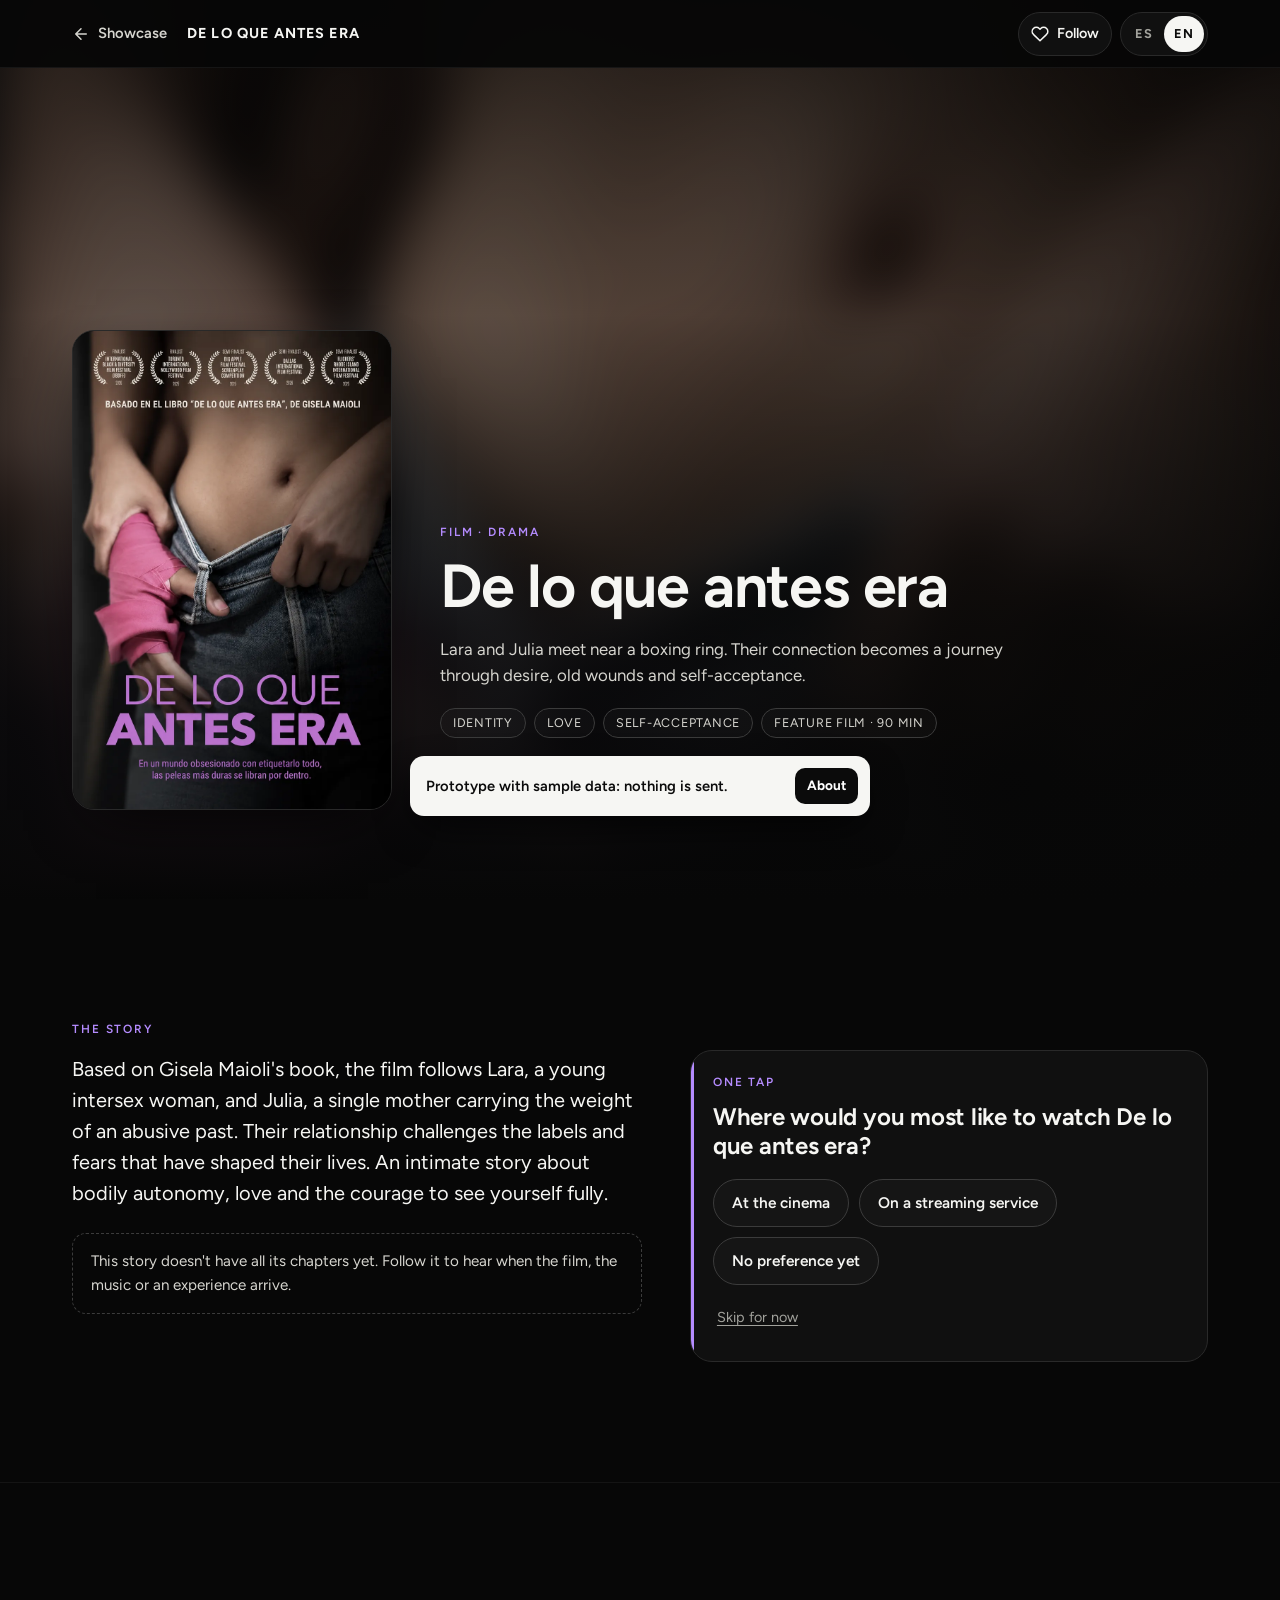
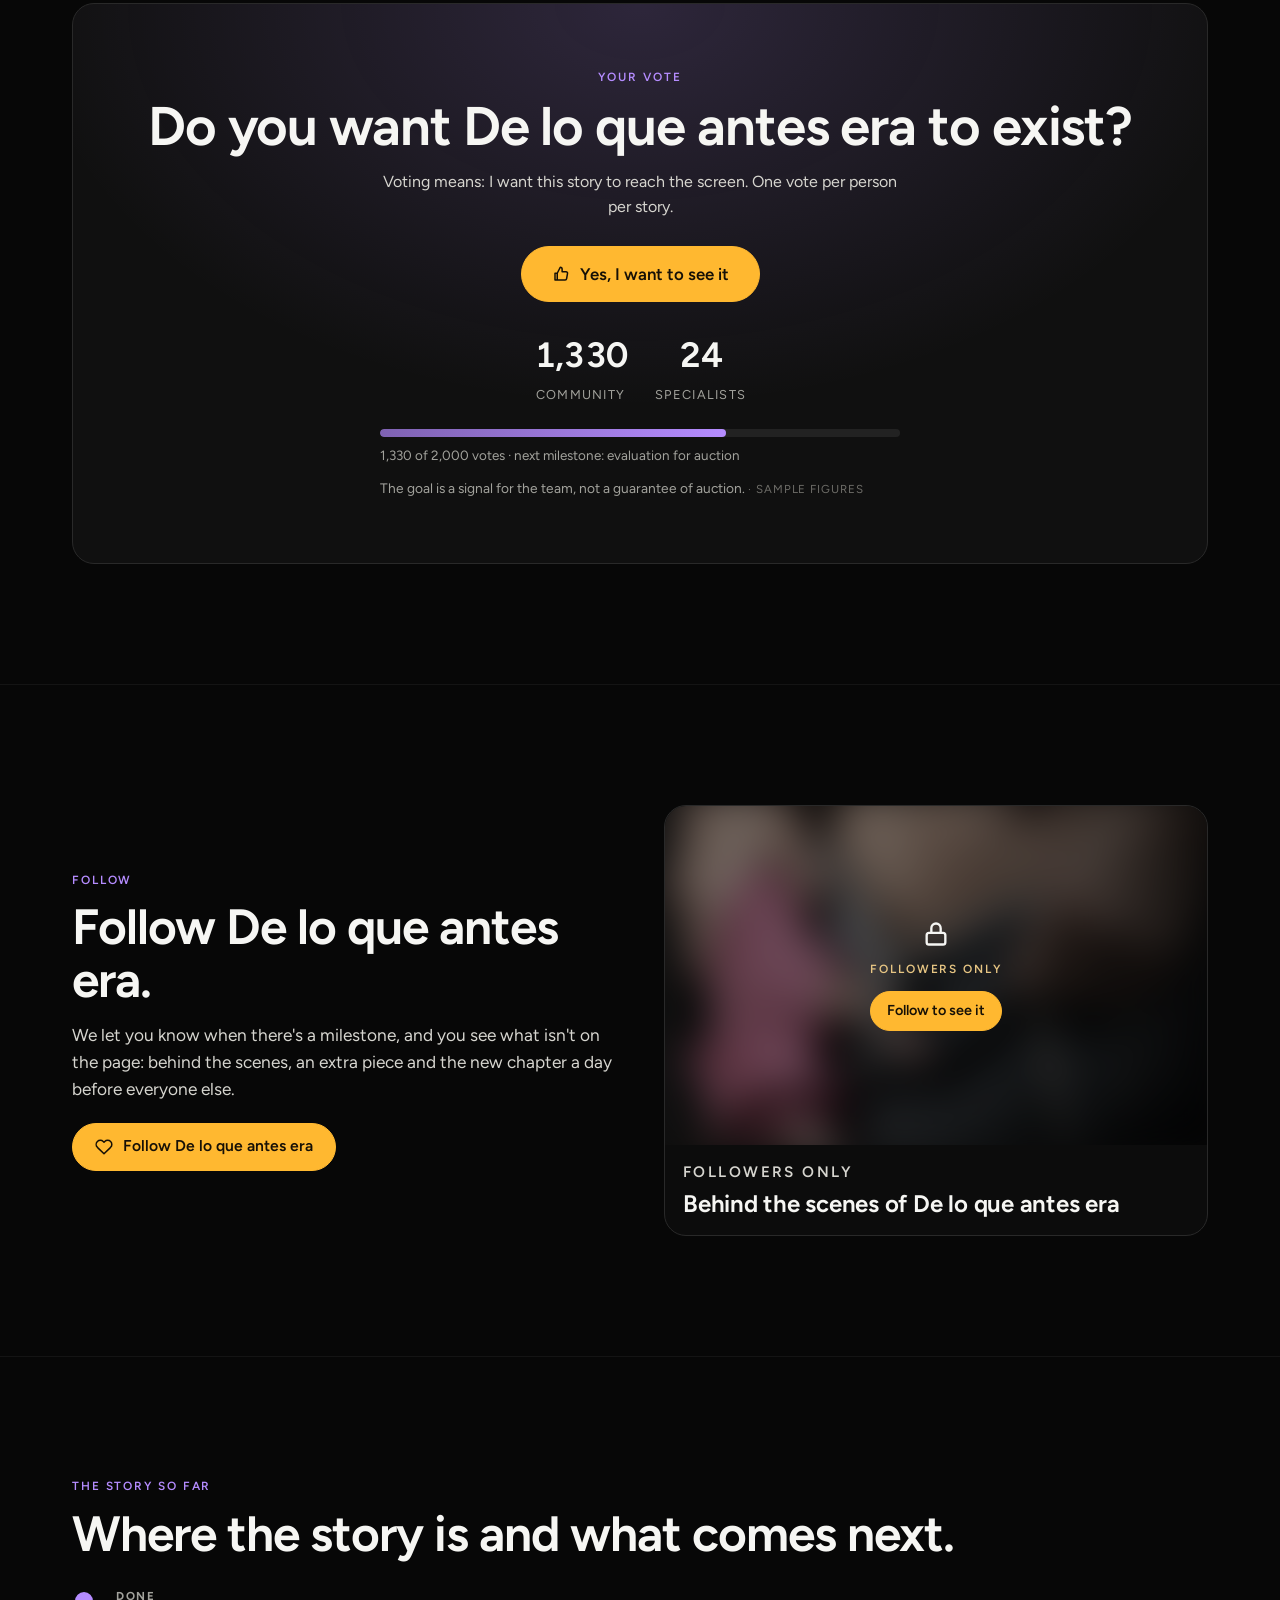
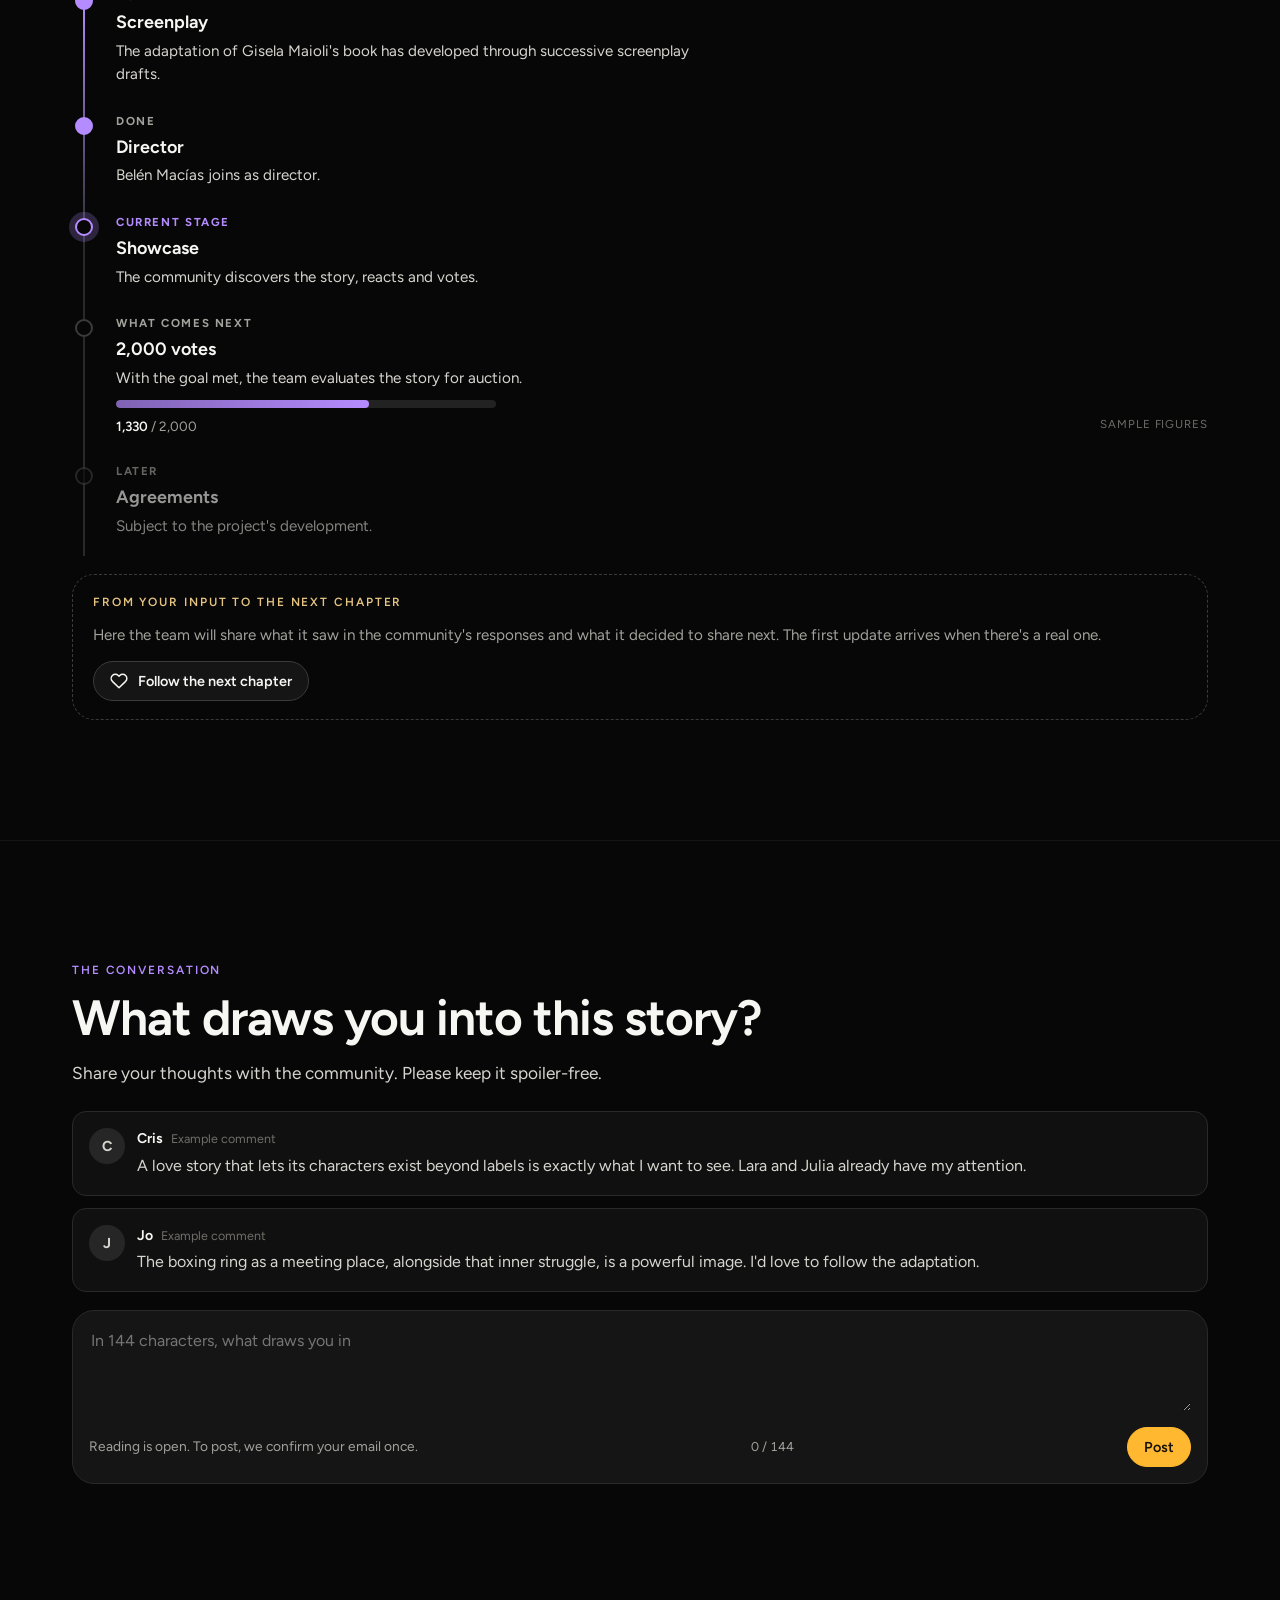
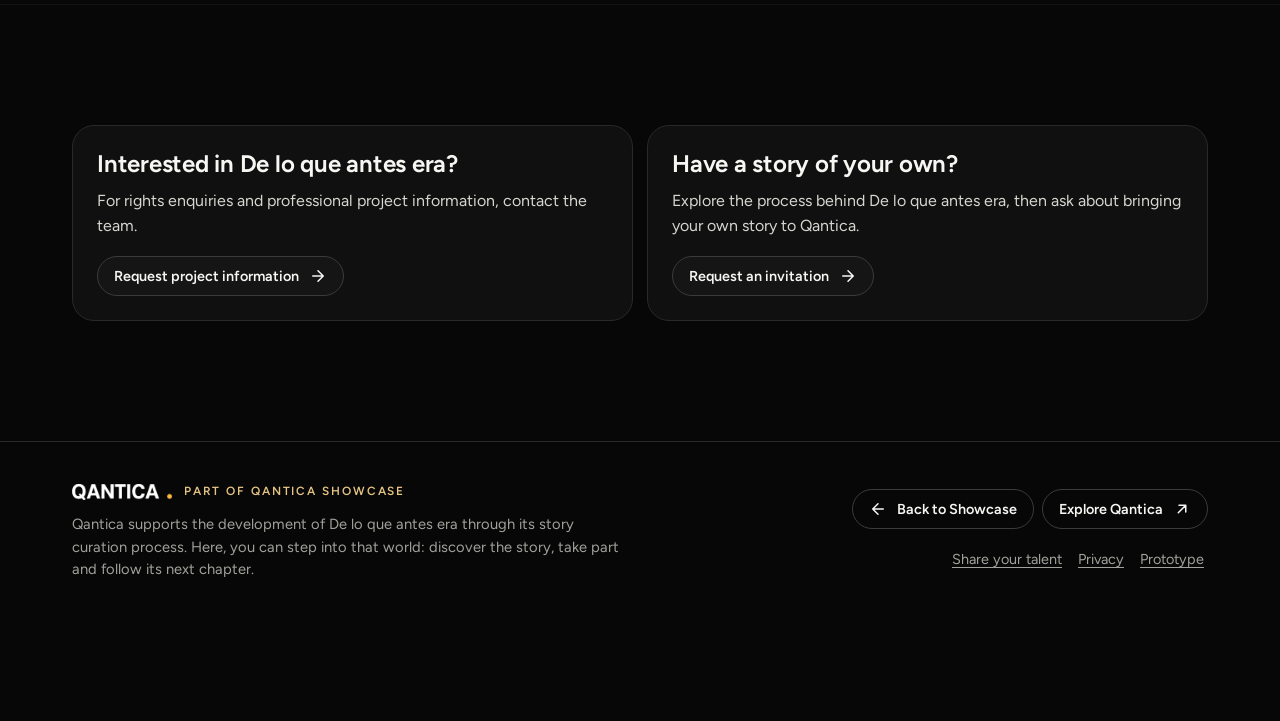
==== obra/antes/index.html @ 613dcdb9 "build 20260924-96f38d11 Co-Authored-By: Claude Opus 5.5 <noreply@anthropic.com>" ====
<!doctype html>
<html lang="es">
<head>
<meta charset="utf-8">
<meta name="viewport" content="width=device-width, initial-scale=1, viewport-fit=cover">
<meta name="robots" content="noindex, nofollow">
<meta name="theme-color" content="#070707">
<meta name="qsc-build" content="20260924-96f38d11">
<title>De lo que antes era · Qantica Showcase</title>
<meta name="description" content="Lara y Julia se conocen cerca de un ring de boxeo. Su vínculo abre un camino entre el deseo, las heridas y la aceptación propia.">
<link rel="icon" href="../../assets/favicon.svg" type="image/svg+xml">
<link rel="preconnect" href="https://fonts.googleapis.com">
<link rel="preconnect" href="https://fonts.gstatic.com" crossorigin>
<link rel="stylesheet" href="https://fonts.googleapis.com/css2?family=Figtree:wght@400..800&display=swap">
<link rel="stylesheet" href="../../styles.css?v=20260924-96f38d11">
<link rel="preload" as="image" href="../../assets/poster-antes.webp">
</head>
<body class="obra" style="--work:#b58cff">
<a class="skip" id="skip" href="#main">Ir al contenido</a>
<div id="app"><noscript><p style="padding:24px">Este prototipo necesita JavaScript.</p></noscript></div>
<div class="toasts" id="toasts" aria-live="polite"></div>
<dialog id="sheet" class="sheet" aria-labelledby="sheet-title"></dialog>
<dialog id="pulse" class="pulse-dlg" aria-label="Experiencia"></dialog>
<dialog id="panel" class="panel-dlg" aria-labelledby="panel-title"></dialog>
<script>window.QSC={"page":"obra","root":"../../","endpoint":"","build":"20260924-96f38d11","build_ts":1790251509219,"site":{"meta":{"title":{"es":"Qantica Showcase","en":"Qantica Showcase"},"description":{"es":"Historias originales en desarrollo. Descubre, participa y decide cuáles tienen que existir.","en":"Original stories in development. Discover, take part and help decide which ones should exist."}},"proto":{"chip":{"es":"Prototipo","en":"Prototype"},"title":{"es":"Esto es un prototipo navegable","en":"This is a clickable prototype"},"items":[{"es":"Las cifras de votos, respuestas y comentarios de base son de ejemplo. Lo que tú haces se suma encima.","en":"Baseline votes, answers and comments are sample figures. What you do is added on top."},{"es":"No se envía nada: no hay mails ni servidor. El código de verificación aparece en pantalla.","en":"Nothing is sent: there are no emails and no server. The verification code is shown on screen."},{"es":"Todo lo que haces queda registrado en este navegador, con el mismo formato que usaría el producto.","en":"Everything you do is logged in this browser, in the same format the product would use."}],"panel":{"es":"Ver los datos de esta sesión","en":"See this session's data"},"reset":{"es":"Borrar mis datos de prueba","en":"Clear my test data"},"reset_ok":{"es":"Datos de prueba borrados.","en":"Test data cleared."}},"nav":{"historias":{"es":"Historias","en":"Stories"},"como":{"es":"Cómo funciona","en":"How it works"},"industria":{"es":"Industria","en":"Industry"},"lista":{"es":"Tu lista","en":"Your list"},"volver":{"es":"Showcase","en":"Showcase"},"skip":{"es":"Ir al contenido","en":"Skip to content"}},"hero":{"eyebrow":{"es":"QANTICA SHOWCASE","en":"QANTICA SHOWCASE"},"title":{"es":"Cada historia abre un mundo","en":"Every story opens a world"},"sub":{"es":"Obras originales en desarrollo. Descubre cada una, participa y ayuda a decidir cuáles tienen que existir.","en":"Original stories in development. Discover each one, take part and help decide which ones should exist."},"label":{"es":"LA COLECCIÓN ORIGINAL / 01","en":"THE ORIGINAL COLLECTION / 01"},"prev":{"es":"Obra anterior","en":"Previous story"},"next":{"es":"Obra siguiente","en":"Next story"}},"ficha":{"etapa":{"es":"Etapa actual","en":"Current stage"},"proximo":{"es":"Próximo hito","en":"What comes next"},"meta":{"es":"{n} de {meta} votos hacia el próximo hito","en":"{n} of {meta} votes toward the next milestone"},"ejemplo":{"es":"cifras de ejemplo","en":"sample figures"},"explorar":{"es":"Explorar la obra","en":"Explore the story"},"sigues":{"es":"La sigues","en":"Following"},"votaste":{"es":"Votaste","en":"You voted"}},"tulista":{"title":{"es":"Tu lista","en":"Your list"},"fila":{"es":"Sigues {n}","en":"Following {n}"},"anon":{"es":"Estás mirando sin cuenta. Tus reacciones cuentan como contexto; para votar o seguir una obra basta con tu email.","en":"You're browsing without an account. Your reactions count as context; to vote or follow a story, your email is enough."},"cuenta":{"es":"Una cuenta para todo el catálogo","en":"One account for the whole catalogue"},"niveles":{"anonimo":{"es":"Sin cuenta","en":"No account"},"verificado":{"es":"Email verificado","en":"Verified email"},"profesional":{"es":"Profesional validado","en":"Validated professional"},"escritor":{"es":"Escritor validado","en":"Validated writer"}},"siguiendo":{"es":"Obras que sigues","en":"Stories you follow"},"votos":{"es":"Obras que votaste","en":"Stories you voted for"},"vacio":{"es":"Todavía no sigues ninguna obra. Sigue una para enterarte cuando avance.","en":"You're not following any story yet. Follow one to hear when it moves forward."},"mails_si":{"es":"novedades por email","en":"email updates"},"mails_no":{"es":"sin emails","en":"no emails"}},"qantica":{"eyebrow":{"es":"QANTICA / QIP","en":"QANTICA / QIP"},"title":{"es":"Historias desarrolladas con cuidado. Mundos por descubrir.","en":"Stories developed with care. Worlds to discover."},"text":{"es":"Qantica trabaja con creadores para analizar, desarrollar y curar historias originales a través de QIP, su proceso de desarrollo narrativo. Qantica Showcase da vida a ese trabajo: descubre cada mundo, conoce a quien lo creó y participa en su próximo capítulo.","en":"Qantica works with creators to analyse, develop and curate original stories through QIP, its story development process. Qantica Showcase brings that work to life: discover each world, meet its creator and take part in its next chapter."},"cta":{"es":"Conocer Qantica","en":"Explore Qantica"},"cta2":{"es":"Ver todas las obras","en":"View all projects"}},"grilla":{"eyebrow":{"es":"EL CATÁLOGO","en":"THE CATALOGUE"},"title":{"es":"Todas las obras","en":"All stories"},"count":{"es":"{n} obras","en":"{n} stories"},"filtros":{"todas":{"es":"Todas","en":"All"},"cine":{"es":"Cine","en":"Film"},"serie":{"es":"Serie","en":"Series"}},"vacio":{"es":"No hay obras con este filtro.","en":"No stories match this filter."}},"como":{"eyebrow":{"es":"CÓMO FUNCIONA","en":"HOW IT WORKS"},"title":{"es":"Tú ayudas a decidir qué historias avanzan.","en":"You help decide which stories move forward."},"pasos":[{"t":{"es":"Descubre","en":"Discover"},"d":{"es":"Recorre cada obra por capítulos: la película, la música, el juego.","en":"Explore each story chapter by chapter: the film, the music, the game."}},{"t":{"es":"Reacciona","en":"React"},"d":{"es":"Un toque al final de cada capítulo. Sin registrarte.","en":"One tap at the end of each chapter. No sign-up."}},{"t":{"es":"Vota","en":"Vote"},"d":{"es":"¿Quieres que exista? Un voto por persona y por obra, confirmado con tu email.","en":"Do you want it to exist? One vote per person per story, confirmed with your email."}},{"t":{"es":"Sigue","en":"Follow"},"d":{"es":"Te avisamos cuando la obra alcance un hito, y ves lo que no está en la página.","en":"We let you know when the story reaches a milestone, and you see what isn't on the page."}}],"nota":{"es":"Cuando una obra alcanza su meta de votos, el equipo de Qantica la evalúa para llevarla a subasta. La meta es una señal para el equipo, no una garantía. Los votos de profesionales acreditados se cuentan aparte.","en":"When a story reaches its vote goal, the Qantica team evaluates it for auction. The goal is a signal for the team, not a guarantee. Votes from accredited professionals are counted separately."}},"invitacion":{"eyebrow":{"es":"CADA HISTORIA NECESITA SU GENTE","en":"EVERY STORY NEEDS ITS PEOPLE"},"title":{"es":"Descubre. Participa. Sigue lo que viene.","en":"Discover. Take part. Follow what happens next."},"text":{"es":"Explora una historia, cuéntale a su creador qué te atrapó, vota las que tienen que existir y sigue su próximo capítulo. Tu participación ayuda al equipo a entender qué conecta con el público.","en":"Explore a story, tell its creator what caught your attention, vote for the ones that should exist and follow their next chapter. Your participation helps the team understand what connects with its audience."},"cta":{"es":"Encuentra una historia","en":"Find a story to explore"}},"rutas":{"eyebrow":{"es":"OTRAS FORMAS DE PARTICIPAR","en":"OTHER WAYS TO TAKE PART"},"creadores":{"t":{"es":"¿Tienes una historia?","en":"Have a story of your own?"},"d":{"es":"Conoce el proceso detrás de MANTIS y pide una invitación para tu obra.","en":"Explore the process behind MANTIS, then ask about bringing your own story to Qantica."},"cta":{"es":"Pedir invitación","en":"Request an invitation"}},"talento":{"t":{"es":"Comparte tu talento","en":"Share your talent"},"d":{"es":"Suma tu oficio a las historias que se están formando aquí.","en":"Bring your skills to the stories taking shape here."},"cta":{"es":"Presentarme","en":"Introduce myself"}},"industria":{"t":{"es":"Para la industria","en":"For the industry"},"d":{"es":"Productoras, compradores y plataformas: información profesional sobre cada obra.","en":"Producers, buyers and platforms: professional information about each story."},"cta":{"es":"Contactar al equipo","en":"Contact the team"}}},"pie":{"linea":{"es":"Historias originales. Personas detrás. Capítulos por venir.","en":"Original stories. People behind them. Chapters ahead."},"qantica":{"es":"qantica.com","en":"qantica.com"},"privacidad":{"es":"Privacidad","en":"Privacy"},"privacidad_txt":{"es":"En este prototipo nada sale de tu navegador. En el producto, tu email se usa solo para confirmar tu voto o tu seguimiento y, si lo eliges, para enviarte novedades. Las reacciones anónimas se guardan con un identificador aleatorio, sin datos personales.","en":"In this prototype nothing leaves your browser. In the product, your email is used only to confirm your vote or follow and, if you choose, to send you updates. Anonymous reactions are stored with a random identifier, without personal data."}},"obra":{"parte":{"es":"Parte de Qantica Showcase","en":"Part of Qantica Showcase"},"volver":{"es":"Volver a Showcase","en":"Back to Showcase"},"capitulo":{"es":"Capítulo","en":"Chapter"},"capitulos":{"es":"Capítulos","en":"Chapters"},"seguir":{"es":"Seguir","en":"Follow"},"siguiendo":{"es":"Siguiendo","en":"Following"},"pendiente":{"es":"Confirma tu email","en":"Confirm your email"},"votar":{"es":"Votar","en":"Vote"},"votaste":{"es":"Votaste","en":"Voted"},"saltar":{"es":"Saltar por ahora","en":"Skip for now"},"guardado":{"es":"Gracias. Tu respuesta quedó guardada.","en":"Thanks. Your response has been saved."},"resultados":{"es":"Lo que respondió la comunidad","en":"What the community answered"},"tu_respuesta":{"es":"tu respuesta","en":"your answer"},"respuestas":{"es":"{n} respuestas","en":"{n} responses"},"incompleta":{"es":"Esta obra todavía no tiene todos sus capítulos. Síguela para enterarte cuando lleguen la película, la música o una experiencia.","en":"This story doesn't have all its chapters yet. Follow it to hear when the film, the music or an experience arrive."},"historia":{"es":"LA HISTORIA","en":"THE STORY"}},"voto":{"eyebrow":{"es":"TU VOTO","en":"YOUR VOTE"},"title":{"es":"¿Quieres que {obra} exista?","en":"Do you want {obra} to exist?"},"sub":{"es":"Votar es decir: quiero que esta historia llegue a la pantalla. Un voto por persona y por obra.","en":"Voting means: I want this story to reach the screen. One vote per person per story."},"cta":{"es":"Sí, quiero verla","en":"Yes, I want to see it"},"comunidad":{"es":"Comunidad","en":"Community"},"especialistas":{"es":"Especialistas","en":"Specialists"},"meta":{"es":"{n} de {meta} votos · próximo hito: {hito}","en":"{n} of {meta} votes · next milestone: {hito}"},"nota":{"es":"La meta es una señal para el equipo, no una garantía de subasta.","en":"The goal is a signal for the team, not a guarantee of auction."},"hecho":{"es":"Tu voto cuenta. Gracias.","en":"Your vote counts. Thank you."},"hecho_esp":{"es":"Tu voto cuenta como especialista.","en":"Your vote counts as a specialist vote."},"retirar":{"es":"Retirar mi voto","en":"Withdraw my vote"},"retirado":{"es":"Retiraste tu voto.","en":"You withdrew your vote."},"compartir":{"es":"Compartir {obra}","en":"Share {obra}"},"compartir_txt":{"es":"Cuéntale a alguien que tendría que verla.","en":"Tell someone who should see it."},"sheet_title":{"es":"Tu voto por {obra}","en":"Your vote for {obra}"},"comentario":{"es":"¿Por qué? (opcional)","en":"Why? (optional)"},"comentario_ph":{"es":"En pocas palabras, sin spoilers","en":"In a few words, spoiler-free"},"confirmar":{"es":"Confirmar mi voto","en":"Confirm my vote"},"seguir_tambien":{"es":"¿Te avisamos cuando {obra} llegue al hito?","en":"Shall we let you know when {obra} reaches the milestone?"}},"seguir":{"eyebrow":{"es":"SEGUIR","en":"FOLLOW"},"title":{"es":"Sigue {obra}.","en":"Follow {obra}."},"text":{"es":"Te avisamos cuando haya un hito y ves lo que no está en la página: detrás de escena, una pieza extra y el capítulo nuevo un día antes que el resto.","en":"We let you know when there's a milestone, and you see what isn't on the page: behind the scenes, an extra piece and the new chapter a day before everyone else."},"cta":{"es":"Seguir {obra}","en":"Follow {obra}"},"hecho":{"es":"{obra} está en tu lista.","en":"{obra} is on your list."},"dejar":{"es":"Dejar de seguir","en":"Unfollow"},"dejaste":{"es":"Dejaste de seguir {obra}.","en":"You unfollowed {obra}."},"mails":{"es":"Quiero recibir novedades de {obra} por email","en":"Email me {obra} updates"},"mails_on":{"es":"Te escribiremos cuando haya novedades.","en":"We'll write when there's news."},"mails_off":{"es":"Sin emails. Verás las novedades aquí.","en":"No emails. You'll see updates here."},"sheet_title":{"es":"Seguir {obra}","en":"Follow {obra}"},"bloqueado":{"es":"SOLO PARA SEGUIDORES","en":"FOLLOWERS ONLY"},"bloqueado_cta":{"es":"Seguir para verlo","en":"Follow to see it"},"desbloqueado":{"es":"PARA SEGUIDORES","en":"FOR FOLLOWERS"}},"hasta":{"eyebrow":{"es":"HASTA AHORA","en":"THE STORY SO FAR"},"title":{"es":"Dónde está la obra y qué viene.","en":"Where the story is and what comes next."},"hecho":{"es":"Completado","en":"Done"},"ahora":{"es":"Etapa actual","en":"Current stage"},"proximo":{"es":"Próximo hito","en":"What comes next"},"despues":{"es":"Después","en":"Later"},"devolucion":{"es":"DE TU PARTICIPACIÓN AL PRÓXIMO CAPÍTULO","en":"FROM YOUR INPUT TO THE NEXT CHAPTER"},"devolucion_txt":{"es":"Aquí el equipo publicará qué observó en las respuestas de la comunidad y qué decidió compartir después. La primera devolución llega cuando haya una real.","en":"Here the team will share what it saw in the community's responses and what it decided to share next. The first update arrives when there's a real one."},"seguir_cta":{"es":"Sigue el próximo capítulo","en":"Follow the next chapter"}},"conversacion":{"eyebrow":{"es":"LA CONVERSACIÓN","en":"THE CONVERSATION"},"title":{"es":"¿Qué te atrae de esta historia?","en":"What draws you into this story?"},"text":{"es":"Comparte lo que piensas con la comunidad. Sin spoilers, por favor.","en":"Share your thoughts with the community. Please keep it spoiler-free."},"ejemplo":{"es":"Comentario de ejemplo","en":"Example comment"},"tu":{"es":"Tú","en":"You"},"revision":{"es":"en revisión","en":"in review"},"voto":{"es":"votó","en":"voted"},"ph":{"es":"Escribe en 144 caracteres qué te atrae","en":"In 144 characters, what draws you in"},"publicar":{"es":"Publicar","en":"Post"},"nota":{"es":"Leer es libre. Para publicar confirmamos tu email una vez.","en":"Reading is open. To post, we confirm your email once."},"hecho":{"es":"Publicado. Lo verán todos cuando pase la moderación.","en":"Posted. Everyone will see it once it's moderated."}},"creditos":{"eyebrow":{"es":"EQUIPO Y CRÉDITOS","en":"TEAM AND CREDITS"}},"industria_card":{"title":{"es":"¿Te interesa {obra}?","en":"Interested in {obra}?"},"text":{"es":"Para consultas de derechos e información profesional del proyecto, contacta al equipo.","en":"For rights enquiries and professional project information, contact the team."},"cta":{"es":"Pedir información del proyecto","en":"Request project information"}},"creadores_card":{"title":{"es":"¿Tienes una historia propia?","en":"Have a story of your own?"},"text":{"es":"Conoce el proceso detrás de {obra} y pregunta cómo llevar tu obra a Qantica.","en":"Explore the process behind {obra}, then ask about bringing your own story to Qantica."},"cta":{"es":"Pedir invitación","en":"Request an invitation"},"cta2":{"es":"Conocer el proceso","en":"Ask about the process"}},"verif":{"email":{"es":"Tu email","en":"Your email"},"email_ph":{"es":"nombre@ejemplo.com","en":"name@example.com"},"email_ayuda":{"es":"Lo usamos solo para confirmar que eres una persona. Una cuenta sirve para todo el catálogo.","en":"We only use it to confirm you're a person. One account works across the whole catalogue."},"consent":{"es":"Acepto el aviso de privacidad.","en":"I accept the privacy notice."},"enviar":{"es":"Enviarme el código","en":"Send me the code"},"code_title":{"es":"Revisa tu email","en":"Check your email"},"code_txt":{"es":"Te mandamos un código de 6 dígitos a {email}.","en":"We sent a 6-digit code to {email}."},"code_label":{"es":"Código","en":"Code"},"code_proto":{"es":"Prototipo: no hay envío de mails. Tu código es","en":"Prototype: no emails are sent. Your code is"},"code_ok":{"es":"Confirmar","en":"Confirm"},"code_otro":{"es":"Usar otro email","en":"Use another email"},"code_reenviar":{"es":"Mandar otro código","en":"Send another code"},"err_email":{"es":"Revisa el email: parece incompleto.","en":"Check the email: it looks incomplete."},"err_desechable":{"es":"Usa un email propio: los temporales no pueden votar.","en":"Use your own email: temporary addresses can't vote."},"err_consent":{"es":"Necesitamos que aceptes el aviso de privacidad.","en":"Please accept the privacy notice."},"err_code":{"es":"El código no coincide. Prueba de nuevo.","en":"That code doesn't match. Try again."},"ligadas":{"es":"Tus {n} reacciones anteriores quedaron asociadas a tu cuenta.","en":"Your {n} earlier reactions are now linked to your account."}},"forms":{"nombre":{"es":"Nombre","en":"Name"},"email":{"es":"Email","en":"Email"},"opcional":{"es":"opcional","en":"optional"},"enviar":{"es":"Enviar solicitud","en":"Send request"},"requerido":{"es":"Completa este campo.","en":"Please fill in this field."},"recibido_title":{"es":"Recibimos tu solicitud","en":"We received your request"},"recibido_txt":{"es":"Esto confirma la recepción: no implica admisión, acceso a materiales ni un acuerdo. Te escribirá una persona del equipo.","en":"This confirms receipt only: it doesn't imply admission, access to materials or an agreement. Someone from the team will write to you."},"cerrar":{"es":"Cerrar","en":"Close"},"industria":{"title":{"es":"Información profesional","en":"Professional information"},"intro":{"es":"Cuéntanos quién eres y qué buscas. Cada campo nos ayuda a derivar tu consulta a la persona correcta.","en":"Tell us who you are and what you're looking for. Each field helps us route your enquiry to the right person."},"rol":{"es":"Rol","en":"Role"},"roles":[{"v":"productor","es":"Productor o productora","en":"Producer"},{"v":"comprador","es":"Comprador o compradora de derechos","en":"Rights buyer"},{"v":"plataforma","es":"Plataforma o canal","en":"Platform or channel"},{"v":"agente","es":"Agente o representante","en":"Agent or representative"},{"v":"inversor","es":"Inversor o inversora","en":"Investor"},{"v":"otro","es":"Otro","en":"Other"}],"empresa":{"es":"Empresa","en":"Company"},"territorio":{"es":"Territorio","en":"Territory"},"territorios":[{"v":"es","es":"España","en":"Spain"},{"v":"eu","es":"Resto de Europa","en":"Rest of Europe"},{"v":"us","es":"Estados Unidos y Canadá","en":"United States and Canada"},{"v":"latam","es":"Latinoamérica","en":"Latin America"},{"v":"asia","es":"Asia y Pacífico","en":"Asia Pacific"},{"v":"global","es":"Global","en":"Global"}],"interes":{"es":"Qué te interesa","en":"What you're interested in"},"intereses":[{"v":"derechos","es":"Derechos","en":"Rights"},{"v":"coproduccion","es":"Coproducción","en":"Co-production"},{"v":"distribucion","es":"Distribución","en":"Distribution"},{"v":"talento","es":"Talento","en":"Talent"},{"v":"general","es":"Información general","en":"General information"}],"obras":{"es":"Obras","en":"Stories"},"perfil":{"es":"Perfil profesional","en":"Professional profile"},"perfil_ph":{"es":"Enlace a IMDb, LinkedIn o web","en":"IMDb, LinkedIn or website link"},"mensaje":{"es":"Mensaje","en":"Message"},"nota_esp":{"es":"Si validamos tu perfil profesional, tus votos cuentan como especialista y puedes pedir la ficha de audiencia de cada obra.","en":"If we validate your professional profile, your votes count as a specialist's and you can request each story's audience report."}},"creadores":{"title":{"es":"Lleva tu historia a Qantica","en":"Bring your story to Qantica"},"proposito":{"es":"Qué quieres","en":"What you'd like"},"propositos":[{"v":"invitacion","es":"Pedir una invitación para mi obra","en":"Request an invitation for my story"},{"v":"proceso","es":"Conocer el proceso detrás de MANTIS","en":"Learn about the process behind MANTIS"}],"proyecto":{"es":"Título del proyecto","en":"Project title"},"proyecto_ph":{"es":"Se aceptan títulos provisorios","en":"Working titles welcome"},"logline":{"es":"De qué trata","en":"What it's about"},"perfil":{"es":"IMDb o portfolio","en":"IMDb or portfolio"},"disclaimer":{"es":"Solicitas entrar al proceso de desarrollo de Qantica. Las obras elegibles pueden considerarse más adelante para oportunidades de mercado, incluida una subasta de la IP. La admisión, la financiación y la venta no están garantizadas. El acceso a materiales del proceso requiere validación del equipo y, si corresponde, un acuerdo de confidencialidad.","en":"You're applying to bring your story into Qantica's development process. Eligible projects may later be considered for market opportunities, including an IP auction. Admission, funding and a sale are not guaranteed. Access to process materials requires team validation and, where applicable, a confidentiality agreement."}},"talento":{"title":{"es":"Suma tu talento","en":"Bring your talent to a project"},"especialidad":{"es":"Especialidad","en":"Specialty"},"especialidades":[{"v":"actuacion","es":"Actuación","en":"Acting"},{"v":"direccion","es":"Dirección","en":"Directing"},{"v":"guion","es":"Guion","en":"Screenwriting"},{"v":"fotografia","es":"Fotografía","en":"Cinematography"},{"v":"sonido","es":"Sonido y música","en":"Sound and music"},{"v":"arte","es":"Arte y VFX","en":"Art and VFX"},{"v":"produccion","es":"Producción","en":"Production"},{"v":"otro","es":"Otra","en":"Other"}],"portfolio":{"es":"Portfolio o reel","en":"Portfolio or reel"},"proyecto":{"es":"Proyecto","en":"Project"},"general":{"es":"Cualquier proyecto","en":"Any project"}}},"pulse":{"cerrar":{"es":"Cerrar","en":"Close"},"cargando":{"es":"Cargando la experiencia","en":"Loading the experience"},"idioma":{"es":"","en":"Experience in Spanish"}},"toast":{"deshacer":{"es":"Deshacer","en":"Undo"},"copiado":{"es":"Enlace copiado.","en":"Link copied."}},"panel":{"title":{"es":"Datos de esta sesión","en":"This session's data"},"sub":{"es":"Lo que el prototipo registró en este navegador. Con un servidor configurado, los mismos eventos viajan a Qantica.","en":"What the prototype logged in this browser. With a server configured, the same events travel to Qantica."},"tabs":{"audiencia":{"es":"Audiencia","en":"Audience"},"contenido":{"es":"Contenido","en":"Content"},"comunidad":{"es":"Comunidad","en":"Community"},"solicitudes":{"es":"Solicitudes","en":"Requests"},"funcionamiento":{"es":"Funcionamiento","en":"Health"}},"exportar":{"es":"Exportar JSON","en":"Export JSON"},"borrar":{"es":"Borrar datos de prueba","en":"Clear test data"},"nivel":{"es":"Simular validación del equipo","en":"Simulate team validation"},"endpoint":{"es":"Servidor","en":"Server"},"sin_endpoint":{"es":"no configurado: solo local","en":"not configured: local only"}}},"obras":[{"id":"antes","orden":5,"tipo":"cine","title":"De lo que antes era","accent":"#b58cff","poster":"poster-antes.webp","poster_pos":"50% 30%","modo":"plantilla","etapa":{"es":"En showcase","en":"In showcase"},"hito":{"es":"evaluación para subasta","en":"evaluation for auction"},"nav":[{"id":"obra","label":{"es":"La obra","en":"The story"}},{"id":"votar","label":{"es":"Votar","en":"Vote"}},{"id":"comunidad","label":{"es":"Comunidad","en":"Community"}}],"format":{"es":"Película · Drama","en":"Film · Drama"},"summary":{"es":"Lara y Julia se conocen cerca de un ring de boxeo. Su vínculo abre un camino entre el deseo, las heridas y la aceptación propia.","en":"Lara and Julia meet near a boxing ring. Their connection becomes a journey through desire, old wounds and self-acceptance."},"story":{"es":"Basada en el libro de Gisela Maioli, la película sigue a Lara, una joven intersexual, y a Julia, una madre soltera marcada por un pasado de abuso. Su relación desafía las etiquetas y los miedos que han condicionado sus vidas. Una historia íntima sobre la autonomía del cuerpo, el amor y el coraje de mirarse por completo.","en":"Based on Gisela Maioli's book, the film follows Lara, a young intersex woman, and Julia, a single mother carrying the weight of an abusive past. Their relationship challenges the labels and fears that have shaped their lives. An intimate story about bodily autonomy, love and the courage to see yourself fully."},"tags":[{"es":"Identidad","en":"Identity"},{"es":"Amor","en":"Love"},{"es":"Autoaceptación","en":"Self-acceptance"},{"es":"Largometraje · 90 min","en":"Feature film · 90 min"}],"votos":{"comunidad":930,"especialistas":24,"meta":2000},"pregunta":{"id":"donde_verias","version":1,"tipo":"pelicula","eyebrow":{"es":"UN TOQUE","en":"ONE TAP"},"title":{"es":"¿Dónde verías De lo que antes era?","en":"Where would you most like to watch De lo que antes era?"},"opciones":[{"v":"cine","es":"En el cine","en":"At the cinema"},{"v":"plataforma","es":"En una plataforma","en":"On a streaming service"},{"v":"sin_pref","es":"Sin preferencia todavía","en":"No preference yet"}],"base":{"cine":243,"plataforma":187,"sin_pref":58}},"hasta":[{"estado":"hecho","t":{"es":"Guion","en":"Screenplay"},"d":{"es":"La adaptación del libro de Gisela Maioli avanzó en sucesivas versiones de guion.","en":"The adaptation of Gisela Maioli's book has developed through successive screenplay drafts."}},{"estado":"hecho","t":{"es":"Dirección","en":"Director"},"d":{"es":"Belén Macías se incorpora como directora.","en":"Belén Macías joins as director."}},{"estado":"ahora","t":{"es":"Showcase","en":"Showcase"},"d":{"es":"La comunidad descubre la obra, reacciona y vota.","en":"The community discovers the story, reacts and votes."}},{"estado":"proximo","t":{"es":"2.000 votos","en":"2,000 votes"},"d":{"es":"Con la meta, el equipo evalúa la obra para subasta.","en":"With the goal met, the team evaluates the story for auction."}},{"estado":"despues","t":{"es":"Acuerdos","en":"Agreements"},"d":{"es":"Sujetos al desarrollo del proyecto.","en":"Subject to the project's development."}}],"comentarios":[{"nombre":"Cris","texto":{"es":"Una historia de amor que deje existir a sus personajes más allá de las etiquetas es justo lo que quiero ver. Lara y Julia ya me interesan.","en":"A love story that lets its characters exist beyond labels is exactly what I want to see. Lara and Julia already have my attention."}},{"nombre":"Jo","texto":{"es":"El ring como lugar de encuentro, junto a esa lucha interior, es una imagen muy potente. Me gustaría seguir la adaptación.","en":"The boxing ring as a meeting place, alongside that inner struggle, is a powerful image. I'd love to follow the adaptation."}}],"backstage":{"img":"poster-antes.webp","t":{"es":"Detrás de escena de De lo que antes era","en":"Behind the scenes of De lo que antes era"},"d":{"es":"Pieza de ejemplo. Aquí va el material que el equipo creativo apruebe para sus seguidores.","en":"Sample piece. This is where material approved by the creative team for its followers goes."}}},{"id":"badnight","orden":3,"tipo":"cine","title":"BadNight","accent":"#8fb2d6","poster":"poster-badnight.webp","poster_pos":"50% 30%","modo":"plantilla","etapa":{"es":"En showcase","en":"In showcase"},"hito":{"es":"evaluación para subasta","en":"evaluation for auction"},"nav":[{"id":"obra","label":{"es":"La obra","en":"The story"}},{"id":"votar","label":{"es":"Votar","en":"Vote"}},{"id":"comunidad","label":{"es":"Comunidad","en":"Community"}}],"format":{"es":"Película · Thriller psicológico","en":"Film · Psychological thriller"},"summary":{"es":"Una actriz muere en una fiesta de estreno. Sus amigos confían en una IA para salvar sus carreras. Cada instrucción los lleva más lejos.","en":"An actress dies at a premiere party. Her friends trust an AI to save their careers. Every instruction takes them further."},"story":{"es":"Una noche de celebración se convierte en una espiral de secretos, manipulación y dependencia tecnológica. Para proteger su imagen pública, un grupo de jóvenes estrellas deja que un algoritmo tome decisiones cada vez más extremas. El suspense psicológico se cruza con la sátira oscura en una historia sobre fama, salud mental y miedo a perder seguidores.","en":"A night of celebration becomes a spiral of secrets, manipulation and technological dependence. Desperate to protect their public image, a group of young stars lets an algorithm make increasingly extreme decisions. Psychological suspense meets dark satire in a story about fame, mental health and the fear of losing followers."},"tags":[{"es":"IA","en":"AI"},{"es":"Fama","en":"Fame"},{"es":"Sátira oscura","en":"Dark satire"},{"es":"Largometraje · 90 min","en":"Feature film · 90 min"}],"votos":{"comunidad":1105,"especialistas":29,"meta":2000},"pregunta":{"id":"donde_verias","version":1,"tipo":"pelicula","eyebrow":{"es":"UN TOQUE","en":"ONE TAP"},"title":{"es":"¿Dónde verías BadNight?","en":"Where would you most like to watch BadNight?"},"opciones":[{"v":"cine","es":"En el cine","en":"At the cinema"},{"v":"plataforma","es":"En una plataforma","en":"On a streaming service"},{"v":"sin_pref","es":"Sin preferencia todavía","en":"No preference yet"}],"base":{"cine":174,"plataforma":296,"sin_pref":71}},"hasta":[{"estado":"hecho","t":{"es":"Dossier","en":"Dossier"},"d":{"es":"Desarrolla la historia y su propuesta visual de plano secuencia.","en":"It establishes the story and its continuous-shot visual approach."}},{"estado":"ahora","t":{"es":"Showcase","en":"Showcase"},"d":{"es":"La comunidad descubre la obra, reacciona y vota.","en":"The community discovers the story, reacts and votes."}},{"estado":"proximo","t":{"es":"2.000 votos","en":"2,000 votes"},"d":{"es":"Con la meta, el equipo evalúa la obra para subasta.","en":"With the goal met, the team evaluates the story for auction."}},{"estado":"despues","t":{"es":"Acuerdos","en":"Agreements"},"d":{"es":"Sujetos al desarrollo del proyecto.","en":"Subject to the project's development."}}],"comentarios":[{"nombre":"Dani","texto":{"es":"Confiar en una IA para tapar una tragedia suena inquietantemente posible. Me interesa ese choque entre imagen y culpa.","en":"Trusting an AI to cover up a tragedy feels horribly plausible. That collision of image and guilt really interests me."}},{"nombre":"Sam","texto":{"es":"La propuesta de plano secuencia puede convertir esa fiesta en una trampa. Me atrae mucho la parte de sátira oscura.","en":"The continuous-shot approach could make that premiere party feel like a trap. I'm here for the dark satire."}}],"backstage":{"img":"poster-badnight.webp","t":{"es":"Detrás de escena de BadNight","en":"Behind the scenes of BadNight"},"d":{"es":"Pieza de ejemplo. Aquí va el material que el equipo creativo apruebe para sus seguidores.","en":"Sample piece. This is where material approved by the creative team for its followers goes."}}},{"id":"fumigarios","orden":1,"tipo":"serie","title":"FUMIGARIOS","accent":"#e0a92e","poster":"poster-fumigarios.webp","poster_pos":"50% 40%","modo":"plantilla","etapa":{"es":"En showcase","en":"In showcase"},"hito":{"es":"evaluación para subasta","en":"evaluation for auction"},"nav":[{"id":"obra","label":{"es":"La obra","en":"The story"}},{"id":"votar","label":{"es":"Votar","en":"Vote"}},{"id":"comunidad","label":{"es":"Comunidad","en":"Community"}}],"format":{"es":"Serie · Comedia negra","en":"Series · Dark comedy"},"summary":{"es":"Una fumigadora familiar en quiebra. Un equipo desastroso. Un nuevo negocio accidental: matar por encargo.","en":"A failing family pest-control business. A disastrous crew. An accidental new line of work: contract killing."},"story":{"es":"Yummy, un aspirante a novelista gráfico de 23 años, hereda Fumi-Flores tras la muerte de su padre. Su intento de salvar el negocio convierte a un equipo tan torpe como entrañable en sicarios inesperados. Mandatos familiares, mafias y dilemas morales se cruzan en una serie que encuentra humor y humanidad en lugares muy oscuros.","en":"Yummy, a 23-year-old aspiring graphic novelist, inherits Fumi-Flores after his father's death. His attempt to save the business turns its lovable, hapless crew into unlikely hitmen. Family expectations, organised crime and moral dilemmas collide in a series that finds warmth and absurdity in very dark places."},"tags":[{"es":"Familia","en":"Family"},{"es":"Crimen","en":"Crime"},{"es":"Humor absurdo","en":"Absurd humour"},{"es":"6 episodios × 35 min","en":"6 episodes × 35 min"}],"votos":{"comunidad":860,"especialistas":21,"meta":2000},"pregunta":{"id":"donde_verias","version":1,"tipo":"pelicula","eyebrow":{"es":"UN TOQUE","en":"ONE TAP"},"title":{"es":"¿Dónde verías FUMIGARIOS?","en":"Where would you most like to watch FUMIGARIOS?"},"opciones":[{"v":"plataforma","es":"En una plataforma","en":"On a streaming service"},{"v":"tv","es":"En televisión","en":"On TV"},{"v":"sin_pref","es":"Sin preferencia todavía","en":"No preference yet"}],"base":{"plataforma":301,"tv":88,"sin_pref":64}},"hasta":[{"estado":"hecho","t":{"es":"Biblia de la serie","en":"Series bible"},"d":{"es":"Presenta los personajes y una primera temporada de seis episodios.","en":"It introduces the characters and a six-episode first season."}},{"estado":"ahora","t":{"es":"Showcase","en":"Showcase"},"d":{"es":"La comunidad descubre la obra, reacciona y vota.","en":"The community discovers the story, reacts and votes."}},{"estado":"proximo","t":{"es":"2.000 votos","en":"2,000 votes"},"d":{"es":"Con la meta, el equipo evalúa la obra para subasta.","en":"With the goal met, the team evaluates the story for auction."}},{"estado":"despues","t":{"es":"Acuerdos","en":"Agreements"},"d":{"es":"Sujetos al desarrollo del proyecto.","en":"Subject to the project's development."}}],"comentarios":[{"nombre":"Alex","texto":{"es":"Que una fumigadora termine matando por encargo es una gran premisa de comedia negra. Quiero conocer a ese desastre de equipo.","en":"Pest control turning into contract killing is such a good setup for dark comedy. I want to meet this disaster of a crew."}},{"nombre":"Mar","texto":{"es":"Lo que me engancha es el negocio familiar debajo de todo ese caos. Seis episodios cortos le pueden sentar muy bien.","en":"The family business underneath all that chaos is what hooks me. Six short episodes sounds like a great fit."}}],"backstage":{"img":"poster-fumigarios.webp","t":{"es":"Detrás de escena de FUMIGARIOS","en":"Behind the scenes of FUMIGARIOS"},"d":{"es":"Pieza de ejemplo. Aquí va el material que el equipo creativo apruebe para sus seguidores.","en":"Sample piece. This is where material approved by the creative team for its followers goes."}}},{"id":"malambo","orden":4,"tipo":"cine","title":"MALAMBO","accent":"#c9a27a","poster":"poster-malambo.webp","poster_pos":"50% 35%","modo":"plantilla","etapa":{"es":"En showcase","en":"In showcase"},"hito":{"es":"evaluación para subasta","en":"evaluation for auction"},"nav":[{"id":"obra","label":{"es":"La obra","en":"The story"}},{"id":"votar","label":{"es":"Votar","en":"Vote"}},{"id":"comunidad","label":{"es":"Comunidad","en":"Community"}}],"format":{"es":"Película · Thriller / Comedia negra","en":"Film · Thriller / Dark comedy"},"summary":{"es":"Un bailarín de malambo en apuros entra en un torneo clandestino para salvar la casa familiar. Se juega mucho más de lo que imagina.","en":"A struggling malambo dancer enters a clandestine contest to save his family home. The stakes are far greater than he knows."},"story":{"es":"Julio se gana la vida bailando para turistas y metiéndose en problemas. Acuciado por una hipoteca, acepta que un grupo de desconocidos lo entrene para competir en una carrera clandestina de malambo. La invitación lo introduce en un mundo de rituales antiguos, leyes no escritas y secretos familiares. Un thriller gauchesco contemporáneo que mezcla suspense, personajes excéntricos y comedia negra.","en":"Julio earns a living performing for tourists and getting into trouble. Pressured by a mortgage, he accepts training from a group of strangers for a secret malambo competition. The invitation draws him into a world of old rituals, unwritten laws and family secrets. A contemporary gaucho thriller that blends suspense, eccentric characters and dark comedy."},"tags":[{"es":"Malambo","en":"Malambo"},{"es":"Secretos familiares","en":"Family secrets"},{"es":"Pampa argentina","en":"The Argentine Pampas"},{"es":"Largometraje · 120 min","en":"Feature film · 120 min"}],"votos":{"comunidad":540,"especialistas":12,"meta":2000},"pregunta":{"id":"donde_verias","version":1,"tipo":"pelicula","eyebrow":{"es":"UN TOQUE","en":"ONE TAP"},"title":{"es":"¿Dónde verías MALAMBO?","en":"Where would you most like to watch MALAMBO?"},"opciones":[{"v":"cine","es":"En el cine","en":"At the cinema"},{"v":"plataforma","es":"En una plataforma","en":"On a streaming service"},{"v":"sin_pref","es":"Sin preferencia todavía","en":"No preference yet"}],"base":{"cine":151,"plataforma":122,"sin_pref":39}},"hasta":[{"estado":"hecho","t":{"es":"Guion","en":"Screenplay"},"d":{"es":"Guion de Mariano Llinás y Martín Romanella.","en":"Screenplay by Mariano Llinás and Martín Romanella."}},{"estado":"ahora","t":{"es":"Showcase","en":"Showcase"},"d":{"es":"La comunidad descubre la obra, reacciona y vota.","en":"The community discovers the story, reacts and votes."}},{"estado":"proximo","t":{"es":"2.000 votos","en":"2,000 votes"},"d":{"es":"Con la meta, el equipo evalúa la obra para subasta.","en":"With the goal met, the team evaluates the story for auction."}},{"estado":"despues","t":{"es":"Acuerdos","en":"Agreements"},"d":{"es":"Sujetos al desarrollo del proyecto.","en":"Subject to the project's development."}}],"comentarios":[{"nombre":"Leo","texto":{"es":"Convertir una carrera de malambo en un thriller abre un mundo que quiero descubrir. Esas reglas no escritas ya se sienten amenazantes.","en":"Turning a malambo contest into a thriller is a world I'd love to discover. The unwritten rules already feel threatening."}},{"nombre":"Andrea","texto":{"es":"Me interesa la mezcla de tradición gaucha, secretos familiares y humor negro. Quiero saber cómo Julio acaba metido en todo eso.","en":"The mix of gaucho tradition, family secrets and dark humour really interests me. I want to know how Julio gets drawn in."}}],"backstage":{"img":"poster-malambo.webp","t":{"es":"Detrás de escena de MALAMBO","en":"Behind the scenes of MALAMBO"},"d":{"es":"Pieza de ejemplo. Aquí va el material que el equipo creativo apruebe para sus seguidores.","en":"Sample piece. This is where material approved by the creative team for its followers goes."}}},{"id":"mantis","orden":2,"modo":"completa","tipo":"cine","title":"MANTIS","accent":"#d23a5c","poster":"poster-mantis.webp","poster_pos":"50% 55%","poster_overlay":{"kicker":{"es":"QANTICA ORIGINAL STORIES","en":"QANTICA ORIGINAL STORIES"},"sub":{"es":"UN UNIVERSO DE XINA MORA","en":"A XINA MORA UNIVERSE"}},"logo":"logo-mantis.webp","format":{"es":"Película · Disco · Futuro videojuego","en":"Film · Album · Future video game"},"summary":{"es":"Dos jóvenes aceptan una invitación a una casa aislada. Creen controlar el juego; la noche ya está preparada para ellos.","en":"Two young men accept an invitation to an isolated house. They think they control the game; the night has already been planned for them."},"etapa":{"es":"En showcase","en":"In showcase"},"hito":{"es":"evaluación para subasta","en":"evaluation for auction"},"votos":{"comunidad":1240,"especialistas":37,"meta":2000},"hero":{"pre":{"es":"XINA MORA PRESENTA","en":"XINA MORA PRESENTS"},"lineas":[{"es":"Una película.","en":"A film."},{"es":"Un disco.","en":"An album."},{"es":"Un videojuego.","en":"A video game."}],"cierre":{"es":"Un mismo universo. MANTIS.","en":"One universe. MANTIS."}},"nav":[{"id":"obra","label":{"es":"La obra","en":"The story"}},{"id":"pelicula","label":{"es":"Película","en":"Film"}},{"id":"musica","label":{"es":"Música","en":"Music"}},{"id":"juego","label":{"es":"Juego","en":"Game"}},{"id":"votar","label":{"es":"Votar","en":"Vote"}},{"id":"comunidad","label":{"es":"Comunidad","en":"Community"}}],"creadora":{"eyebrow":{"es":"LA CREADORA","en":"THE CREATOR"},"nombre":"Xina Mora","rol":{"es":"Creadora e idea original · Dirección","en":"Creator and original idea · Director"},"title":{"es":"De la música a una misma noche.","en":"From music to a single night."},"text":{"es":"MANTIS nace de una idea original de Xina Mora. Su universo artístico une cine, música y una futura expansión al videojuego.","en":"MANTIS begins with an original idea by Xina Mora. Her artistic universe brings together film, music and a future expansion into games."},"img":"mantis-xina.webp","links":[{"label":{"es":"Web oficial","en":"Official website"},"url":"https://www.xinamora.com/","id":"web"},{"label":{"es":"Instagram","en":"Instagram"},"url":"https://www.instagram.com/laxinamora/","id":"instagram"},{"label":{"es":"IMDb","en":"IMDb"},"url":"https://www.imdb.com/name/nm11104760/","id":"imdb"}]},"capitulos":[{"id":"pelicula","num":"01","eyebrow":{"es":"01 / PELÍCULA","en":"01 / FILM"},"lineas":[{"es":"Dos jóvenes.","en":"Two young men."},{"es":"Una invitación.","en":"An invitation."},{"es":"Una casa aislada.","en":"An isolated house."}],"text":{"es":"Creen controlar el juego. No saben que la noche ha sido preparada para ellos.","en":"They think they control the game. They do not know the night has been prepared for them."},"img":"mantis-film.webp","img_alt":{"es":"Imagen del universo MANTIS","en":"An image from the MANTIS universe"},"chips":[{"es":"90 MIN","en":"90 MIN"},{"es":"THRILLER PSICOLÓGICO","en":"PSYCHOLOGICAL THRILLER"},{"es":"TENERIFE","en":"TENERIFE"}],"pregunta":{"id":"donde_verias","version":1,"tipo":"pelicula","eyebrow":{"es":"UN TOQUE","en":"ONE TAP"},"title":{"es":"¿Dónde verías MANTIS?","en":"Where would you most like to watch MANTIS?"},"opciones":[{"v":"cine","es":"En el cine","en":"At the cinema"},{"v":"plataforma","es":"En una plataforma","en":"On a streaming service"},{"v":"sin_pref","es":"Sin preferencia todavía","en":"No preference yet"}],"base":{"cine":212,"plataforma":388,"sin_pref":97}}},{"id":"musica","num":"02","eyebrow":{"es":"02 / MÚSICA","en":"02 / MUSIC"},"lineas":[{"es":"La música de MANTIS.","en":"The music of MANTIS."}],"text":{"es":"El nuevo trabajo de Xina Mora nace dentro del universo MANTIS. Cada tema abre una parte distinta de la noche.","en":"Xina Mora's new work is born within the MANTIS universe. Each track opens a different part of the night."},"img":"mantis-vinilo.webp","img_alt":{"es":"MANTIS · vinilo conceptual","en":"MANTIS · concept vinyl"},"img_caption":{"es":"Objeto del universo MANTIS · concepto visual","en":"An object from the MANTIS universe · visual concept"},"chips":[{"es":"HARD TECHNO","en":"HARD TECHNO"},{"es":"DARK ELECTRONIC","en":"DARK ELECTRONIC"}],"spotify":{"embed":"https://open.spotify.com/embed/artist/4dRPdWRUFyJp0yhjGBLClx?utm_source=generator&theme=0","url":"https://open.spotify.com/artist/4dRPdWRUFyJp0yhjGBLClx","cargar":{"es":"Cargar el reproductor de Spotify","en":"Load the Spotify player"},"abrir":{"es":"Abrir en Spotify","en":"Open in Spotify"},"nota":{"es":"Al cargar el reproductor te conectas con Spotify.","en":"Loading the player connects you to Spotify."}},"pregunta":{"id":"que_te_quedo","version":1,"tipo":"referencia","eyebrow":{"es":"UNA PREGUNTA DEL EQUIPO DE MANTIS","en":"A QUESTION FROM THE MANTIS TEAM"},"title":{"es":"¿Qué es lo que más te quedó?","en":"What stayed with you most?"},"sub":{"es":"Ayuda a dar forma al próximo capítulo.","en":"Help shape the next chapter."},"opciones":[{"v":"historia","es":"La historia","en":"The story"},{"v":"musica","es":"La música","en":"The music"},{"v":"atmosfera","es":"La atmósfera","en":"The atmosphere"},{"v":"personajes","es":"Los personajes","en":"The characters"}],"base":{"historia":143,"musica":201,"atmosfera":266,"personajes":118}}}],"juego":{"id":"juego","eyebrow":{"es":"03 / VIDEOJUEGO · EN DESARROLLO","en":"03 / GAME · IN DEVELOPMENT"},"title":{"es":"Ella te está hablando.","en":"She is talking to you."},"img":"mantis-juego.webp","label":{"es":"DEL GUION AL JUEGO · QIP GAMES","en":"FROM STORY TO PLAY · QIP GAMES"},"text":{"es":"El juego nace del QDD de MANTIS, el documento de diseño desarrollado con QIP Games. Lleva al juego la atmósfera, las tensiones y las reglas del guion, y conserva la identidad de la historia cuando entras en su mundo.","en":"The game grows out of the MANTIS QDD, the design document developed through QIP Games. It carries the screenplay's atmosphere, tensions and rules into play, preserving the story's identity as you step inside its world."},"qdd":[{"k":{"es":"Tipo de juego","en":"Game type"},"v":{"es":"Aventura de terror narrativa por capítulos, para computadora y móvil.","en":"A chapter-based narrative horror adventure for PC and mobile."}},{"k":{"es":"Mecánica principal","en":"Core mechanic"},"v":{"es":"Conversar para sobrevivir: qué decir, a quién seducir, a quién creerle. Al final, esconderse y escapar.","en":"Talk to survive: what to say, whom to charm, whom to believe. In the end, hide and escape."}}],"estado":{"es":"EN DESARROLLO","en":"IN DEVELOPMENT"}},"experiencia":{"id":"experiencia","eyebrow":{"es":"LA EXPERIENCIA · QIP GAMES","en":"THE EXPERIENCE · QIP GAMES"},"title":{"es":"Esta noche entras tú.","en":"Tonight, you're going in."},"text":{"es":"Una fiesta a la que solo se entra invitado y reglas que no puedes romper. Unos minutos, pensada para el móvil, con sonido.","en":"A party you can only enter by invitation, and rules you can't break. A few minutes, made for mobile, with sound."},"img":"pulse-portada.webp","cta":{"es":"Entrar a la noche","en":"Enter the night"},"url":"https://sebastianbarredo-sys.github.io/mantis-qipgames/","origin":"https://sebastianbarredo-sys.github.io","antes":{"es":"Juega y después cuéntanos.","en":"Play, then tell us."},"pregunta":{"id":"jugarias","version":1,"tipo":"ludica","eyebrow":{"es":"DESPUÉS DE JUGAR","en":"AFTER PLAYING"},"title":{"es":"¿Explorarías más de este mundo jugando?","en":"Would you explore more of this world through an interactive experience?"},"opciones":[{"v":"si","es":"Sí","en":"Yes"},{"v":"quizas","es":"Quizás","en":"Maybe"},{"v":"no","es":"No es para mí","en":"Not for me"}],"base":{"si":301,"quizas":122,"no":44}}},"backstage":{"img":"mantis-backstage.webp","t":{"es":"Detrás de escena: el primer vistazo al mundo visual de MANTIS","en":"Behind the scenes: a first look at the visual world of MANTIS"},"d":{"es":"Pieza de ejemplo. Aquí va el material que la creadora apruebe para sus seguidores.","en":"Sample piece. This is where material approved by the creator for her followers goes."}},"hasta":[{"estado":"hecho","t":{"es":"Preevaluación del guion","en":"Screenplay pre-evaluation"},"d":{"es":"Aprobada. El universo de cine, música e interacción de Xina Mora toma forma.","en":"Approved. Xina Mora's film, music and interactive universe is taking shape."}},{"estado":"ahora","t":{"es":"Showcase","en":"Showcase"},"d":{"es":"La comunidad descubre la obra, reacciona y vota.","en":"The community discovers the story, reacts and votes."}},{"estado":"proximo","t":{"es":"2.000 votos","en":"2,000 votes"},"d":{"es":"Con la meta, el equipo evalúa la obra para subasta.","en":"With the goal met, the team evaluates the story for auction."}},{"estado":"despues","t":{"es":"Acuerdos","en":"Agreements"},"d":{"es":"Sujetos al desarrollo del proyecto.","en":"Subject to the project's development."}}],"comentarios":[{"nombre":"Val","texto":{"es":"Me encanta la idea de descubrir una historia a través de una película y un disco. Yo empezaría por la música.","en":"I love the idea of discovering one story through both a film and an album. I'd start with the music."}},{"nombre":"Nico","texto":{"es":"Ese universo visual me da curiosidad por la experiencia interactiva. Quiero recibir la próxima señal.","en":"That visual world makes me curious about the interactive experience. I want to receive the next signal."}}],"creditos":[{"nombre":"Xina Mora","rol":{"es":"Creadora e idea original · Dirección","en":"Creator and original idea · Director"},"imdb":"https://www.imdb.com/name/nm11104760/"},{"nombre":"Leandro Filozof","rol":{"es":"Guion y desarrollo","en":"Screenwriting and development"},"imdb":"https://www.imdb.com/name/nm12896249/"},{"nombre":"Dani Ballesteros","rol":{"es":"Guion · Desarrollo creativo","en":"Screenwriting · Creative development"}},{"nombre":"Pedro de Diego","rol":{"es":"FX prácticos · Maquillaje protésico","en":"Practical FX · Prosthetic makeup"},"imdb":"https://www.imdb.com/name/nm1039793/"},{"nombre":"Pablo Romero de Armas","rol":{"es":"Dirección de fotografía","en":"Cinematography"},"imdb":"https://www.imdb.com/name/nm7211674/"},{"nombre":"Héctor Martín Oyola","rol":{"es":"Sonido y diseño de sonido","en":"Sound and sound design"}},{"nombre":"Sergio Llorca","rol":{"es":"Montaje","en":"Editing"}}]}],"obra_id":"antes"};</script>
<script src="../../app.js?v=20260924-96f38d11"></script>
</body>
</html>
---- styles.css ----
/* Qantica Showcase · prototipo navegable
   Tokens replicados del sitio vivo (qantica-showcases.lciaglia.chatgpt.site): Figtree, fondo #070707, dorado #ffb830.
   Para pasar al dorado de marca (#C8962E, Comercial/First_Slate) basta cambiar --primary y --ring. */

@view-transition { navigation: auto; }

:root{
  --bg:#070707; --fg:#f6f6f3; --fg-2:#d6d5cf; --muted:#a2a29c; --faint:#6f6e69;
  --card:#101010; --card-2:#151515; --card-3:#1b1b1b; --line:#292929; --line-2:#3b3b3b;
  --primary:#ffb830; --primary-fg:#161006; --ring:#ffc652; --gold-soft:#e6c583;
  --ok:#7fd8a1; --danger:#f58787;
  --work:#ffb830;
  --r-sm:10px; --r:14px; --r-lg:22px; --r-pill:999px;
  --font:"Figtree",system-ui,-apple-system,"Segoe UI",Roboto,sans-serif;
  --ease:cubic-bezier(.2,.8,.2,1); --t:.22s;
  --hdr:60px; --gutter:16px; --maxw:1200px;
  --shadow:0 24px 60px -24px rgba(0,0,0,.85);
  color-scheme:dark;
}
@media (min-width:768px){ :root{ --gutter:32px; --hdr:68px; } }

*,*::before,*::after{ box-sizing:border-box; }
html{ -webkit-text-size-adjust:100%; scroll-behavior:smooth; scroll-padding-top:calc(var(--hdr) + 12px); }
body{ margin:0; background:var(--bg); color:var(--fg); font-family:var(--font); font-size:16px; line-height:1.55;
  -webkit-font-smoothing:antialiased; overflow-x:hidden; }
img{ max-width:100%; height:auto; display:block; }
a{ color:inherit; }
button,input,select,textarea{ font:inherit; color:inherit; }
button{ cursor:pointer; background:none; border:0; padding:0; }
::selection{ background:var(--primary); color:var(--primary-fg); }
:focus-visible{ outline:2px solid var(--ring); outline-offset:3px; border-radius:6px; }
.ico{ width:18px; height:18px; flex:none; }
.saved .ico{ width:20px; height:20px; }
.sr{ position:absolute!important; width:1px; height:1px; overflow:hidden; clip:rect(0 0 0 0); white-space:nowrap; }
.skip{ position:fixed; left:12px; top:-60px; z-index:100; background:var(--primary); color:var(--primary-fg); padding:10px 14px; border-radius:var(--r-sm); font-weight:600; }
.skip:focus{ top:12px; }
.wrap{ width:100%; max-width:var(--maxw); margin:0 auto; padding-inline:var(--gutter); }

/* ---------- tipografía ---------- */
.eyebrow{ font-size:.74rem; letter-spacing:.16em; text-transform:uppercase; color:var(--gold-soft); font-weight:600; margin:0 0 12px; }
.eyebrow.work{ color:var(--work); }
h1,h2,h3{ margin:0; font-weight:650; letter-spacing:-.02em; line-height:1.06; }
h1{ font-size:clamp(2.3rem,7vw,4.4rem); }
h2{ font-size:clamp(1.8rem,5vw,3.1rem); }
h3{ font-size:clamp(1.2rem,3vw,1.5rem); letter-spacing:-.01em; line-height:1.2; }
.lead{ font-size:clamp(1.05rem,2.4vw,1.25rem); color:var(--fg-2); max-width:62ch; }
.muted{ color:var(--muted); }
.small{ font-size:.86rem; }
.dot{ color:var(--primary); }
p{ margin:0; }
p + p{ margin-top:.8em; }

/* ---------- botones ---------- */
.btn{ display:inline-flex; align-items:center; justify-content:center; gap:10px; min-height:48px; padding:0 22px;
  border-radius:var(--r-pill); font-weight:600; font-size:.98rem; text-decoration:none; white-space:nowrap;
  border:1px solid var(--line-2); background:var(--card-2); color:var(--fg);
  transition:transform var(--t) var(--ease), background var(--t), border-color var(--t), color var(--t); }
.btn:hover{ border-color:#555; background:var(--card-3); }
.btn:active{ transform:scale(.97); }
.btn.primary{ background:var(--primary); border-color:var(--primary); color:var(--primary-fg); }
.btn.primary:hover{ background:#ffc652; }
.btn.light{ background:var(--fg); border-color:var(--fg); color:#0b0b0b; }
.btn.ghost{ background:transparent; }
.btn.sm{ min-height:40px; padding:0 16px; font-size:.9rem; }
.btn.block{ width:100%; }
.btn[disabled]{ opacity:.45; pointer-events:none; }
.btn .ico{ width:18px; height:18px; flex:none; }
.link{ color:var(--gold-soft); text-decoration:underline; text-underline-offset:3px; font-weight:600; }
.textbtn{ color:var(--muted); font-size:.9rem; text-decoration:underline; text-underline-offset:3px; min-height:44px; padding:0 4px; }
.textbtn:hover{ color:var(--fg); }

/* ---------- chips informativos ---------- */
.tags{ display:flex; flex-wrap:wrap; gap:8px; }
.tag{ display:inline-flex; align-items:center; gap:6px; min-height:30px; padding:0 12px; border-radius:var(--r-pill);
  border:1px solid var(--line-2); font-size:.78rem; letter-spacing:.06em; text-transform:uppercase; color:var(--fg-2); background:rgba(255,255,255,.02); }
.tag.gold{ border-color:rgba(255,184,48,.45); color:var(--gold-soft); }
.tag.ok{ border-color:rgba(127,216,161,.45); color:var(--ok); }
.tag.work{ border-color:color-mix(in srgb,var(--work) 60%,transparent); color:var(--work); }

/* ---------- barra de meta ---------- */
.meter{ height:8px; border-radius:99px; background:#222; overflow:hidden; position:relative; }
.meter > i{ position:absolute; inset:0 auto 0 0; width:0; border-radius:99px;
  background:linear-gradient(90deg,#c98a17,var(--primary)); transition:width .8s var(--ease); }
.meter.work > i{ background:linear-gradient(90deg,color-mix(in srgb,var(--work) 70%,#000),var(--work)); }
.meter-txt{ display:flex; justify-content:space-between; gap:12px; font-size:.84rem; color:var(--muted); margin-top:8px; }
.meter-txt b{ color:var(--fg); font-weight:600; }
.sample{ font-size:.72rem; letter-spacing:.08em; text-transform:uppercase; color:var(--faint); }

/* ---------- header ---------- */
.hdr{ position:fixed; inset:0 0 auto 0; z-index:40; height:var(--hdr); background:rgba(7,7,7,.94);
  border-bottom:1px solid rgba(255,255,255,.06); transition:transform .3s var(--ease); }
.hdr.is-hidden{ transform:translateY(-102%); }
.hdr .wrap{ height:100%; display:flex; align-items:center; gap:12px; }
.brand{ display:flex; align-items:center; gap:10px; text-decoration:none; min-height:44px; }
.brand img{ height:18px; width:auto; }
@media (min-width:768px){ .brand img{ height:20px; } }
.proto{ font-size:.66rem; letter-spacing:.12em; text-transform:uppercase; color:var(--gold-soft);
  border:1px dashed rgba(230,197,131,.5); border-radius:var(--r-pill); padding:4px 9px; min-height:26px; }
.nav{ display:none; gap:4px; margin-left:18px; }
.nav a,.nav button{ color:var(--fg-2); text-decoration:none; font-size:.95rem; padding:10px 12px; border-radius:var(--r-sm); min-height:44px; display:inline-flex; align-items:center; }
.nav a:hover,.nav button:hover{ color:var(--fg); background:rgba(255,255,255,.04); }
@media (min-width:900px){ .nav{ display:flex; } }
.hdr-actions{ margin-left:auto; display:flex; align-items:center; gap:8px; }
.iconbtn{ position:relative; display:inline-flex; align-items:center; justify-content:center; gap:8px; min-width:44px; min-height:44px;
  padding:0 12px; border-radius:var(--r-pill); border:1px solid var(--line); background:var(--card); font-size:.9rem; font-weight:600; color:var(--fg); }
.iconbtn:hover{ border-color:var(--line-2); }
.iconbtn .ico{ width:18px; height:18px; }
.iconbtn[aria-pressed="true"]{ border-color:rgba(255,184,48,.55); color:var(--primary); }
.badge{ position:absolute; top:-4px; right:-4px; min-width:18px; height:18px; padding:0 5px; border-radius:99px;
  background:var(--primary); color:var(--primary-fg); font-size:.7rem; font-weight:700; display:flex; align-items:center; justify-content:center; }
.lang{ display:inline-flex; border:1px solid var(--line); border-radius:var(--r-pill); padding:3px; background:var(--card); }
.lang button{ min-width:40px; min-height:36px; border-radius:var(--r-pill); font-size:.8rem; font-weight:700; color:var(--muted); letter-spacing:.04em; }
.lang button[aria-pressed="true"]{ background:var(--fg); color:#0b0b0b; }
.hdr-title{ font-weight:700; letter-spacing:.08em; font-size:.9rem; text-transform:uppercase; }
.hdr-title img{ height:26px; width:auto; }
.back{ display:inline-flex; align-items:center; gap:8px; min-height:44px; text-decoration:none; color:var(--fg-2); font-weight:600; font-size:.92rem; padding-right:8px; }
.back:hover{ color:var(--fg); }
.mobnav{ display:flex; gap:6px; overflow-x:auto; scrollbar-width:none; padding:10px var(--gutter) 0; margin-top:var(--hdr); }
.mobnav::-webkit-scrollbar{ display:none; }
.mobnav a,.mobnav button{ flex:none; min-height:40px; padding:0 14px; border-radius:var(--r-pill); border:1px solid var(--line); color:var(--fg-2); text-decoration:none; font-size:.9rem; display:inline-flex; align-items:center; background:var(--card); }
@media (min-width:900px){ .mobnav{ display:none; } }

/* ---------- catálogo: portada ---------- */
.c-hero{ padding-top:calc(var(--hdr) + 28px); }
@media (max-width:899px){ .c-hero{ padding-top:22px; } }
@media (min-width:900px){ .c-hero{ padding-top:calc(var(--hdr) + 48px); } }
.c-hero-head{ display:flex; align-items:flex-end; justify-content:space-between; gap:24px; flex-wrap:wrap; }
.c-hero-head .lead{ margin-top:14px; }
.c-hero-label{ font-size:.72rem; letter-spacing:.16em; color:var(--faint); text-transform:uppercase; }

/* carrusel */
.car{ position:relative; margin-top:28px; }
.car-track{ --cw:min(64vw,300px); display:flex; gap:14px; overflow-x:auto; overscroll-behavior-x:contain; scroll-snap-type:x mandatory;
  padding:10px calc(50% - var(--cw) / 2) 18px; scrollbar-width:none; }
.car-track::-webkit-scrollbar{ display:none; }
@media (min-width:768px){ .car-track{ --cw:280px; gap:20px; } }
.car-slide{ flex:0 0 var(--cw); scroll-snap-align:center; transition:transform .45s var(--ease), filter .45s var(--ease); transform:scale(.88); }
.car-slide.is-active{ transform:scale(1); opacity:1; }
.poster{ position:relative; display:block; width:100%; aspect-ratio:2/3; border-radius:var(--r-lg); overflow:hidden; border:1px solid var(--line);
  background:#0d0d0d; box-shadow:var(--shadow); text-align:left; }
.poster img{ width:100%; height:100%; object-fit:cover; }
.poster .ov{ position:absolute; inset:0; display:flex; flex-direction:column; justify-content:space-between; align-items:center; padding:22px 14px 26px;
  background:linear-gradient(180deg,rgba(0,0,0,.35) 0%,rgba(0,0,0,0) 30%,rgba(0,0,0,0) 55%,rgba(0,0,0,.8) 100%); text-align:center; }
.poster .ov .k{ font-size:clamp(.5rem,3.4cqw,.66rem); letter-spacing:.2em; color:#f1efe9; }
.poster{ container-type:inline-size; }
.poster .ov .t,.poster .ov .s{ display:block; }
.poster .ov .t{ font-size:clamp(1.2rem,12cqw,2.3rem); letter-spacing:.14em; font-weight:500; }
.poster .ov .s{ font-size:clamp(.5rem,3.4cqw,.66rem); letter-spacing:.2em; color:#cfcdc6; margin-top:6px; }
.poster .flags{ position:absolute; top:10px; left:10px; right:10px; display:flex; gap:6px; flex-wrap:wrap; }
.flag{ font-size:.66rem; font-weight:700; letter-spacing:.06em; text-transform:uppercase; padding:4px 8px; border-radius:99px; background:rgba(7,7,7,.82); border:1px solid rgba(255,255,255,.14); }
.flag.gold{ color:var(--primary); border-color:rgba(255,184,48,.5); }
.car-ctrl{ display:flex; align-items:center; gap:16px; margin-top:6px; }
.car-prog{ display:flex; gap:6px; flex:1; max-width:340px; }
.car-prog i{ flex:1; height:3px; border-radius:3px; background:#2a2a2a; transition:background var(--t); }
.car-prog i.on{ background:var(--primary); }
.car-count{ font-variant-numeric:tabular-nums; color:var(--muted); font-size:.9rem; }
.car-count b{ color:var(--fg); font-weight:600; }
.car-arrows{ margin-left:auto; display:flex; gap:10px; }
.round{ width:48px; height:48px; border-radius:50%; border:1px solid var(--line-2); display:inline-flex; align-items:center; justify-content:center; background:var(--card); }
.round:hover{ border-color:#666; }
.round .ico{ width:20px; height:20px; }

/* ficha de la obra seleccionada */
.ficha{ margin-top:28px; padding:22px; border:1px solid var(--line); border-radius:var(--r-lg); background:linear-gradient(180deg,var(--card),#0b0b0b);
  display:grid; gap:22px; transition:opacity .25s var(--ease); }
.ficha.is-swapping{ opacity:.25; }
@media (min-width:900px){ .ficha{ grid-template-columns:1.2fr 1fr; padding:30px 34px; align-items:end; } }
.ficha .fmt{ font-size:.82rem; color:var(--muted); letter-spacing:.04em; }
.ficha h2{ margin-top:6px; font-size:clamp(1.9rem,5vw,2.8rem); }
.ficha .sum{ margin-top:12px; color:var(--fg-2); max-width:56ch; }
.ficha dl{ display:grid; grid-template-columns:auto 1fr; gap:8px 16px; margin:0 0 16px; font-size:.92rem; }
.ficha dt{ color:var(--muted); }
.ficha dd{ margin:0; color:var(--gold-soft); font-weight:600; }
.ficha .row{ display:flex; flex-wrap:wrap; gap:10px; align-items:center; margin-top:18px; }

/* tu lista (fila) */
.mine{ margin-top:18px; display:flex; gap:10px; align-items:center; overflow-x:auto; scrollbar-width:none; padding-bottom:4px; }
.mine::-webkit-scrollbar{ display:none; }
.mine .lbl{ flex:none; font-size:.78rem; letter-spacing:.12em; text-transform:uppercase; color:var(--muted); margin-right:4px; }
.mine a{ flex:none; display:inline-flex; align-items:center; gap:10px; padding:6px 14px 6px 6px; border-radius:var(--r-pill); border:1px solid var(--line); background:var(--card); text-decoration:none; font-size:.9rem; font-weight:600; min-height:44px; }
.mine a img{ width:32px; height:32px; border-radius:50%; object-fit:cover; }

/* secciones */
.sec{ padding-block:clamp(64px,11vw,128px); }
.sec.tight{ padding-block:clamp(40px,7vw,80px); }
.sec-head{ display:flex; justify-content:space-between; align-items:flex-end; gap:20px; flex-wrap:wrap; margin-bottom:28px; }
.divider{ border:0; border-top:1px solid var(--line); margin:0; }

/* bloque Qantica */
.q-block{ display:grid; gap:24px; }
@media (min-width:900px){ .q-block{ grid-template-columns:1fr 1fr; gap:48px; align-items:end; } }
.q-block .row{ display:flex; flex-wrap:wrap; gap:12px; margin-top:24px; }

/* grilla */
.seg{ display:inline-flex; gap:6px; padding:4px; border:1px solid var(--line); border-radius:var(--r-pill); background:var(--card); }
.seg button{ min-height:40px; padding:0 16px; border-radius:var(--r-pill); color:var(--muted); font-weight:600; font-size:.9rem; }
.seg button[aria-pressed="true"]{ background:var(--fg); color:#0b0b0b; }
.grid{ display:grid; grid-template-columns:repeat(2,minmax(0,1fr)); gap:16px; }
@media (min-width:720px){ .grid{ grid-template-columns:repeat(3,minmax(0,1fr)); gap:20px; } }
@media (min-width:1100px){ .grid{ grid-template-columns:repeat(5,minmax(0,1fr)); } }
.gcard{ display:flex; flex-direction:column; gap:10px; text-decoration:none; }
.gcard .poster{ box-shadow:none; transition:transform .35s var(--ease), border-color var(--t); }
.gcard:hover .poster{ transform:translateY(-4px); border-color:#444; }
.gcard .gt{ font-weight:650; font-size:1.02rem; letter-spacing:-.01em; }
.gcard .gf{ font-size:.8rem; color:var(--muted); margin-top:-6px; }
.gcard .meter{ height:5px; }
.gcard .gm{ font-size:.76rem; color:var(--muted); margin-top:-4px; }

/* cómo funciona */
.steps{ display:grid; gap:14px; counter-reset:paso; }
@media (min-width:720px){ .steps{ grid-template-columns:repeat(2,1fr); } }
@media (min-width:1100px){ .steps{ grid-template-columns:repeat(4,1fr); } }
.step{ padding:22px; border:1px solid var(--line); border-radius:var(--r-lg); background:var(--card); position:relative; }
.step::before{ counter-increment:paso; content:"0" counter(paso); font-size:.8rem; letter-spacing:.14em; color:var(--primary); font-weight:700; }
.step h3{ margin-top:14px; }
.step p{ margin-top:8px; color:var(--fg-2); font-size:.96rem; }
.note{ margin-top:20px; padding:16px 18px; border-left:3px solid var(--primary); background:rgba(255,184,48,.05); border-radius:0 var(--r) var(--r) 0; color:var(--fg-2); font-size:.95rem; max-width:76ch; }

/* invitación */
.invite{ padding:clamp(28px,6vw,56px); border-radius:var(--r-lg); border:1px solid var(--line);
  background:radial-gradient(120% 140% at 0% 0%,rgba(255,184,48,.12),transparent 55%),var(--card); }
.invite .lead{ margin-top:14px; }
.invite .btn{ margin-top:24px; }

/* rutas y pie */
.routes{ display:grid; gap:14px; }
@media (min-width:900px){ .routes{ grid-template-columns:repeat(3,1fr); } }
.route{ padding:22px; border:1px solid var(--line); border-radius:var(--r-lg); background:var(--card); display:flex; flex-direction:column; gap:10px; }
.route p{ color:var(--fg-2); font-size:.95rem; flex:1; }
.route .btn{ align-self:flex-start; margin-top:6px; }
.foot{ border-top:1px solid var(--line); padding-block:36px calc(48px + env(safe-area-inset-bottom)); }
.foot .wrap{ display:flex; flex-wrap:wrap; gap:18px 28px; align-items:center; justify-content:space-between; }
.foot img{ height:18px; width:auto; }
.foot nav{ display:flex; gap:6px; flex-wrap:wrap; }
.foot nav a,.foot nav button{ color:var(--muted); text-decoration:none; font-size:.9rem; min-height:44px; padding:0 8px; display:inline-flex; align-items:center; }
.foot nav a:hover,.foot nav button:hover{ color:var(--fg); }

/* ---------- página de obra ---------- */
body.obra{ --work:var(--work-color,#ffb830); }
.o-hero{ position:relative; min-height:100svh; display:flex; align-items:flex-end; overflow:hidden; isolation:isolate; }
.o-hero .bg{ position:absolute; inset:0; z-index:-2; }
.o-hero .bg img{ width:100%; height:100%; object-fit:cover; }
.o-hero::after{ content:""; position:absolute; inset:0; z-index:-1;
  background:linear-gradient(180deg,rgba(7,7,7,.55) 0%,rgba(7,7,7,.1) 35%,rgba(7,7,7,.75) 70%,var(--bg) 100%),
             radial-gradient(90% 60% at 20% 100%,color-mix(in srgb,var(--work) 22%,transparent),transparent 70%); }
.o-hero .wrap{ padding-top:calc(var(--hdr) + 40px); padding-bottom:clamp(40px,8vw,90px); }
.o-hero .logo{ width:min(78vw,520px); margin:0 0 18px -6px; filter:drop-shadow(0 10px 30px rgba(0,0,0,.6)); }
.o-hero .pre{ font-size:.78rem; letter-spacing:.2em; color:var(--fg-2); margin-bottom:10px; }
.o-hero .lines{ font-size:clamp(2rem,6.5vw,4rem); font-weight:650; letter-spacing:-.02em; line-height:1.02; }
.o-hero .lines span{ display:block; }
.o-hero .cierre{ margin-top:14px; font-size:1rem; letter-spacing:.12em; text-transform:uppercase; color:var(--work); font-weight:600; }
.o-hero .sum{ margin-top:18px; max-width:52ch; color:var(--fg-2); font-size:1.05rem; }
.o-hero .tags{ margin-top:20px; }
.o-hero.poster-mode{ align-items:stretch; }
.o-hero.poster-mode .bg img{ filter:blur(24px) brightness(.5); transform:scale(1.15); }
.o-hero.poster-mode .wrap{ display:grid; gap:28px; align-content:end; }
@media (min-width:900px){ .o-hero.poster-mode .wrap{ grid-template-columns:320px 1fr; align-items:end; gap:48px; } }
.o-hero.poster-mode .poster{ width:min(62vw,320px); }
.o-hero.poster-mode h1{ font-size:clamp(2.2rem,6vw,3.8rem); }
.scrollcue{ display:inline-flex; align-items:center; gap:10px; margin-top:28px; color:var(--muted); font-size:.85rem; letter-spacing:.1em; text-transform:uppercase; text-decoration:none; min-height:44px; }
.scrollcue i{ width:1px; height:28px; background:linear-gradient(var(--fg),transparent); animation:cue 1.8s var(--ease) infinite; }
@keyframes cue{ 0%{ transform:scaleY(0); transform-origin:top; } 50%{ transform:scaleY(1); transform-origin:top; } 51%{ transform-origin:bottom; } 100%{ transform:scaleY(0); transform-origin:bottom; } }

.o-sec{ padding-block:clamp(56px,10vw,120px); position:relative; }
.o-sec + .o-sec{ border-top:1px solid rgba(255,255,255,.05); }
.split{ display:grid; gap:28px; align-items:center; }
@media (min-width:900px){ .split{ grid-template-columns:1fr 1fr; gap:56px; } .split.rev > :first-child{ order:2; } }
.figure{ border-radius:var(--r-lg); overflow:hidden; border:1px solid var(--line); background:#0d0d0d; }
.figure img{ width:100%; height:100%; object-fit:cover; }
.figcap{ margin-top:10px; font-size:.78rem; letter-spacing:.08em; color:var(--faint); text-transform:uppercase; }
.creator .figure{ aspect-ratio:4/5; max-width:420px; }
.creator .role{ color:var(--muted); font-size:.92rem; margin-top:6px; }
.creator h3{ margin-top:22px; }
.creator .links{ display:flex; flex-wrap:wrap; gap:10px; margin-top:22px; }
.bleed{ position:relative; width:100%; aspect-ratio:16/9; max-height:78vh; overflow:hidden; border-radius:0; }
@media (min-width:900px){ .bleed{ border-radius:var(--r-lg); } }
.bleed img{ width:100%; height:100%; object-fit:cover; }
.cap-lines{ font-size:clamp(1.9rem,5.5vw,3.4rem); font-weight:650; letter-spacing:-.02em; line-height:1.04; margin-top:6px; }
.cap-lines span{ display:block; }
.cap-text{ margin-top:16px; color:var(--fg-2); font-size:1.08rem; max-width:52ch; }
.cap .tags{ margin-top:20px; }
.cap-body{ margin-top:28px; }
@media (min-width:900px){ .cap-body{ display:grid; grid-template-columns:1.1fr 1fr; gap:48px; align-items:start; } }
.spotify{ margin-top:22px; display:flex; flex-wrap:wrap; gap:10px; align-items:center; }
.spotify-frame{ margin-top:16px; border-radius:var(--r); overflow:hidden; border:1px solid var(--line); }
.spotify-frame iframe{ display:block; width:100%; height:352px; border:0; }

/* reacciones */
.react{ margin-top:30px; padding:22px; border-radius:var(--r-lg); border:1px solid var(--line); background:var(--card);
  position:relative; overflow:hidden; }
.react::before{ content:""; position:absolute; inset:0 auto 0 0; width:3px; background:var(--work); }
.react h3{ margin-top:2px; }
.react .sub{ color:var(--muted); margin-top:6px; font-size:.95rem; }
.opts{ display:flex; flex-wrap:wrap; gap:10px; margin-top:18px; }
.opt{ min-height:48px; padding:0 18px; border-radius:var(--r-pill); border:1px solid var(--line-2); background:var(--card-2); font-weight:600; font-size:.96rem;
  transition:transform var(--t) var(--ease), border-color var(--t), background var(--t); }
.opt:hover{ border-color:#666; }
.opt:active{ transform:scale(.96); }
.opt[aria-pressed="true"]{ border-color:var(--work); background:color-mix(in srgb,var(--work) 18%,var(--card-2)); }
.react .foot-row{ display:flex; align-items:center; justify-content:space-between; gap:12px; margin-top:10px; flex-wrap:wrap; }
.saved{ display:flex; align-items:center; gap:8px; color:var(--ok); font-size:.92rem; font-weight:600; margin-top:14px; }
.results{ margin-top:16px; display:grid; gap:10px; }
.res{ display:grid; grid-template-columns:1fr auto; gap:4px 12px; font-size:.9rem; }
.res .bar{ grid-column:1/-1; height:6px; border-radius:6px; background:#222; overflow:hidden; }
.res .bar i{ display:block; height:100%; width:0; background:#4a4a4a; border-radius:6px; transition:width .7s var(--ease); }
.res.mine .bar i{ background:var(--work); }
.res.mine .rl{ color:var(--fg); font-weight:600; }
.res .rl{ color:var(--fg-2); }
.res .rp{ color:var(--muted); font-variant-numeric:tabular-nums; }
.res .yo{ font-size:.72rem; letter-spacing:.06em; text-transform:uppercase; color:var(--work); margin-left:6px; }
.react.waiting{ border-style:dashed; background:transparent; }
.react.waiting::before{ background:var(--line-2); }

/* juego */
.qdd{ display:grid; gap:12px; margin-top:22px; }
.qdd div{ padding:14px 16px; border-radius:var(--r); background:var(--card); border:1px solid var(--line); }
.qdd dt{ font-size:.72rem; letter-spacing:.14em; text-transform:uppercase; color:var(--work); font-weight:700; }
.qdd dd{ margin:6px 0 0; color:var(--fg-2); }
.lbl-line{ margin-top:22px; font-size:.74rem; letter-spacing:.16em; text-transform:uppercase; color:var(--gold-soft); font-weight:600; }

/* experiencia (Pulse) */
.exp{ display:grid; gap:0; border-radius:var(--r-lg); overflow:hidden; border:1px solid var(--line); background:var(--card); margin-top:30px; }
@media (min-width:720px){ .exp{ grid-template-columns:260px 1fr; } }
.exp .shot{ position:relative; aspect-ratio:9/13; max-height:420px; overflow:hidden; background:#000; }
@media (max-width:719px){ .exp .shot{ aspect-ratio:16/10; } }
.exp .shot img{ width:100%; height:100%; object-fit:cover; opacity:.9; }
.exp .shot::after{ content:""; position:absolute; inset:0; background:linear-gradient(180deg,transparent 40%,rgba(0,0,0,.7)); }
.exp .body{ padding:24px; display:flex; flex-direction:column; justify-content:center; gap:12px; }
.exp .body .btn{ align-self:flex-start; margin-top:6px; }

/* voto */
.vote{ text-align:center; padding:clamp(32px,7vw,64px) clamp(20px,5vw,56px); border-radius:var(--r-lg); border:1px solid var(--line);
  background:radial-gradient(90% 120% at 50% 0%,color-mix(in srgb,var(--work) 18%,transparent),transparent 60%),var(--card); }
.vote h2{ font-size:clamp(2rem,6vw,3.4rem); }
.vote .sub{ margin:14px auto 0; color:var(--fg-2); max-width:52ch; }
.vote .btn{ margin-top:26px; min-height:56px; padding:0 30px; font-size:1.05rem; }
.counts{ display:flex; justify-content:center; gap:28px; margin-top:26px; flex-wrap:wrap; }
.count b{ display:block; font-size:clamp(1.6rem,4vw,2.2rem); font-weight:650; font-variant-numeric:tabular-nums; letter-spacing:-.02em; }
.count span{ font-size:.8rem; color:var(--muted); letter-spacing:.1em; text-transform:uppercase; }
.vote .meter-wrap{ max-width:520px; margin:22px auto 0; text-align:left; }
.vote .note2{ margin-top:12px; font-size:.86rem; color:var(--muted); }
.done{ display:inline-flex; align-items:center; gap:10px; margin-top:26px; padding:12px 20px; border-radius:var(--r-pill); background:rgba(127,216,161,.1); color:var(--ok); font-weight:600; border:1px solid rgba(127,216,161,.35); }
.vote .after{ display:flex; flex-wrap:wrap; gap:10px; justify-content:center; margin-top:16px; }
.mycomment{ margin:14px auto 0; max-width:48ch; font-style:italic; color:var(--fg-2); }

/* seguir y contenido bloqueado */
.follow{ display:grid; gap:24px; }
@media (min-width:900px){ .follow{ grid-template-columns:1fr 1fr; align-items:center; gap:48px; } }
.follow .row{ display:flex; flex-wrap:wrap; gap:10px; align-items:center; margin-top:20px; }
.switch{ display:flex; align-items:center; gap:12px; margin-top:16px; min-height:44px; cursor:pointer; font-size:.95rem; color:var(--fg-2); }
.switch input{ appearance:none; width:46px; height:28px; border-radius:99px; background:#2a2a2a; position:relative; flex:none; cursor:pointer; transition:background var(--t); border:1px solid var(--line-2); }
.switch input::after{ content:""; position:absolute; top:3px; left:3px; width:20px; height:20px; border-radius:50%; background:#bbb; transition:transform var(--t) var(--ease), background var(--t); }
.switch input:checked{ background:color-mix(in srgb,var(--primary) 70%,#000); }
.switch input:checked::after{ transform:translateX(18px); background:#fff; }
.locked{ position:relative; border-radius:var(--r-lg); overflow:hidden; border:1px solid var(--line); background:#0c0c0c; }
.locked .img{ aspect-ratio:16/10; overflow:hidden; }
.locked .img img{ width:100%; height:100%; object-fit:cover; transition:filter .6s var(--ease), transform .6s var(--ease); }
.locked.is-locked .img img{ filter:blur(18px) brightness(.55) saturate(.7); transform:scale(1.08); }
.locked .cap{ padding:16px 18px; }
.locked .cap p{ color:var(--fg-2); font-size:.95rem; margin-top:6px; }
.locked .lock{ position:absolute; inset:0 0 auto 0; aspect-ratio:16/10; display:flex; flex-direction:column; gap:12px; align-items:center; justify-content:center; text-align:center; padding:20px; }
.locked .lock .ico{ width:28px; height:28px; color:var(--fg); }
.locked:not(.is-locked) .lock{ display:none; }

/* línea de tiempo */
.tl{ list-style:none; margin:28px 0 0; padding:0; position:relative; }
.tl::before{ content:""; position:absolute; left:11px; top:8px; bottom:8px; width:2px; background:linear-gradient(var(--work),var(--line) 45%); }
.tl li{ position:relative; padding:0 0 26px 44px; }
.tl li::before{ content:""; position:absolute; left:3px; top:4px; width:18px; height:18px; border-radius:50%; border:2px solid var(--line-2); background:var(--bg); }
.tl li.hecho::before{ background:var(--work); border-color:var(--work); }
.tl li.ahora::before{ border-color:var(--work); box-shadow:0 0 0 6px color-mix(in srgb,var(--work) 22%,transparent); background:var(--bg); }
.tl .k{ font-size:.72rem; letter-spacing:.14em; text-transform:uppercase; color:var(--muted); font-weight:700; }
.tl li.ahora .k{ color:var(--work); }
.tl .t{ font-weight:650; font-size:1.12rem; margin-top:2px; }
.tl .d{ color:var(--fg-2); font-size:.95rem; margin-top:4px; max-width:60ch; }
.tl li.despues{ opacity:.6; }
.tl .meter{ margin-top:10px; max-width:380px; }
.devol{ margin-top:10px; padding:18px 20px; border:1px dashed var(--line-2); border-radius:var(--r-lg); color:var(--muted); font-size:.95rem; }
.devol .eyebrow{ margin-bottom:8px; }

/* conversación */
.clist{ list-style:none; margin:24px 0 0; padding:0; display:grid; gap:12px; }
.cmt{ display:grid; grid-template-columns:36px 1fr; gap:12px; padding:16px; border-radius:var(--r); background:var(--card); border:1px solid var(--line); }
.av{ width:36px; height:36px; border-radius:50%; display:flex; align-items:center; justify-content:center; font-weight:700; font-size:.9rem; background:#262626; color:var(--fg-2); }
.cmt.me .av{ background:var(--primary); color:var(--primary-fg); }
.cmt .by{ display:flex; flex-wrap:wrap; gap:8px; align-items:baseline; font-size:.88rem; }
.cmt .by b{ font-weight:650; }
.cmt .by span{ color:var(--faint); font-size:.78rem; }
.cmt .by .vt{ color:var(--ok); }
.cmt p{ margin-top:4px; color:var(--fg-2); }
.composer{ margin-top:18px; padding:16px; border-radius:var(--r-lg); border:1px solid var(--line); background:var(--card-2); }
.composer textarea{ width:100%; min-height:84px; resize:vertical; background:transparent; border:0; outline:none; font-size:1rem; color:var(--fg); }
.composer .cfoot{ display:flex; align-items:center; justify-content:space-between; gap:12px; margin-top:8px; flex-wrap:wrap; }
.counter{ font-size:.8rem; color:var(--muted); font-variant-numeric:tabular-nums; }
.counter.warn{ color:var(--danger); }

/* créditos */
.cred{ list-style:none; margin:24px 0 0; padding:0; display:grid; gap:0; border-top:1px solid var(--line); }
@media (min-width:720px){ .cred{ grid-template-columns:1fr 1fr; column-gap:40px; } }
.cred li{ display:flex; justify-content:space-between; align-items:center; gap:12px; padding:14px 0; border-bottom:1px solid var(--line); min-height:56px; }
.cred b{ font-weight:600; }
.cred span{ color:var(--muted); font-size:.9rem; display:block; }
.cred a{ font-size:.78rem; font-weight:700; letter-spacing:.06em; color:#0b0b0b; background:#f5c518; border-radius:4px; padding:3px 7px; text-decoration:none; }

/* tarjetas finales */
.endcards{ display:grid; gap:14px; }
@media (min-width:900px){ .endcards{ grid-template-columns:1fr 1fr; } }
.endcard{ padding:24px; border-radius:var(--r-lg); border:1px solid var(--line); background:var(--card); display:flex; flex-direction:column; gap:10px; }
.endcard p{ color:var(--fg-2); flex:1; }
.endcard .row{ display:flex; flex-wrap:wrap; gap:10px; margin-top:8px; }
.o-foot{ padding-block:40px calc(140px + env(safe-area-inset-bottom)); border-top:1px solid var(--line); }
.o-foot .wrap{ display:grid; gap:18px; }
@media (min-width:900px){ .o-foot .wrap{ grid-template-columns:1.4fr 1fr; align-items:end; } }
.o-foot .part{ display:flex; align-items:center; gap:12px; }
.o-foot .part img{ height:16px; width:auto; }
.o-foot p{ color:var(--muted); font-size:.92rem; max-width:62ch; }
.o-foot nav{ display:flex; flex-wrap:wrap; gap:8px; justify-content:flex-start; }
@media (min-width:900px){ .o-foot nav{ justify-content:flex-end; } }
.incompleta{ margin-top:24px; padding:16px 18px; border:1px dashed var(--line-2); border-radius:var(--r); color:var(--fg-2); font-size:.95rem; }

/* ---------- píldora inferior (navegación de la obra) ---------- */
.pill{ position:fixed; z-index:45; left:50%; bottom:calc(14px + env(safe-area-inset-bottom)); transform:translateX(-50%);
  display:flex; align-items:center; gap:6px; padding:6px; border-radius:var(--r-pill); background:#161616; border:1px solid #333;
  box-shadow:0 18px 40px -12px rgba(0,0,0,.9), 0 0 0 1px rgba(0,0,0,.6); max-width:calc(100vw - 24px);
  transition:gap .3s var(--ease), padding .3s var(--ease), transform .3s var(--ease), opacity .3s; }
.pill.is-away{ transform:translate(-50%,140%); opacity:0; pointer-events:none; }
.pill-chap{ display:flex; align-items:center; gap:10px; min-height:48px; padding:0 14px 0 6px; border-radius:var(--r-pill); font-weight:600; font-size:.92rem; color:var(--fg); }
.pill-chap:hover{ background:rgba(255,255,255,.05); }
.ring{ width:36px; height:36px; flex:none; }
.ring circle{ fill:none; stroke-width:3; }
.ring .trk{ stroke:#2c2c2c; }
.ring .val{ stroke:var(--work); stroke-linecap:round; transition:stroke-dashoffset .3s linear; transform:rotate(-90deg); transform-origin:50% 50%; }
.ring text{ fill:var(--fg); font-size:11px; font-weight:700; font-family:var(--font); }
.pill-lbl{ white-space:nowrap; overflow:hidden; max-width:160px; transition:max-width .3s var(--ease), opacity .2s; }
.pill.is-compact .pill-lbl{ max-width:0; opacity:0; }
.pill-btn{ display:inline-flex; align-items:center; justify-content:center; gap:8px; min-width:48px; min-height:48px; padding:0 14px; border-radius:var(--r-pill);
  font-weight:700; font-size:.92rem; border:1px solid transparent; }
.pill-btn .ico{ width:20px; height:20px; }
.pill-btn.follow{ color:var(--fg); background:#222; }
.pill-btn.follow[aria-pressed="true"]{ color:var(--primary); }
.pill-btn.vote{ background:var(--primary); color:var(--primary-fg); }
.pill-btn.vote.is-done{ background:rgba(127,216,161,.14); color:var(--ok); border-color:rgba(127,216,161,.35); }
.pill-btn.vote[hidden]{ display:none; }
.pill-btn.vote.pop{ animation:pop .5s var(--ease); }
@keyframes pop{ 0%{ transform:scale(.6); opacity:0; } 60%{ transform:scale(1.06); } 100%{ transform:scale(1); opacity:1; } }

/* riel de capítulos (escritorio) */
.rail{ display:none; }
@media (min-width:1420px){
  .rail{ display:flex; flex-direction:column; gap:2px; position:fixed; z-index:30; left:24px; top:50%; transform:translateY(-50%); }
  .rail button{ display:flex; align-items:center; gap:12px; min-height:36px; padding:0 10px; border-radius:10px; color:var(--faint); font-size:.82rem; font-weight:600; letter-spacing:.04em; text-align:left; }
  .rail button i{ width:18px; height:2px; background:#333; border-radius:2px; transition:width .3s var(--ease), background .3s; }
  .rail button:hover{ color:var(--fg-2); }
  .rail button.on{ color:var(--fg); }
  .rail button.on i{ width:34px; background:var(--work); }
  .rail button.seen i{ background:#666; }
}

/* ---------- hojas (dialog) ---------- */
dialog{ border:0; padding:0; color:var(--fg); background:transparent; }
dialog::backdrop{ background:rgba(0,0,0,.66); }
.sheet{ width:100%; max-width:100%; margin:auto 0 0 0; max-height:92dvh; background:#121212; border:1px solid #2c2c2c; border-bottom:0;
  border-radius:24px 24px 0 0; box-shadow:0 -20px 60px rgba(0,0,0,.6); overflow:hidden; }
.sheet[open]{ display:flex; flex-direction:column; animation:up .32s var(--ease); }
@keyframes up{ from{ transform:translateY(40px); opacity:.4; } to{ transform:none; opacity:1; } }
@media (min-width:768px){
  .sheet{ margin:auto; width:min(560px,92vw); border-radius:24px; border-bottom:1px solid #2c2c2c; max-height:88vh; }
  .sheet[open]{ animation:fade .25s var(--ease); }
  .sheet.wide{ width:min(720px,94vw); }
}
@keyframes fade{ from{ transform:translateY(12px) scale(.98); opacity:0; } to{ transform:none; opacity:1; } }
.sheet .grab{ width:40px; height:5px; border-radius:5px; background:#3a3a3a; margin:10px auto 0; flex:none; }
@media (min-width:768px){ .sheet .grab{ display:none; } }
.sheet-hd{ display:flex; align-items:flex-start; justify-content:space-between; gap:12px; padding:16px 20px 8px; flex:none; }
.sheet-hd h2{ font-size:1.35rem; letter-spacing:-.01em; line-height:1.2; padding-top:8px; }
.sheet-bd{ padding:8px 20px 24px; overflow-y:auto; overscroll-behavior:contain; }
.sheet-bd > * + *{ margin-top:14px; }
.sheet-ft{ padding:14px 20px calc(16px + env(safe-area-inset-bottom)); border-top:1px solid #262626; display:flex; gap:10px; flex-wrap:wrap; flex:none; background:#121212; }
.x{ width:44px; height:44px; border-radius:50%; display:inline-flex; align-items:center; justify-content:center; background:#1e1e1e; flex:none; }
.x .ico{ width:18px; height:18px; }

/* formularios */
.field{ display:grid; gap:6px; }
.field label,.fieldset legend{ font-size:.88rem; font-weight:600; color:var(--fg-2); }
.field label small,.fieldset legend small{ color:var(--faint); font-weight:500; margin-left:6px; }
.input,.select,.textarea{ width:100%; min-height:48px; padding:12px 14px; border-radius:var(--r-sm); border:1px solid var(--line-2); background:#0c0c0c; color:var(--fg); font-size:16px; }
.textarea{ min-height:96px; resize:vertical; }
.input:focus,.select:focus,.textarea:focus{ outline:none; border-color:var(--ring); box-shadow:0 0 0 3px rgba(255,198,82,.18); }
.field.err .input,.field.err .select,.field.err .textarea{ border-color:var(--danger); }
.errmsg{ color:var(--danger); font-size:.84rem; min-height:0; }
.help{ color:var(--muted); font-size:.84rem; }
.fieldset{ border:0; padding:0; margin:0; }
.checks{ display:flex; flex-wrap:wrap; gap:8px; margin-top:8px; }
.check{ display:inline-flex; align-items:center; gap:8px; min-height:44px; padding:0 14px; border-radius:var(--r-pill); border:1px solid var(--line-2); background:#0c0c0c; cursor:pointer; font-size:.92rem; }
.check input{ accent-color:var(--primary); width:18px; height:18px; }
.check:has(input:checked){ border-color:var(--primary); background:rgba(255,184,48,.08); }
.consent{ display:flex; gap:10px; align-items:flex-start; font-size:.88rem; color:var(--fg-2); min-height:44px; cursor:pointer; }
.consent input{ accent-color:var(--primary); width:20px; height:20px; margin-top:1px; flex:none; }
.disclaimer{ padding:14px 16px; border-radius:var(--r); background:#0c0c0c; border:1px solid var(--line); color:var(--fg-2); font-size:.88rem; }
.codebox{ padding:14px 16px; border-radius:var(--r); border:1px dashed rgba(230,197,131,.55); background:rgba(255,184,48,.06); font-size:.9rem; color:var(--gold-soft); }
.codebox b{ display:inline-block; margin-left:6px; font-size:1.25rem; letter-spacing:.3em; color:var(--fg); font-variant-numeric:tabular-nums; }
.codein{ letter-spacing:.5em; font-size:1.4rem; text-align:center; font-variant-numeric:tabular-nums; }
.success{ text-align:center; padding:12px 0 4px; }
.success .big{ width:56px; height:56px; border-radius:50%; margin:0 auto 14px; display:flex; align-items:center; justify-content:center; background:rgba(127,216,161,.14); color:var(--ok); }
.success .big .ico{ width:26px; height:26px; }
.success p{ color:var(--fg-2); margin-top:8px; }
.list-rows{ display:grid; gap:8px; }
.list-rows a,.list-rows div{ display:flex; align-items:center; gap:12px; padding:10px; border-radius:var(--r); background:#0c0c0c; border:1px solid var(--line); text-decoration:none; }
.list-rows img{ width:40px; height:56px; object-fit:cover; border-radius:6px; }
.list-rows span{ color:var(--muted); font-size:.84rem; display:block; }
.acct{ padding:14px 16px; border-radius:var(--r); background:#0c0c0c; border:1px solid var(--line); font-size:.92rem; color:var(--fg-2); }
.acct b{ color:var(--fg); }
.chaplist{ display:grid; gap:6px; }
.chaplist button{ display:flex; align-items:center; gap:14px; min-height:52px; padding:0 14px; border-radius:var(--r); background:#0c0c0c; border:1px solid var(--line); text-align:left; font-weight:600; }
.chaplist button span{ width:26px; height:26px; border-radius:50%; border:1px solid var(--line-2); display:inline-flex; align-items:center; justify-content:center; font-size:.78rem; color:var(--muted); flex:none; }
.chaplist button.on{ border-color:var(--work); }
.chaplist button.on span,.chaplist button.seen span{ background:var(--work); color:#0b0b0b; border-color:var(--work); }

/* ---------- Pulse a pantalla completa ---------- */
.pulse-dlg{ width:100vw; height:100dvh; max-width:100vw; max-height:100dvh; margin:0; background:#000; }
.pulse-dlg[open]{ display:flex; flex-direction:column; animation:fade .25s var(--ease); }
.pulse-bar{ display:flex; align-items:center; justify-content:space-between; gap:12px; padding:8px 12px; padding-top:calc(8px + env(safe-area-inset-top)); background:#050505; border-bottom:1px solid #1d1d1d; flex:none; }
.pulse-bar span{ font-size:.8rem; letter-spacing:.12em; text-transform:uppercase; color:var(--muted); }
.pulse-body{ position:relative; flex:1; }
.pulse-body iframe{ position:absolute; inset:0; width:100%; height:100%; border:0; background:#000; }
.pulse-load{ position:absolute; inset:0; display:flex; flex-direction:column; gap:14px; align-items:center; justify-content:center; color:var(--muted); font-size:.9rem; }
.spin{ width:28px; height:28px; border-radius:50%; border:2px solid #333; border-top-color:var(--work); animation:spin 1s linear infinite; }
@keyframes spin{ to{ transform:rotate(360deg); } }

/* ---------- panel de datos ---------- */
.panel-dlg{ width:min(980px,100vw); max-width:100vw; height:min(92dvh,900px); margin:auto; background:#0e0e0e; border:1px solid #2c2c2c; border-radius:20px; overflow:hidden; }
@media (max-width:767px){ .panel-dlg{ height:100dvh; max-height:100dvh; border-radius:0; } }
.panel-dlg[open]{ display:flex; flex-direction:column; }
.panel-tabs{ display:flex; gap:6px; overflow-x:auto; padding:0 20px 12px; flex:none; scrollbar-width:none; }
.panel-tabs button{ flex:none; min-height:40px; padding:0 14px; border-radius:var(--r-pill); border:1px solid var(--line); color:var(--muted); font-weight:600; font-size:.88rem; }
.panel-tabs button[aria-selected="true"]{ background:var(--fg); color:#0b0b0b; border-color:var(--fg); }
.kpis{ display:grid; grid-template-columns:repeat(auto-fit,minmax(150px,1fr)); gap:10px; }
.kpi{ padding:14px; border-radius:var(--r); background:#141414; border:1px solid var(--line); }
.kpi b{ display:block; font-size:1.6rem; font-weight:650; font-variant-numeric:tabular-nums; }
.kpi span{ font-size:.78rem; color:var(--muted); }
.tbl{ width:100%; border-collapse:collapse; font-size:.88rem; }
.tbl th,.tbl td{ text-align:left; padding:9px 8px; border-bottom:1px solid #222; vertical-align:top; }
.tbl th{ color:var(--muted); font-weight:600; font-size:.76rem; letter-spacing:.08em; text-transform:uppercase; }
.tbl td.n{ text-align:right; font-variant-numeric:tabular-nums; white-space:nowrap; }
.tbl code{ font-size:.8rem; color:var(--gold-soft); }
.funnel{ display:grid; gap:8px; }
.funnel div{ display:grid; grid-template-columns:150px 1fr 70px; gap:10px; align-items:center; font-size:.88rem; }
.funnel i{ display:block; height:10px; border-radius:6px; background:var(--primary); min-width:2px; }
.panel-h{ font-size:.78rem; letter-spacing:.14em; text-transform:uppercase; color:var(--gold-soft); margin:22px 0 10px; font-weight:700; }
.panel-note{ font-size:.84rem; color:var(--muted); }

/* ---------- toast ---------- */
.toasts{ position:fixed; z-index:60; left:50%; transform:translateX(-50%); bottom:calc(84px + env(safe-area-inset-bottom)); display:grid; gap:8px; width:min(460px,calc(100vw - 24px)); pointer-events:none; }
.toast{ pointer-events:auto; display:flex; align-items:center; gap:12px; justify-content:space-between; padding:12px 12px 12px 16px; border-radius:14px; background:#f6f6f3; color:#0b0b0b; font-weight:600; font-size:.92rem; box-shadow:0 16px 40px -10px rgba(0,0,0,.8); animation:toastin .3s var(--ease); }
.toast button{ white-space:nowrap; flex:none; min-height:36px; padding:0 12px; border-radius:10px; background:#0b0b0b; color:#fff; font-weight:700; font-size:.85rem; }
@keyframes toastin{ from{ transform:translateY(12px); opacity:0; } to{ transform:none; opacity:1; } }


/* ---------- ajustes ---------- */
[data-tema="marca"]{ --primary:#C8962E; --ring:#E2B559; --gold-soft:#E2B559; --fg:#F3EFE7; }
.poster-btn{ display:block; width:100%; border-radius:var(--r-lg); }
.hide-sm{ display:none; }
@media (min-width:600px){ .hide-sm{ display:inline; } }
body:has(dialog[open]){ overflow:hidden; }
.sheet .sheet-form{ display:flex; flex-direction:column; min-height:0; flex:1; }
.sheet .sheet-form .sheet-bd{ flex:1; }
.privacy-inline{ margin-top:6px; }
.hdr-title{ cursor:default; user-select:none; }
/* carrusel con profundidad, como el sitio vivo */
.car-track{ perspective:1200px; }
.car-slide{ filter:brightness(.57); }
.car-slide.is-active{ filter:none; }
.car-slide.is-left{ transform:scale(.89) rotateY(13deg); }
.car-slide.is-right{ transform:scale(.89) rotateY(-13deg); }
@media (prefers-reduced-motion:reduce){ .car-slide.is-left,.car-slide.is-right{ transform:none; } }

/* banderas sobre pósters con texto superpuesto */
.poster.has-flags .ov{ padding-top:44px; }
/* píldora angosta: el capítulo se recorta y el voto hecho queda en ícono */
.pill-chap .pill-lbl{ text-overflow:ellipsis; max-width:128px; }
@media (max-width:420px){ .pill-btn.vote.is-done .pill-lbl{ display:none; } .pill-btn.vote.is-done{ min-width:48px; padding:0 12px; } }
/* panel en móvil: acciones en una fila desplazable */
@media (max-width:767px){ .panel-dlg .sheet-ft{ flex-wrap:nowrap; overflow-x:auto; } .panel-dlg .sheet-ft > *{ flex:none; } }
.exp .shot img{ object-position:50% 18%; }

/* encabezado de obra en pantallas angostas */
.hdr-title{ min-width:0; overflow:hidden; text-overflow:ellipsis; white-space:nowrap; }
@media (max-width:420px){ .back span{ display:none; } .back{ min-width:44px; justify-content:center; } .hdr .wrap{ gap:8px; } }

/* ---------- aparición al hacer scroll ---------- */
.rv{ opacity:0; transform:translateY(22px); transition:opacity .7s var(--ease), transform .7s var(--ease); }
.rv.in{ opacity:1; transform:none; }
.flash{ animation:flash 1.4s var(--ease); }
@keyframes flash{ 0%{ box-shadow:0 0 0 0 color-mix(in srgb,var(--work) 60%,transparent); } 100%{ box-shadow:0 0 0 18px transparent; } }

@media (prefers-reduced-motion:reduce){
  html{ scroll-behavior:auto; }
  *,*::before,*::after{ animation:none!important; transition:none!important; }
  .rv{ opacity:1; transform:none; }
  .car-slide{ transform:none; }
  @view-transition{ navigation:none; }
}
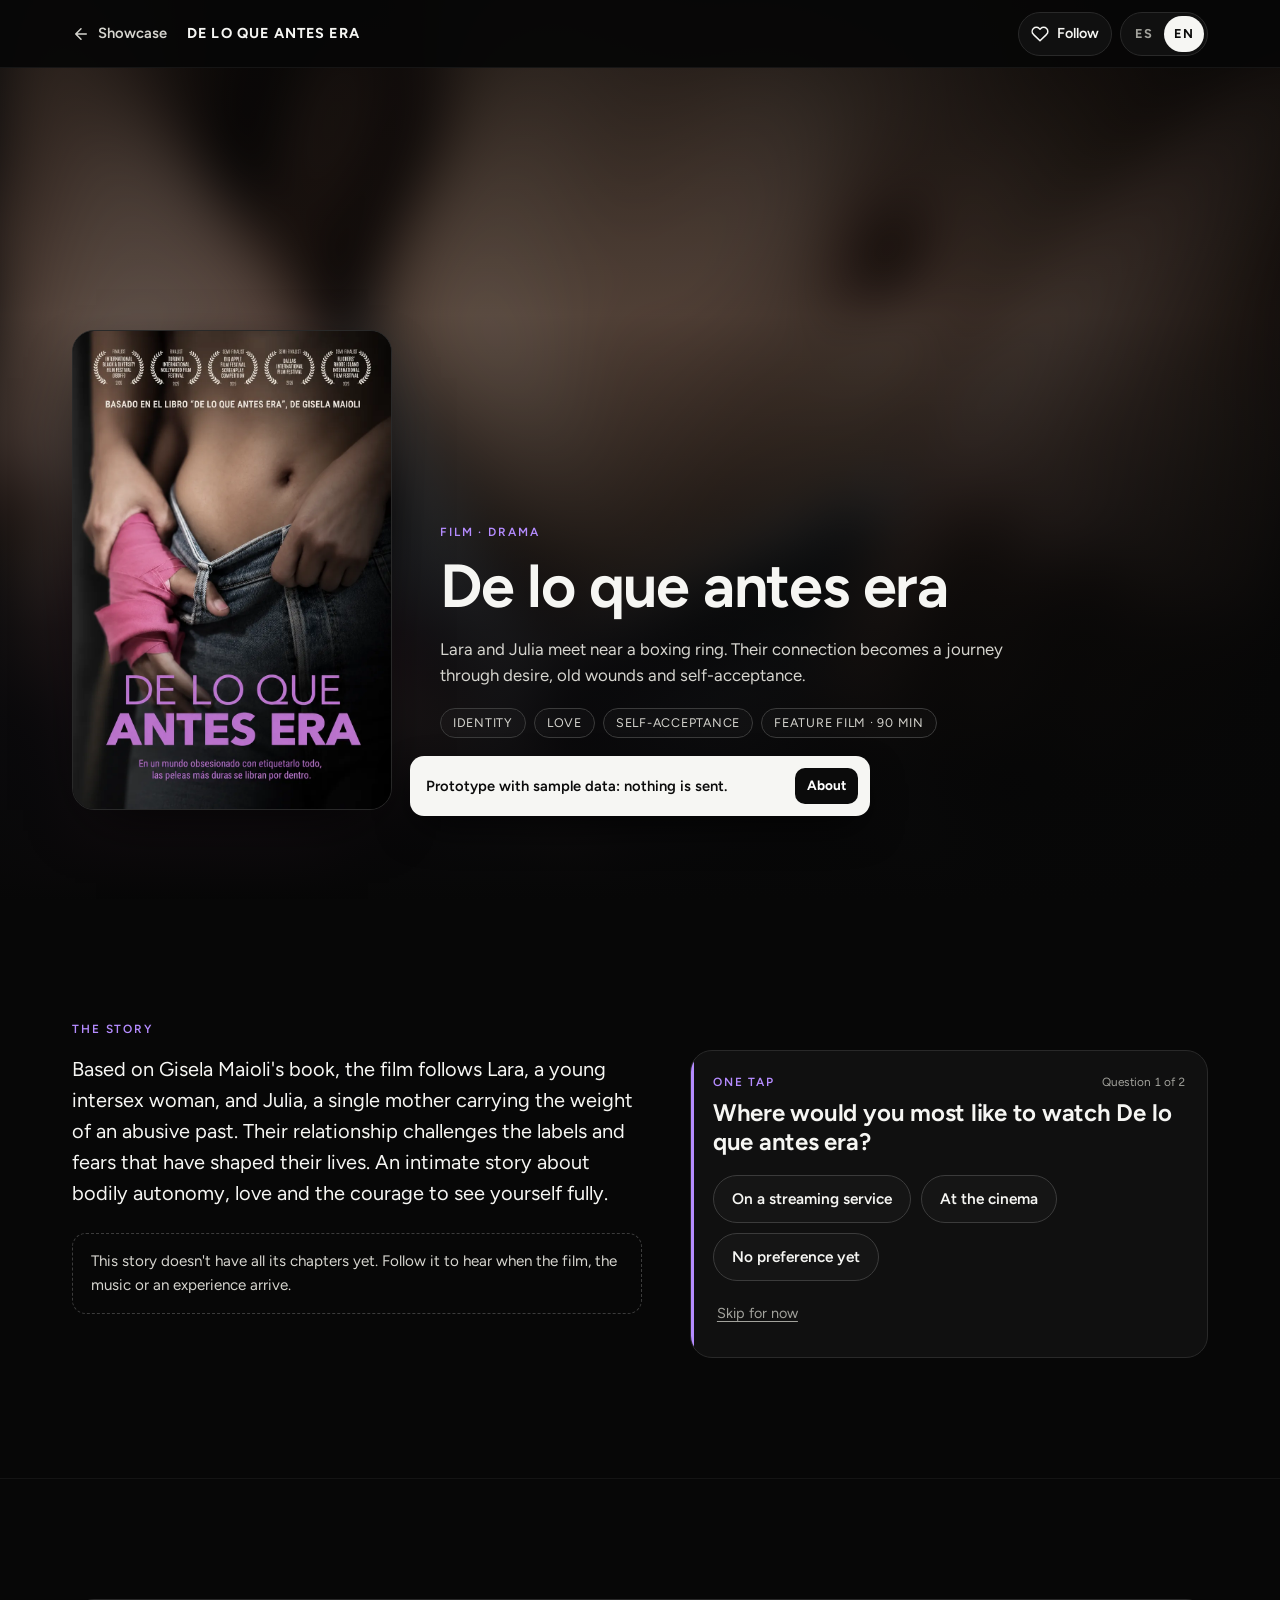
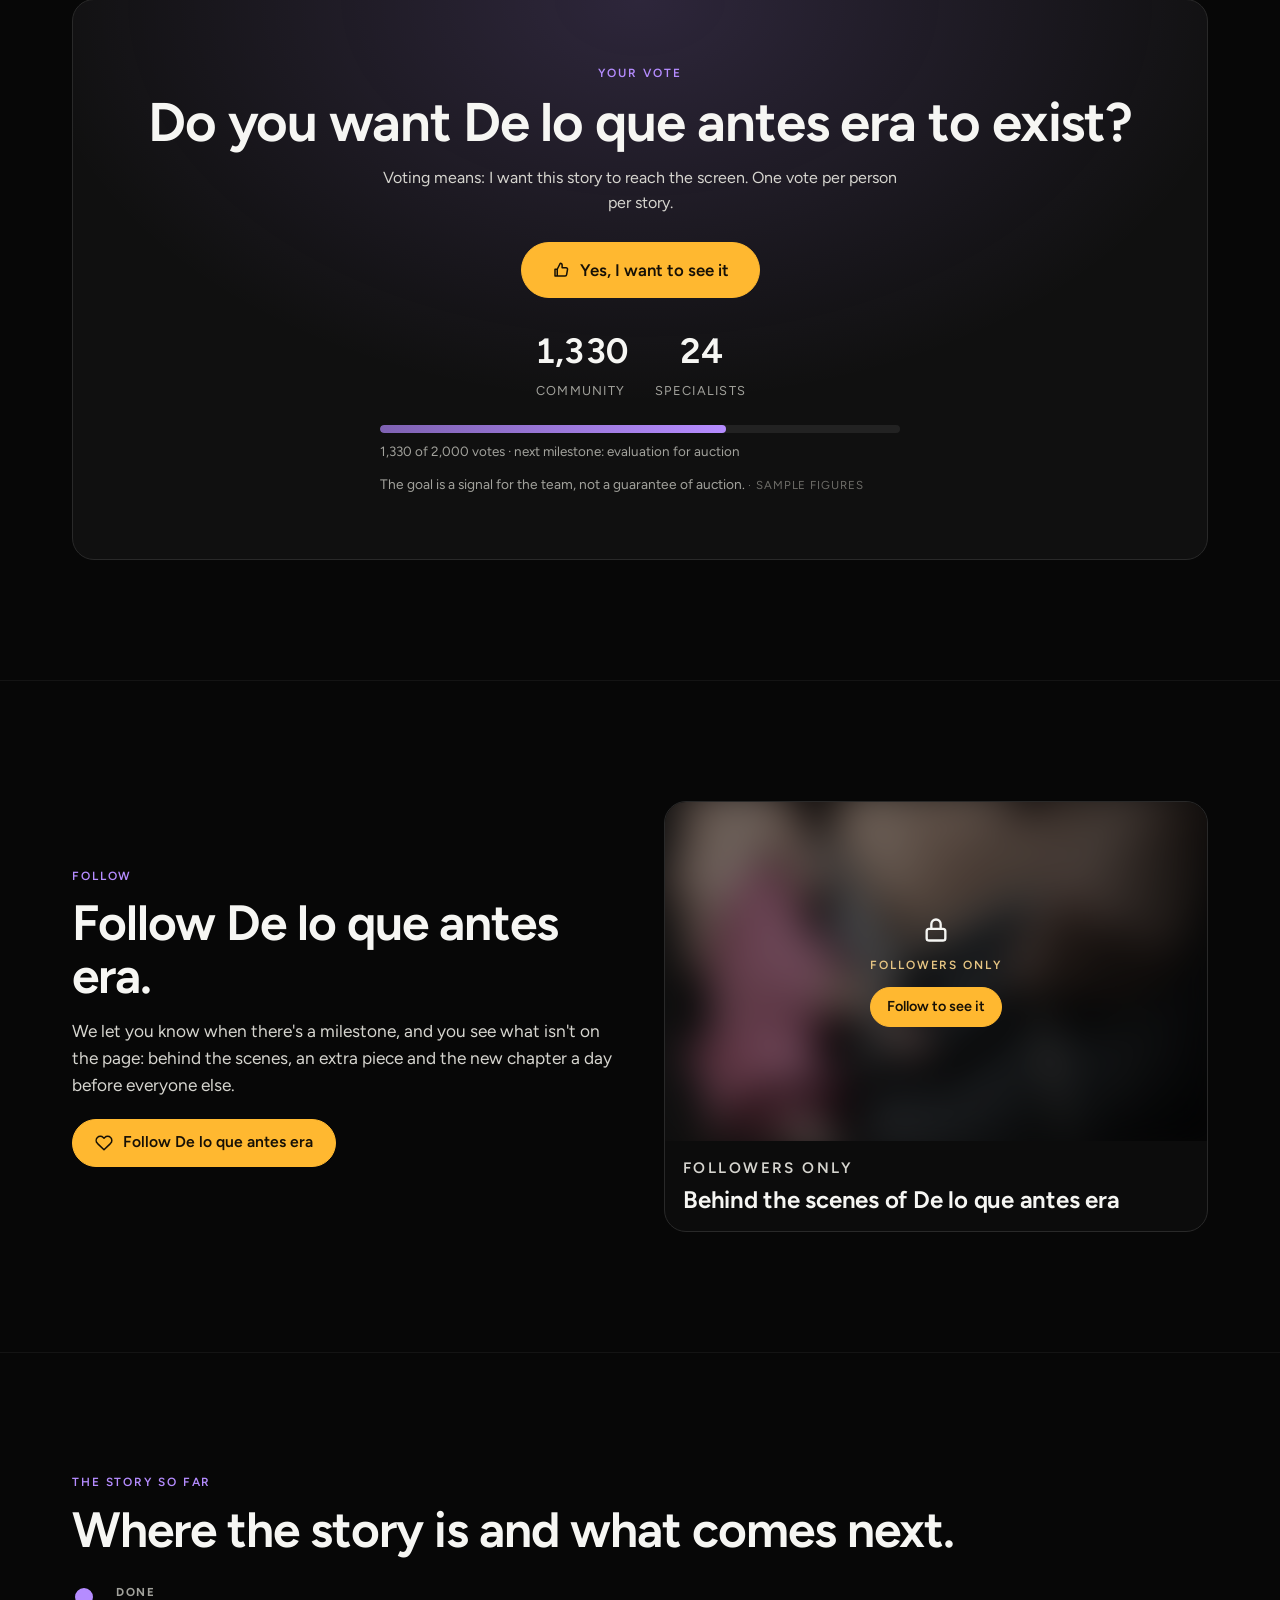
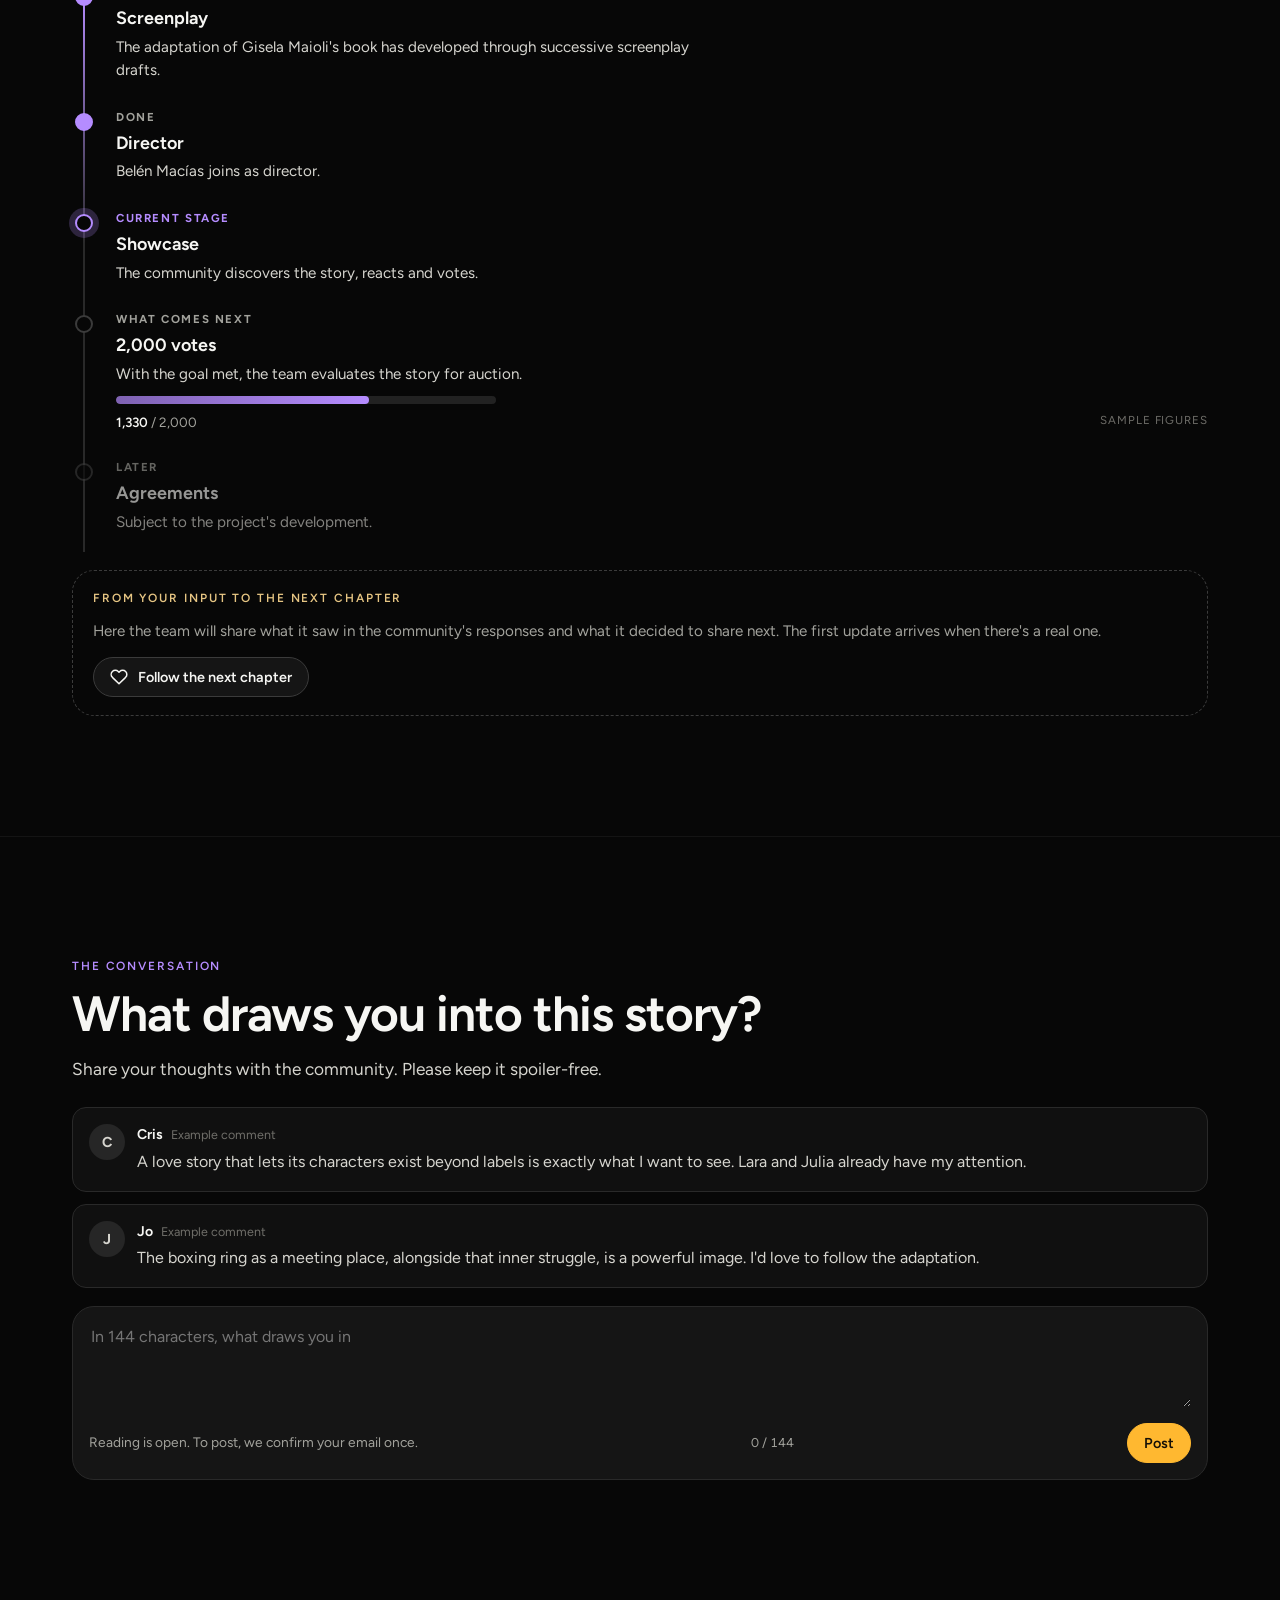
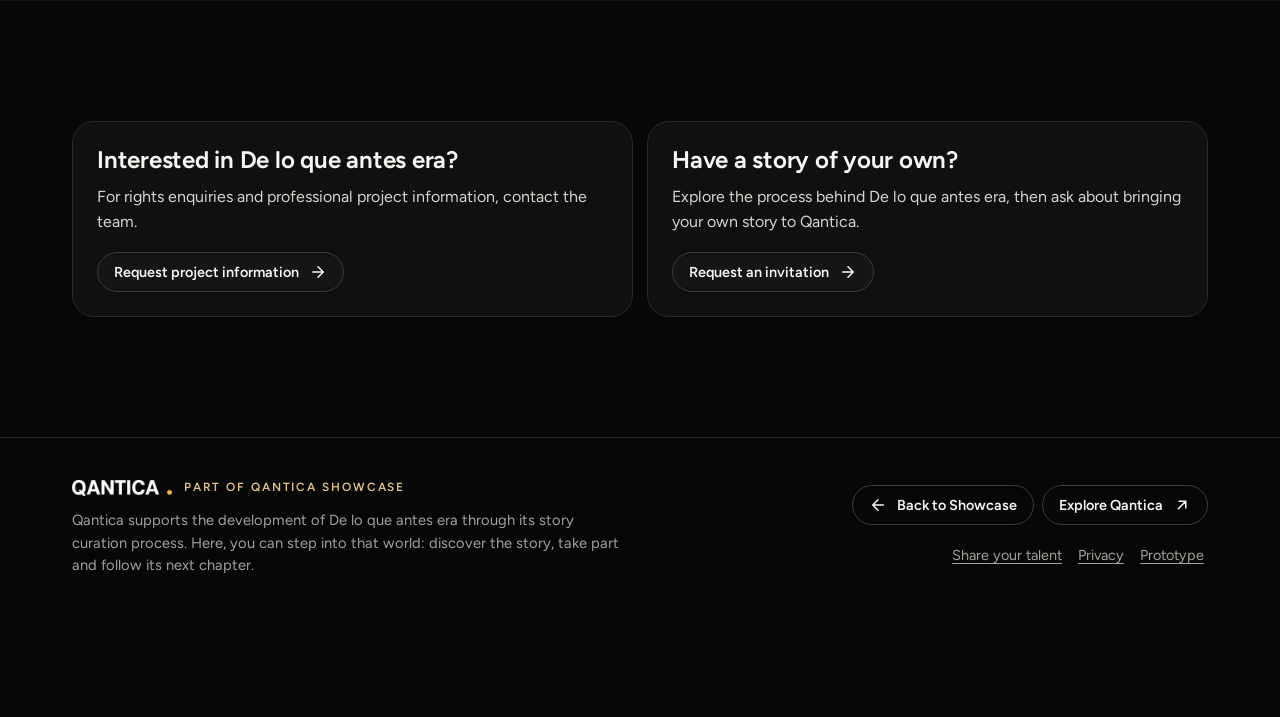
==== commit 52045e27: "build 20260924-f86d9eec Co-Authored-By: Claude Opus 5.5 <noreply@anthropic.com>" ====
--- a/obra/antes/index.html
+++ b/obra/antes/index.html
@@ -5,14 +5,14 @@
 <meta name="viewport" content="width=device-width, initial-scale=1, viewport-fit=cover">
 <meta name="robots" content="noindex, nofollow">
 <meta name="theme-color" content="#070707">
-<meta name="qsc-build" content="20260924-96f38d11">
+<meta name="qsc-build" content="20260924-f86d9eec">
 <title>De lo que antes era · Qantica Showcase</title>
 <meta name="description" content="Lara y Julia se conocen cerca de un ring de boxeo. Su vínculo abre un camino entre el deseo, las heridas y la aceptación propia.">
 <link rel="icon" href="../../assets/favicon.svg" type="image/svg+xml">
 <link rel="preconnect" href="https://fonts.googleapis.com">
 <link rel="preconnect" href="https://fonts.gstatic.com" crossorigin>
 <link rel="stylesheet" href="https://fonts.googleapis.com/css2?family=Figtree:wght@400..800&display=swap">
-<link rel="stylesheet" href="../../styles.css?v=20260924-96f38d11">
+<link rel="stylesheet" href="../../styles.css?v=20260924-f86d9eec">
 <link rel="preload" as="image" href="../../assets/poster-antes.webp">
 </head>
 <body class="obra" style="--work:#b58cff">
@@ -22,7 +22,7 @@
 <dialog id="sheet" class="sheet" aria-labelledby="sheet-title"></dialog>
 <dialog id="pulse" class="pulse-dlg" aria-label="Experiencia"></dialog>
 <dialog id="panel" class="panel-dlg" aria-labelledby="panel-title"></dialog>
-<script>window.QSC={"page":"obra","root":"../../","endpoint":"","build":"20260924-96f38d11","build_ts":1790251509219,"site":{"meta":{"title":{"es":"Qantica Showcase","en":"Qantica Showcase"},"description":{"es":"Historias originales en desarrollo. Descubre, participa y decide cuáles tienen que existir.","en":"Original stories in development. Discover, take part and help decide which ones should exist."}},"proto":{"chip":{"es":"Prototipo","en":"Prototype"},"title":{"es":"Esto es un prototipo navegable","en":"This is a clickable prototype"},"items":[{"es":"Las cifras de votos, respuestas y comentarios de base son de ejemplo. Lo que tú haces se suma encima.","en":"Baseline votes, answers and comments are sample figures. What you do is added on top."},{"es":"No se envía nada: no hay mails ni servidor. El código de verificación aparece en pantalla.","en":"Nothing is sent: there are no emails and no server. The verification code is shown on screen."},{"es":"Todo lo que haces queda registrado en este navegador, con el mismo formato que usaría el producto.","en":"Everything you do is logged in this browser, in the same format the product would use."}],"panel":{"es":"Ver los datos de esta sesión","en":"See this session's data"},"reset":{"es":"Borrar mis datos de prueba","en":"Clear my test data"},"reset_ok":{"es":"Datos de prueba borrados.","en":"Test data cleared."}},"nav":{"historias":{"es":"Historias","en":"Stories"},"como":{"es":"Cómo funciona","en":"How it works"},"industria":{"es":"Industria","en":"Industry"},"lista":{"es":"Tu lista","en":"Your list"},"volver":{"es":"Showcase","en":"Showcase"},"skip":{"es":"Ir al contenido","en":"Skip to content"}},"hero":{"eyebrow":{"es":"QANTICA SHOWCASE","en":"QANTICA SHOWCASE"},"title":{"es":"Cada historia abre un mundo","en":"Every story opens a world"},"sub":{"es":"Obras originales en desarrollo. Descubre cada una, participa y ayuda a decidir cuáles tienen que existir.","en":"Original stories in development. Discover each one, take part and help decide which ones should exist."},"label":{"es":"LA COLECCIÓN ORIGINAL / 01","en":"THE ORIGINAL COLLECTION / 01"},"prev":{"es":"Obra anterior","en":"Previous story"},"next":{"es":"Obra siguiente","en":"Next story"}},"ficha":{"etapa":{"es":"Etapa actual","en":"Current stage"},"proximo":{"es":"Próximo hito","en":"What comes next"},"meta":{"es":"{n} de {meta} votos hacia el próximo hito","en":"{n} of {meta} votes toward the next milestone"},"ejemplo":{"es":"cifras de ejemplo","en":"sample figures"},"explorar":{"es":"Explorar la obra","en":"Explore the story"},"sigues":{"es":"La sigues","en":"Following"},"votaste":{"es":"Votaste","en":"You voted"}},"tulista":{"title":{"es":"Tu lista","en":"Your list"},"fila":{"es":"Sigues {n}","en":"Following {n}"},"anon":{"es":"Estás mirando sin cuenta. Tus reacciones cuentan como contexto; para votar o seguir una obra basta con tu email.","en":"You're browsing without an account. Your reactions count as context; to vote or follow a story, your email is enough."},"cuenta":{"es":"Una cuenta para todo el catálogo","en":"One account for the whole catalogue"},"niveles":{"anonimo":{"es":"Sin cuenta","en":"No account"},"verificado":{"es":"Email verificado","en":"Verified email"},"profesional":{"es":"Profesional validado","en":"Validated professional"},"escritor":{"es":"Escritor validado","en":"Validated writer"}},"siguiendo":{"es":"Obras que sigues","en":"Stories you follow"},"votos":{"es":"Obras que votaste","en":"Stories you voted for"},"vacio":{"es":"Todavía no sigues ninguna obra. Sigue una para enterarte cuando avance.","en":"You're not following any story yet. Follow one to hear when it moves forward."},"mails_si":{"es":"novedades por email","en":"email updates"},"mails_no":{"es":"sin emails","en":"no emails"}},"qantica":{"eyebrow":{"es":"QANTICA / QIP","en":"QANTICA / QIP"},"title":{"es":"Historias desarrolladas con cuidado. Mundos por descubrir.","en":"Stories developed with care. Worlds to discover."},"text":{"es":"Qantica trabaja con creadores para analizar, desarrollar y curar historias originales a través de QIP, su proceso de desarrollo narrativo. Qantica Showcase da vida a ese trabajo: descubre cada mundo, conoce a quien lo creó y participa en su próximo capítulo.","en":"Qantica works with creators to analyse, develop and curate original stories through QIP, its story development process. Qantica Showcase brings that work to life: discover each world, meet its creator and take part in its next chapter."},"cta":{"es":"Conocer Qantica","en":"Explore Qantica"},"cta2":{"es":"Ver todas las obras","en":"View all projects"}},"grilla":{"eyebrow":{"es":"EL CATÁLOGO","en":"THE CATALOGUE"},"title":{"es":"Todas las obras","en":"All stories"},"count":{"es":"{n} obras","en":"{n} stories"},"filtros":{"todas":{"es":"Todas","en":"All"},"cine":{"es":"Cine","en":"Film"},"serie":{"es":"Serie","en":"Series"}},"vacio":{"es":"No hay obras con este filtro.","en":"No stories match this filter."}},"como":{"eyebrow":{"es":"CÓMO FUNCIONA","en":"HOW IT WORKS"},"title":{"es":"Tú ayudas a decidir qué historias avanzan.","en":"You help decide which stories move forward."},"pasos":[{"t":{"es":"Descubre","en":"Discover"},"d":{"es":"Recorre cada obra por capítulos: la película, la música, el juego.","en":"Explore each story chapter by chapter: the film, the music, the game."}},{"t":{"es":"Reacciona","en":"React"},"d":{"es":"Un toque al final de cada capítulo. Sin registrarte.","en":"One tap at the end of each chapter. No sign-up."}},{"t":{"es":"Vota","en":"Vote"},"d":{"es":"¿Quieres que exista? Un voto por persona y por obra, confirmado con tu email.","en":"Do you want it to exist? One vote per person per story, confirmed with your email."}},{"t":{"es":"Sigue","en":"Follow"},"d":{"es":"Te avisamos cuando la obra alcance un hito, y ves lo que no está en la página.","en":"We let you know when the story reaches a milestone, and you see what isn't on the page."}}],"nota":{"es":"Cuando una obra alcanza su meta de votos, el equipo de Qantica la evalúa para llevarla a subasta. La meta es una señal para el equipo, no una garantía. Los votos de profesionales acreditados se cuentan aparte.","en":"When a story reaches its vote goal, the Qantica team evaluates it for auction. The goal is a signal for the team, not a guarantee. Votes from accredited professionals are counted separately."}},"invitacion":{"eyebrow":{"es":"CADA HISTORIA NECESITA SU GENTE","en":"EVERY STORY NEEDS ITS PEOPLE"},"title":{"es":"Descubre. Participa. Sigue lo que viene.","en":"Discover. Take part. Follow what happens next."},"text":{"es":"Explora una historia, cuéntale a su creador qué te atrapó, vota las que tienen que existir y sigue su próximo capítulo. Tu participación ayuda al equipo a entender qué conecta con el público.","en":"Explore a story, tell its creator what caught your attention, vote for the ones that should exist and follow their next chapter. Your participation helps the team understand what connects with its audience."},"cta":{"es":"Encuentra una historia","en":"Find a story to explore"}},"rutas":{"eyebrow":{"es":"OTRAS FORMAS DE PARTICIPAR","en":"OTHER WAYS TO TAKE PART"},"creadores":{"t":{"es":"¿Tienes una historia?","en":"Have a story of your own?"},"d":{"es":"Conoce el proceso detrás de MANTIS y pide una invitación para tu obra.","en":"Explore the process behind MANTIS, then ask about bringing your own story to Qantica."},"cta":{"es":"Pedir invitación","en":"Request an invitation"}},"talento":{"t":{"es":"Comparte tu talento","en":"Share your talent"},"d":{"es":"Suma tu oficio a las historias que se están formando aquí.","en":"Bring your skills to the stories taking shape here."},"cta":{"es":"Presentarme","en":"Introduce myself"}},"industria":{"t":{"es":"Para la industria","en":"For the industry"},"d":{"es":"Productoras, compradores y plataformas: información profesional sobre cada obra.","en":"Producers, buyers and platforms: professional information about each story."},"cta":{"es":"Contactar al equipo","en":"Contact the team"}}},"pie":{"linea":{"es":"Historias originales. Personas detrás. Capítulos por venir.","en":"Original stories. People behind them. Chapters ahead."},"qantica":{"es":"qantica.com","en":"qantica.com"},"privacidad":{"es":"Privacidad","en":"Privacy"},"privacidad_txt":{"es":"En este prototipo nada sale de tu navegador. En el producto, tu email se usa solo para confirmar tu voto o tu seguimiento y, si lo eliges, para enviarte novedades. Las reacciones anónimas se guardan con un identificador aleatorio, sin datos personales.","en":"In this prototype nothing leaves your browser. In the product, your email is used only to confirm your vote or follow and, if you choose, to send you updates. Anonymous reactions are stored with a random identifier, without personal data."}},"obra":{"parte":{"es":"Parte de Qantica Showcase","en":"Part of Qantica Showcase"},"volver":{"es":"Volver a Showcase","en":"Back to Showcase"},"capitulo":{"es":"Capítulo","en":"Chapter"},"capitulos":{"es":"Capítulos","en":"Chapters"},"seguir":{"es":"Seguir","en":"Follow"},"siguiendo":{"es":"Siguiendo","en":"Following"},"pendiente":{"es":"Confirma tu email","en":"Confirm your email"},"votar":{"es":"Votar","en":"Vote"},"votaste":{"es":"Votaste","en":"Voted"},"saltar":{"es":"Saltar por ahora","en":"Skip for now"},"guardado":{"es":"Gracias. Tu respuesta quedó guardada.","en":"Thanks. Your response has been saved."},"resultados":{"es":"Lo que respondió la comunidad","en":"What the community answered"},"tu_respuesta":{"es":"tu respuesta","en":"your answer"},"respuestas":{"es":"{n} respuestas","en":"{n} responses"},"incompleta":{"es":"Esta obra todavía no tiene todos sus capítulos. Síguela para enterarte cuando lleguen la película, la música o una experiencia.","en":"This story doesn't have all its chapters yet. Follow it to hear when the film, the music or an experience arrive."},"historia":{"es":"LA HISTORIA","en":"THE STORY"}},"voto":{"eyebrow":{"es":"TU VOTO","en":"YOUR VOTE"},"title":{"es":"¿Quieres que {obra} exista?","en":"Do you want {obra} to exist?"},"sub":{"es":"Votar es decir: quiero que esta historia llegue a la pantalla. Un voto por persona y por obra.","en":"Voting means: I want this story to reach the screen. One vote per person per story."},"cta":{"es":"Sí, quiero verla","en":"Yes, I want to see it"},"comunidad":{"es":"Comunidad","en":"Community"},"especialistas":{"es":"Especialistas","en":"Specialists"},"meta":{"es":"{n} de {meta} votos · próximo hito: {hito}","en":"{n} of {meta} votes · next milestone: {hito}"},"nota":{"es":"La meta es una señal para el equipo, no una garantía de subasta.","en":"The goal is a signal for the team, not a guarantee of auction."},"hecho":{"es":"Tu voto cuenta. Gracias.","en":"Your vote counts. Thank you."},"hecho_esp":{"es":"Tu voto cuenta como especialista.","en":"Your vote counts as a specialist vote."},"retirar":{"es":"Retirar mi voto","en":"Withdraw my vote"},"retirado":{"es":"Retiraste tu voto.","en":"You withdrew your vote."},"compartir":{"es":"Compartir {obra}","en":"Share {obra}"},"compartir_txt":{"es":"Cuéntale a alguien que tendría que verla.","en":"Tell someone who should see it."},"sheet_title":{"es":"Tu voto por {obra}","en":"Your vote for {obra}"},"comentario":{"es":"¿Por qué? (opcional)","en":"Why? (optional)"},"comentario_ph":{"es":"En pocas palabras, sin spoilers","en":"In a few words, spoiler-free"},"confirmar":{"es":"Confirmar mi voto","en":"Confirm my vote"},"seguir_tambien":{"es":"¿Te avisamos cuando {obra} llegue al hito?","en":"Shall we let you know when {obra} reaches the milestone?"}},"seguir":{"eyebrow":{"es":"SEGUIR","en":"FOLLOW"},"title":{"es":"Sigue {obra}.","en":"Follow {obra}."},"text":{"es":"Te avisamos cuando haya un hito y ves lo que no está en la página: detrás de escena, una pieza extra y el capítulo nuevo un día antes que el resto.","en":"We let you know when there's a milestone, and you see what isn't on the page: behind the scenes, an extra piece and the new chapter a day before everyone else."},"cta":{"es":"Seguir {obra}","en":"Follow {obra}"},"hecho":{"es":"{obra} está en tu lista.","en":"{obra} is on your list."},"dejar":{"es":"Dejar de seguir","en":"Unfollow"},"dejaste":{"es":"Dejaste de seguir {obra}.","en":"You unfollowed {obra}."},"mails":{"es":"Quiero recibir novedades de {obra} por email","en":"Email me {obra} updates"},"mails_on":{"es":"Te escribiremos cuando haya novedades.","en":"We'll write when there's news."},"mails_off":{"es":"Sin emails. Verás las novedades aquí.","en":"No emails. You'll see updates here."},"sheet_title":{"es":"Seguir {obra}","en":"Follow {obra}"},"bloqueado":{"es":"SOLO PARA SEGUIDORES","en":"FOLLOWERS ONLY"},"bloqueado_cta":{"es":"Seguir para verlo","en":"Follow to see it"},"desbloqueado":{"es":"PARA SEGUIDORES","en":"FOR FOLLOWERS"}},"hasta":{"eyebrow":{"es":"HASTA AHORA","en":"THE STORY SO FAR"},"title":{"es":"Dónde está la obra y qué viene.","en":"Where the story is and what comes next."},"hecho":{"es":"Completado","en":"Done"},"ahora":{"es":"Etapa actual","en":"Current stage"},"proximo":{"es":"Próximo hito","en":"What comes next"},"despues":{"es":"Después","en":"Later"},"devolucion":{"es":"DE TU PARTICIPACIÓN AL PRÓXIMO CAPÍTULO","en":"FROM YOUR INPUT TO THE NEXT CHAPTER"},"devolucion_txt":{"es":"Aquí el equipo publicará qué observó en las respuestas de la comunidad y qué decidió compartir después. La primera devolución llega cuando haya una real.","en":"Here the team will share what it saw in the community's responses and what it decided to share next. The first update arrives when there's a real one."},"seguir_cta":{"es":"Sigue el próximo capítulo","en":"Follow the next chapter"}},"conversacion":{"eyebrow":{"es":"LA CONVERSACIÓN","en":"THE CONVERSATION"},"title":{"es":"¿Qué te atrae de esta historia?","en":"What draws you into this story?"},"text":{"es":"Comparte lo que piensas con la comunidad. Sin spoilers, por favor.","en":"Share your thoughts with the community. Please keep it spoiler-free."},"ejemplo":{"es":"Comentario de ejemplo","en":"Example comment"},"tu":{"es":"Tú","en":"You"},"revision":{"es":"en revisión","en":"in review"},"voto":{"es":"votó","en":"voted"},"ph":{"es":"Escribe en 144 caracteres qué te atrae","en":"In 144 characters, what draws you in"},"publicar":{"es":"Publicar","en":"Post"},"nota":{"es":"Leer es libre. Para publicar confirmamos tu email una vez.","en":"Reading is open. To post, we confirm your email once."},"hecho":{"es":"Publicado. Lo verán todos cuando pase la moderación.","en":"Posted. Everyone will see it once it's moderated."}},"creditos":{"eyebrow":{"es":"EQUIPO Y CRÉDITOS","en":"TEAM AND CREDITS"}},"industria_card":{"title":{"es":"¿Te interesa {obra}?","en":"Interested in {obra}?"},"text":{"es":"Para consultas de derechos e información profesional del proyecto, contacta al equipo.","en":"For rights enquiries and professional project information, contact the team."},"cta":{"es":"Pedir información del proyecto","en":"Request project information"}},"creadores_card":{"title":{"es":"¿Tienes una historia propia?","en":"Have a story of your own?"},"text":{"es":"Conoce el proceso detrás de {obra} y pregunta cómo llevar tu obra a Qantica.","en":"Explore the process behind {obra}, then ask about bringing your own story to Qantica."},"cta":{"es":"Pedir invitación","en":"Request an invitation"},"cta2":{"es":"Conocer el proceso","en":"Ask about the process"}},"verif":{"email":{"es":"Tu email","en":"Your email"},"email_ph":{"es":"nombre@ejemplo.com","en":"name@example.com"},"email_ayuda":{"es":"Lo usamos solo para confirmar que eres una persona. Una cuenta sirve para todo el catálogo.","en":"We only use it to confirm you're a person. One account works across the whole catalogue."},"consent":{"es":"Acepto el aviso de privacidad.","en":"I accept the privacy notice."},"enviar":{"es":"Enviarme el código","en":"Send me the code"},"code_title":{"es":"Revisa tu email","en":"Check your email"},"code_txt":{"es":"Te mandamos un código de 6 dígitos a {email}.","en":"We sent a 6-digit code to {email}."},"code_label":{"es":"Código","en":"Code"},"code_proto":{"es":"Prototipo: no hay envío de mails. Tu código es","en":"Prototype: no emails are sent. Your code is"},"code_ok":{"es":"Confirmar","en":"Confirm"},"code_otro":{"es":"Usar otro email","en":"Use another email"},"code_reenviar":{"es":"Mandar otro código","en":"Send another code"},"err_email":{"es":"Revisa el email: parece incompleto.","en":"Check the email: it looks incomplete."},"err_desechable":{"es":"Usa un email propio: los temporales no pueden votar.","en":"Use your own email: temporary addresses can't vote."},"err_consent":{"es":"Necesitamos que aceptes el aviso de privacidad.","en":"Please accept the privacy notice."},"err_code":{"es":"El código no coincide. Prueba de nuevo.","en":"That code doesn't match. Try again."},"ligadas":{"es":"Tus {n} reacciones anteriores quedaron asociadas a tu cuenta.","en":"Your {n} earlier reactions are now linked to your account."}},"forms":{"nombre":{"es":"Nombre","en":"Name"},"email":{"es":"Email","en":"Email"},"opcional":{"es":"opcional","en":"optional"},"enviar":{"es":"Enviar solicitud","en":"Send request"},"requerido":{"es":"Completa este campo.","en":"Please fill in this field."},"recibido_title":{"es":"Recibimos tu solicitud","en":"We received your request"},"recibido_txt":{"es":"Esto confirma la recepción: no implica admisión, acceso a materiales ni un acuerdo. Te escribirá una persona del equipo.","en":"This confirms receipt only: it doesn't imply admission, access to materials or an agreement. Someone from the team will write to you."},"cerrar":{"es":"Cerrar","en":"Close"},"industria":{"title":{"es":"Información profesional","en":"Professional information"},"intro":{"es":"Cuéntanos quién eres y qué buscas. Cada campo nos ayuda a derivar tu consulta a la persona correcta.","en":"Tell us who you are and what you're looking for. Each field helps us route your enquiry to the right person."},"rol":{"es":"Rol","en":"Role"},"roles":[{"v":"productor","es":"Productor o productora","en":"Producer"},{"v":"comprador","es":"Comprador o compradora de derechos","en":"Rights buyer"},{"v":"plataforma","es":"Plataforma o canal","en":"Platform or channel"},{"v":"agente","es":"Agente o representante","en":"Agent or representative"},{"v":"inversor","es":"Inversor o inversora","en":"Investor"},{"v":"otro","es":"Otro","en":"Other"}],"empresa":{"es":"Empresa","en":"Company"},"territorio":{"es":"Territorio","en":"Territory"},"territorios":[{"v":"es","es":"España","en":"Spain"},{"v":"eu","es":"Resto de Europa","en":"Rest of Europe"},{"v":"us","es":"Estados Unidos y Canadá","en":"United States and Canada"},{"v":"latam","es":"Latinoamérica","en":"Latin America"},{"v":"asia","es":"Asia y Pacífico","en":"Asia Pacific"},{"v":"global","es":"Global","en":"Global"}],"interes":{"es":"Qué te interesa","en":"What you're interested in"},"intereses":[{"v":"derechos","es":"Derechos","en":"Rights"},{"v":"coproduccion","es":"Coproducción","en":"Co-production"},{"v":"distribucion","es":"Distribución","en":"Distribution"},{"v":"talento","es":"Talento","en":"Talent"},{"v":"general","es":"Información general","en":"General information"}],"obras":{"es":"Obras","en":"Stories"},"perfil":{"es":"Perfil profesional","en":"Professional profile"},"perfil_ph":{"es":"Enlace a IMDb, LinkedIn o web","en":"IMDb, LinkedIn or website link"},"mensaje":{"es":"Mensaje","en":"Message"},"nota_esp":{"es":"Si validamos tu perfil profesional, tus votos cuentan como especialista y puedes pedir la ficha de audiencia de cada obra.","en":"If we validate your professional profile, your votes count as a specialist's and you can request each story's audience report."}},"creadores":{"title":{"es":"Lleva tu historia a Qantica","en":"Bring your story to Qantica"},"proposito":{"es":"Qué quieres","en":"What you'd like"},"propositos":[{"v":"invitacion","es":"Pedir una invitación para mi obra","en":"Request an invitation for my story"},{"v":"proceso","es":"Conocer el proceso detrás de MANTIS","en":"Learn about the process behind MANTIS"}],"proyecto":{"es":"Título del proyecto","en":"Project title"},"proyecto_ph":{"es":"Se aceptan títulos provisorios","en":"Working titles welcome"},"logline":{"es":"De qué trata","en":"What it's about"},"perfil":{"es":"IMDb o portfolio","en":"IMDb or portfolio"},"disclaimer":{"es":"Solicitas entrar al proceso de desarrollo de Qantica. Las obras elegibles pueden considerarse más adelante para oportunidades de mercado, incluida una subasta de la IP. La admisión, la financiación y la venta no están garantizadas. El acceso a materiales del proceso requiere validación del equipo y, si corresponde, un acuerdo de confidencialidad.","en":"You're applying to bring your story into Qantica's development process. Eligible projects may later be considered for market opportunities, including an IP auction. Admission, funding and a sale are not guaranteed. Access to process materials requires team validation and, where applicable, a confidentiality agreement."}},"talento":{"title":{"es":"Suma tu talento","en":"Bring your talent to a project"},"especialidad":{"es":"Especialidad","en":"Specialty"},"especialidades":[{"v":"actuacion","es":"Actuación","en":"Acting"},{"v":"direccion","es":"Dirección","en":"Directing"},{"v":"guion","es":"Guion","en":"Screenwriting"},{"v":"fotografia","es":"Fotografía","en":"Cinematography"},{"v":"sonido","es":"Sonido y música","en":"Sound and music"},{"v":"arte","es":"Arte y VFX","en":"Art and VFX"},{"v":"produccion","es":"Producción","en":"Production"},{"v":"otro","es":"Otra","en":"Other"}],"portfolio":{"es":"Portfolio o reel","en":"Portfolio or reel"},"proyecto":{"es":"Proyecto","en":"Project"},"general":{"es":"Cualquier proyecto","en":"Any project"}}},"pulse":{"cerrar":{"es":"Cerrar","en":"Close"},"cargando":{"es":"Cargando la experiencia","en":"Loading the experience"},"idioma":{"es":"","en":"Experience in Spanish"}},"toast":{"deshacer":{"es":"Deshacer","en":"Undo"},"copiado":{"es":"Enlace copiado.","en":"Link copied."}},"panel":{"title":{"es":"Datos de esta sesión","en":"This session's data"},"sub":{"es":"Lo que el prototipo registró en este navegador. Con un servidor configurado, los mismos eventos viajan a Qantica.","en":"What the prototype logged in this browser. With a server configured, the same events travel to Qantica."},"tabs":{"audiencia":{"es":"Audiencia","en":"Audience"},"contenido":{"es":"Contenido","en":"Content"},"comunidad":{"es":"Comunidad","en":"Community"},"solicitudes":{"es":"Solicitudes","en":"Requests"},"funcionamiento":{"es":"Funcionamiento","en":"Health"}},"exportar":{"es":"Exportar JSON","en":"Export JSON"},"borrar":{"es":"Borrar datos de prueba","en":"Clear test data"},"nivel":{"es":"Simular validación del equipo","en":"Simulate team validation"},"endpoint":{"es":"Servidor","en":"Server"},"sin_endpoint":{"es":"no configurado: solo local","en":"not configured: local only"}}},"obras":[{"id":"antes","orden":5,"tipo":"cine","title":"De lo que antes era","accent":"#b58cff","poster":"poster-antes.webp","poster_pos":"50% 30%","modo":"plantilla","etapa":{"es":"En showcase","en":"In showcase"},"hito":{"es":"evaluación para subasta","en":"evaluation for auction"},"nav":[{"id":"obra","label":{"es":"La obra","en":"The story"}},{"id":"votar","label":{"es":"Votar","en":"Vote"}},{"id":"comunidad","label":{"es":"Comunidad","en":"Community"}}],"format":{"es":"Película · Drama","en":"Film · Drama"},"summary":{"es":"Lara y Julia se conocen cerca de un ring de boxeo. Su vínculo abre un camino entre el deseo, las heridas y la aceptación propia.","en":"Lara and Julia meet near a boxing ring. Their connection becomes a journey through desire, old wounds and self-acceptance."},"story":{"es":"Basada en el libro de Gisela Maioli, la película sigue a Lara, una joven intersexual, y a Julia, una madre soltera marcada por un pasado de abuso. Su relación desafía las etiquetas y los miedos que han condicionado sus vidas. Una historia íntima sobre la autonomía del cuerpo, el amor y el coraje de mirarse por completo.","en":"Based on Gisela Maioli's book, the film follows Lara, a young intersex woman, and Julia, a single mother carrying the weight of an abusive past. Their relationship challenges the labels and fears that have shaped their lives. An intimate story about bodily autonomy, love and the courage to see yourself fully."},"tags":[{"es":"Identidad","en":"Identity"},{"es":"Amor","en":"Love"},{"es":"Autoaceptación","en":"Self-acceptance"},{"es":"Largometraje · 90 min","en":"Feature film · 90 min"}],"votos":{"comunidad":930,"especialistas":24,"meta":2000},"pregunta":{"id":"donde_verias","version":1,"tipo":"pelicula","eyebrow":{"es":"UN TOQUE","en":"ONE TAP"},"title":{"es":"¿Dónde verías De lo que antes era?","en":"Where would you most like to watch De lo que antes era?"},"opciones":[{"v":"cine","es":"En el cine","en":"At the cinema"},{"v":"plataforma","es":"En una plataforma","en":"On a streaming service"},{"v":"sin_pref","es":"Sin preferencia todavía","en":"No preference yet"}],"base":{"cine":243,"plataforma":187,"sin_pref":58}},"hasta":[{"estado":"hecho","t":{"es":"Guion","en":"Screenplay"},"d":{"es":"La adaptación del libro de Gisela Maioli avanzó en sucesivas versiones de guion.","en":"The adaptation of Gisela Maioli's book has developed through successive screenplay drafts."}},{"estado":"hecho","t":{"es":"Dirección","en":"Director"},"d":{"es":"Belén Macías se incorpora como directora.","en":"Belén Macías joins as director."}},{"estado":"ahora","t":{"es":"Showcase","en":"Showcase"},"d":{"es":"La comunidad descubre la obra, reacciona y vota.","en":"The community discovers the story, reacts and votes."}},{"estado":"proximo","t":{"es":"2.000 votos","en":"2,000 votes"},"d":{"es":"Con la meta, el equipo evalúa la obra para subasta.","en":"With the goal met, the team evaluates the story for auction."}},{"estado":"despues","t":{"es":"Acuerdos","en":"Agreements"},"d":{"es":"Sujetos al desarrollo del proyecto.","en":"Subject to the project's development."}}],"comentarios":[{"nombre":"Cris","texto":{"es":"Una historia de amor que deje existir a sus personajes más allá de las etiquetas es justo lo que quiero ver. Lara y Julia ya me interesan.","en":"A love story that lets its characters exist beyond labels is exactly what I want to see. Lara and Julia already have my attention."}},{"nombre":"Jo","texto":{"es":"El ring como lugar de encuentro, junto a esa lucha interior, es una imagen muy potente. Me gustaría seguir la adaptación.","en":"The boxing ring as a meeting place, alongside that inner struggle, is a powerful image. I'd love to follow the adaptation."}}],"backstage":{"img":"poster-antes.webp","t":{"es":"Detrás de escena de De lo que antes era","en":"Behind the scenes of De lo que antes era"},"d":{"es":"Pieza de ejemplo. Aquí va el material que el equipo creativo apruebe para sus seguidores.","en":"Sample piece. This is where material approved by the creative team for its followers goes."}}},{"id":"badnight","orden":3,"tipo":"cine","title":"BadNight","accent":"#8fb2d6","poster":"poster-badnight.webp","poster_pos":"50% 30%","modo":"plantilla","etapa":{"es":"En showcase","en":"In showcase"},"hito":{"es":"evaluación para subasta","en":"evaluation for auction"},"nav":[{"id":"obra","label":{"es":"La obra","en":"The story"}},{"id":"votar","label":{"es":"Votar","en":"Vote"}},{"id":"comunidad","label":{"es":"Comunidad","en":"Community"}}],"format":{"es":"Película · Thriller psicológico","en":"Film · Psychological thriller"},"summary":{"es":"Una actriz muere en una fiesta de estreno. Sus amigos confían en una IA para salvar sus carreras. Cada instrucción los lleva más lejos.","en":"An actress dies at a premiere party. Her friends trust an AI to save their careers. Every instruction takes them further."},"story":{"es":"Una noche de celebración se convierte en una espiral de secretos, manipulación y dependencia tecnológica. Para proteger su imagen pública, un grupo de jóvenes estrellas deja que un algoritmo tome decisiones cada vez más extremas. El suspense psicológico se cruza con la sátira oscura en una historia sobre fama, salud mental y miedo a perder seguidores.","en":"A night of celebration becomes a spiral of secrets, manipulation and technological dependence. Desperate to protect their public image, a group of young stars lets an algorithm make increasingly extreme decisions. Psychological suspense meets dark satire in a story about fame, mental health and the fear of losing followers."},"tags":[{"es":"IA","en":"AI"},{"es":"Fama","en":"Fame"},{"es":"Sátira oscura","en":"Dark satire"},{"es":"Largometraje · 90 min","en":"Feature film · 90 min"}],"votos":{"comunidad":1105,"especialistas":29,"meta":2000},"pregunta":{"id":"donde_verias","version":1,"tipo":"pelicula","eyebrow":{"es":"UN TOQUE","en":"ONE TAP"},"title":{"es":"¿Dónde verías BadNight?","en":"Where would you most like to watch BadNight?"},"opciones":[{"v":"cine","es":"En el cine","en":"At the cinema"},{"v":"plataforma","es":"En una plataforma","en":"On a streaming service"},{"v":"sin_pref","es":"Sin preferencia todavía","en":"No preference yet"}],"base":{"cine":174,"plataforma":296,"sin_pref":71}},"hasta":[{"estado":"hecho","t":{"es":"Dossier","en":"Dossier"},"d":{"es":"Desarrolla la historia y su propuesta visual de plano secuencia.","en":"It establishes the story and its continuous-shot visual approach."}},{"estado":"ahora","t":{"es":"Showcase","en":"Showcase"},"d":{"es":"La comunidad descubre la obra, reacciona y vota.","en":"The community discovers the story, reacts and votes."}},{"estado":"proximo","t":{"es":"2.000 votos","en":"2,000 votes"},"d":{"es":"Con la meta, el equipo evalúa la obra para subasta.","en":"With the goal met, the team evaluates the story for auction."}},{"estado":"despues","t":{"es":"Acuerdos","en":"Agreements"},"d":{"es":"Sujetos al desarrollo del proyecto.","en":"Subject to the project's development."}}],"comentarios":[{"nombre":"Dani","texto":{"es":"Confiar en una IA para tapar una tragedia suena inquietantemente posible. Me interesa ese choque entre imagen y culpa.","en":"Trusting an AI to cover up a tragedy feels horribly plausible. That collision of image and guilt really interests me."}},{"nombre":"Sam","texto":{"es":"La propuesta de plano secuencia puede convertir esa fiesta en una trampa. Me atrae mucho la parte de sátira oscura.","en":"The continuous-shot approach could make that premiere party feel like a trap. I'm here for the dark satire."}}],"backstage":{"img":"poster-badnight.webp","t":{"es":"Detrás de escena de BadNight","en":"Behind the scenes of BadNight"},"d":{"es":"Pieza de ejemplo. Aquí va el material que el equipo creativo apruebe para sus seguidores.","en":"Sample piece. This is where material approved by the creative team for its followers goes."}}},{"id":"fumigarios","orden":1,"tipo":"serie","title":"FUMIGARIOS","accent":"#e0a92e","poster":"poster-fumigarios.webp","poster_pos":"50% 40%","modo":"plantilla","etapa":{"es":"En showcase","en":"In showcase"},"hito":{"es":"evaluación para subasta","en":"evaluation for auction"},"nav":[{"id":"obra","label":{"es":"La obra","en":"The story"}},{"id":"votar","label":{"es":"Votar","en":"Vote"}},{"id":"comunidad","label":{"es":"Comunidad","en":"Community"}}],"format":{"es":"Serie · Comedia negra","en":"Series · Dark comedy"},"summary":{"es":"Una fumigadora familiar en quiebra. Un equipo desastroso. Un nuevo negocio accidental: matar por encargo.","en":"A failing family pest-control business. A disastrous crew. An accidental new line of work: contract killing."},"story":{"es":"Yummy, un aspirante a novelista gráfico de 23 años, hereda Fumi-Flores tras la muerte de su padre. Su intento de salvar el negocio convierte a un equipo tan torpe como entrañable en sicarios inesperados. Mandatos familiares, mafias y dilemas morales se cruzan en una serie que encuentra humor y humanidad en lugares muy oscuros.","en":"Yummy, a 23-year-old aspiring graphic novelist, inherits Fumi-Flores after his father's death. His attempt to save the business turns its lovable, hapless crew into unlikely hitmen. Family expectations, organised crime and moral dilemmas collide in a series that finds warmth and absurdity in very dark places."},"tags":[{"es":"Familia","en":"Family"},{"es":"Crimen","en":"Crime"},{"es":"Humor absurdo","en":"Absurd humour"},{"es":"6 episodios × 35 min","en":"6 episodes × 35 min"}],"votos":{"comunidad":860,"especialistas":21,"meta":2000},"pregunta":{"id":"donde_verias","version":1,"tipo":"pelicula","eyebrow":{"es":"UN TOQUE","en":"ONE TAP"},"title":{"es":"¿Dónde verías FUMIGARIOS?","en":"Where would you most like to watch FUMIGARIOS?"},"opciones":[{"v":"plataforma","es":"En una plataforma","en":"On a streaming service"},{"v":"tv","es":"En televisión","en":"On TV"},{"v":"sin_pref","es":"Sin preferencia todavía","en":"No preference yet"}],"base":{"plataforma":301,"tv":88,"sin_pref":64}},"hasta":[{"estado":"hecho","t":{"es":"Biblia de la serie","en":"Series bible"},"d":{"es":"Presenta los personajes y una primera temporada de seis episodios.","en":"It introduces the characters and a six-episode first season."}},{"estado":"ahora","t":{"es":"Showcase","en":"Showcase"},"d":{"es":"La comunidad descubre la obra, reacciona y vota.","en":"The community discovers the story, reacts and votes."}},{"estado":"proximo","t":{"es":"2.000 votos","en":"2,000 votes"},"d":{"es":"Con la meta, el equipo evalúa la obra para subasta.","en":"With the goal met, the team evaluates the story for auction."}},{"estado":"despues","t":{"es":"Acuerdos","en":"Agreements"},"d":{"es":"Sujetos al desarrollo del proyecto.","en":"Subject to the project's development."}}],"comentarios":[{"nombre":"Alex","texto":{"es":"Que una fumigadora termine matando por encargo es una gran premisa de comedia negra. Quiero conocer a ese desastre de equipo.","en":"Pest control turning into contract killing is such a good setup for dark comedy. I want to meet this disaster of a crew."}},{"nombre":"Mar","texto":{"es":"Lo que me engancha es el negocio familiar debajo de todo ese caos. Seis episodios cortos le pueden sentar muy bien.","en":"The family business underneath all that chaos is what hooks me. Six short episodes sounds like a great fit."}}],"backstage":{"img":"poster-fumigarios.webp","t":{"es":"Detrás de escena de FUMIGARIOS","en":"Behind the scenes of FUMIGARIOS"},"d":{"es":"Pieza de ejemplo. Aquí va el material que el equipo creativo apruebe para sus seguidores.","en":"Sample piece. This is where material approved by the creative team for its followers goes."}}},{"id":"malambo","orden":4,"tipo":"cine","title":"MALAMBO","accent":"#c9a27a","poster":"poster-malambo.webp","poster_pos":"50% 35%","modo":"plantilla","etapa":{"es":"En showcase","en":"In showcase"},"hito":{"es":"evaluación para subasta","en":"evaluation for auction"},"nav":[{"id":"obra","label":{"es":"La obra","en":"The story"}},{"id":"votar","label":{"es":"Votar","en":"Vote"}},{"id":"comunidad","label":{"es":"Comunidad","en":"Community"}}],"format":{"es":"Película · Thriller / Comedia negra","en":"Film · Thriller / Dark comedy"},"summary":{"es":"Un bailarín de malambo en apuros entra en un torneo clandestino para salvar la casa familiar. Se juega mucho más de lo que imagina.","en":"A struggling malambo dancer enters a clandestine contest to save his family home. The stakes are far greater than he knows."},"story":{"es":"Julio se gana la vida bailando para turistas y metiéndose en problemas. Acuciado por una hipoteca, acepta que un grupo de desconocidos lo entrene para competir en una carrera clandestina de malambo. La invitación lo introduce en un mundo de rituales antiguos, leyes no escritas y secretos familiares. Un thriller gauchesco contemporáneo que mezcla suspense, personajes excéntricos y comedia negra.","en":"Julio earns a living performing for tourists and getting into trouble. Pressured by a mortgage, he accepts training from a group of strangers for a secret malambo competition. The invitation draws him into a world of old rituals, unwritten laws and family secrets. A contemporary gaucho thriller that blends suspense, eccentric characters and dark comedy."},"tags":[{"es":"Malambo","en":"Malambo"},{"es":"Secretos familiares","en":"Family secrets"},{"es":"Pampa argentina","en":"The Argentine Pampas"},{"es":"Largometraje · 120 min","en":"Feature film · 120 min"}],"votos":{"comunidad":540,"especialistas":12,"meta":2000},"pregunta":{"id":"donde_verias","version":1,"tipo":"pelicula","eyebrow":{"es":"UN TOQUE","en":"ONE TAP"},"title":{"es":"¿Dónde verías MALAMBO?","en":"Where would you most like to watch MALAMBO?"},"opciones":[{"v":"cine","es":"En el cine","en":"At the cinema"},{"v":"plataforma","es":"En una plataforma","en":"On a streaming service"},{"v":"sin_pref","es":"Sin preferencia todavía","en":"No preference yet"}],"base":{"cine":151,"plataforma":122,"sin_pref":39}},"hasta":[{"estado":"hecho","t":{"es":"Guion","en":"Screenplay"},"d":{"es":"Guion de Mariano Llinás y Martín Romanella.","en":"Screenplay by Mariano Llinás and Martín Romanella."}},{"estado":"ahora","t":{"es":"Showcase","en":"Showcase"},"d":{"es":"La comunidad descubre la obra, reacciona y vota.","en":"The community discovers the story, reacts and votes."}},{"estado":"proximo","t":{"es":"2.000 votos","en":"2,000 votes"},"d":{"es":"Con la meta, el equipo evalúa la obra para subasta.","en":"With the goal met, the team evaluates the story for auction."}},{"estado":"despues","t":{"es":"Acuerdos","en":"Agreements"},"d":{"es":"Sujetos al desarrollo del proyecto.","en":"Subject to the project's development."}}],"comentarios":[{"nombre":"Leo","texto":{"es":"Convertir una carrera de malambo en un thriller abre un mundo que quiero descubrir. Esas reglas no escritas ya se sienten amenazantes.","en":"Turning a malambo contest into a thriller is a world I'd love to discover. The unwritten rules already feel threatening."}},{"nombre":"Andrea","texto":{"es":"Me interesa la mezcla de tradición gaucha, secretos familiares y humor negro. Quiero saber cómo Julio acaba metido en todo eso.","en":"The mix of gaucho tradition, family secrets and dark humour really interests me. I want to know how Julio gets drawn in."}}],"backstage":{"img":"poster-malambo.webp","t":{"es":"Detrás de escena de MALAMBO","en":"Behind the scenes of MALAMBO"},"d":{"es":"Pieza de ejemplo. Aquí va el material que el equipo creativo apruebe para sus seguidores.","en":"Sample piece. This is where material approved by the creative team for its followers goes."}}},{"id":"mantis","orden":2,"modo":"completa","tipo":"cine","title":"MANTIS","accent":"#d23a5c","poster":"poster-mantis.webp","poster_pos":"50% 55%","poster_overlay":{"kicker":{"es":"QANTICA ORIGINAL STORIES","en":"QANTICA ORIGINAL STORIES"},"sub":{"es":"UN UNIVERSO DE XINA MORA","en":"A XINA MORA UNIVERSE"}},"logo":"logo-mantis.webp","format":{"es":"Película · Disco · Futuro videojuego","en":"Film · Album · Future video game"},"summary":{"es":"Dos jóvenes aceptan una invitación a una casa aislada. Creen controlar el juego; la noche ya está preparada para ellos.","en":"Two young men accept an invitation to an isolated house. They think they control the game; the night has already been planned for them."},"etapa":{"es":"En showcase","en":"In showcase"},"hito":{"es":"evaluación para subasta","en":"evaluation for auction"},"votos":{"comunidad":1240,"especialistas":37,"meta":2000},"hero":{"pre":{"es":"XINA MORA PRESENTA","en":"XINA MORA PRESENTS"},"lineas":[{"es":"Una película.","en":"A film."},{"es":"Un disco.","en":"An album."},{"es":"Un videojuego.","en":"A video game."}],"cierre":{"es":"Un mismo universo. MANTIS.","en":"One universe. MANTIS."}},"nav":[{"id":"obra","label":{"es":"La obra","en":"The story"}},{"id":"pelicula","label":{"es":"Película","en":"Film"}},{"id":"musica","label":{"es":"Música","en":"Music"}},{"id":"juego","label":{"es":"Juego","en":"Game"}},{"id":"votar","label":{"es":"Votar","en":"Vote"}},{"id":"comunidad","label":{"es":"Comunidad","en":"Community"}}],"creadora":{"eyebrow":{"es":"LA CREADORA","en":"THE CREATOR"},"nombre":"Xina Mora","rol":{"es":"Creadora e idea original · Dirección","en":"Creator and original idea · Director"},"title":{"es":"De la música a una misma noche.","en":"From music to a single night."},"text":{"es":"MANTIS nace de una idea original de Xina Mora. Su universo artístico une cine, música y una futura expansión al videojuego.","en":"MANTIS begins with an original idea by Xina Mora. Her artistic universe brings together film, music and a future expansion into games."},"img":"mantis-xina.webp","links":[{"label":{"es":"Web oficial","en":"Official website"},"url":"https://www.xinamora.com/","id":"web"},{"label":{"es":"Instagram","en":"Instagram"},"url":"https://www.instagram.com/laxinamora/","id":"instagram"},{"label":{"es":"IMDb","en":"IMDb"},"url":"https://www.imdb.com/name/nm11104760/","id":"imdb"}]},"capitulos":[{"id":"pelicula","num":"01","eyebrow":{"es":"01 / PELÍCULA","en":"01 / FILM"},"lineas":[{"es":"Dos jóvenes.","en":"Two young men."},{"es":"Una invitación.","en":"An invitation."},{"es":"Una casa aislada.","en":"An isolated house."}],"text":{"es":"Creen controlar el juego. No saben que la noche ha sido preparada para ellos.","en":"They think they control the game. They do not know the night has been prepared for them."},"img":"mantis-film.webp","img_alt":{"es":"Imagen del universo MANTIS","en":"An image from the MANTIS universe"},"chips":[{"es":"90 MIN","en":"90 MIN"},{"es":"THRILLER PSICOLÓGICO","en":"PSYCHOLOGICAL THRILLER"},{"es":"TENERIFE","en":"TENERIFE"}],"pregunta":{"id":"donde_verias","version":1,"tipo":"pelicula","eyebrow":{"es":"UN TOQUE","en":"ONE TAP"},"title":{"es":"¿Dónde verías MANTIS?","en":"Where would you most like to watch MANTIS?"},"opciones":[{"v":"cine","es":"En el cine","en":"At the cinema"},{"v":"plataforma","es":"En una plataforma","en":"On a streaming service"},{"v":"sin_pref","es":"Sin preferencia todavía","en":"No preference yet"}],"base":{"cine":212,"plataforma":388,"sin_pref":97}}},{"id":"musica","num":"02","eyebrow":{"es":"02 / MÚSICA","en":"02 / MUSIC"},"lineas":[{"es":"La música de MANTIS.","en":"The music of MANTIS."}],"text":{"es":"El nuevo trabajo de Xina Mora nace dentro del universo MANTIS. Cada tema abre una parte distinta de la noche.","en":"Xina Mora's new work is born within the MANTIS universe. Each track opens a different part of the night."},"img":"mantis-vinilo.webp","img_alt":{"es":"MANTIS · vinilo conceptual","en":"MANTIS · concept vinyl"},"img_caption":{"es":"Objeto del universo MANTIS · concepto visual","en":"An object from the MANTIS universe · visual concept"},"chips":[{"es":"HARD TECHNO","en":"HARD TECHNO"},{"es":"DARK ELECTRONIC","en":"DARK ELECTRONIC"}],"spotify":{"embed":"https://open.spotify.com/embed/artist/4dRPdWRUFyJp0yhjGBLClx?utm_source=generator&theme=0","url":"https://open.spotify.com/artist/4dRPdWRUFyJp0yhjGBLClx","cargar":{"es":"Cargar el reproductor de Spotify","en":"Load the Spotify player"},"abrir":{"es":"Abrir en Spotify","en":"Open in Spotify"},"nota":{"es":"Al cargar el reproductor te conectas con Spotify.","en":"Loading the player connects you to Spotify."}},"pregunta":{"id":"que_te_quedo","version":1,"tipo":"referencia","eyebrow":{"es":"UNA PREGUNTA DEL EQUIPO DE MANTIS","en":"A QUESTION FROM THE MANTIS TEAM"},"title":{"es":"¿Qué es lo que más te quedó?","en":"What stayed with you most?"},"sub":{"es":"Ayuda a dar forma al próximo capítulo.","en":"Help shape the next chapter."},"opciones":[{"v":"historia","es":"La historia","en":"The story"},{"v":"musica","es":"La música","en":"The music"},{"v":"atmosfera","es":"La atmósfera","en":"The atmosphere"},{"v":"personajes","es":"Los personajes","en":"The characters"}],"base":{"historia":143,"musica":201,"atmosfera":266,"personajes":118}}}],"juego":{"id":"juego","eyebrow":{"es":"03 / VIDEOJUEGO · EN DESARROLLO","en":"03 / GAME · IN DEVELOPMENT"},"title":{"es":"Ella te está hablando.","en":"She is talking to you."},"img":"mantis-juego.webp","label":{"es":"DEL GUION AL JUEGO · QIP GAMES","en":"FROM STORY TO PLAY · QIP GAMES"},"text":{"es":"El juego nace del QDD de MANTIS, el documento de diseño desarrollado con QIP Games. Lleva al juego la atmósfera, las tensiones y las reglas del guion, y conserva la identidad de la historia cuando entras en su mundo.","en":"The game grows out of the MANTIS QDD, the design document developed through QIP Games. It carries the screenplay's atmosphere, tensions and rules into play, preserving the story's identity as you step inside its world."},"qdd":[{"k":{"es":"Tipo de juego","en":"Game type"},"v":{"es":"Aventura de terror narrativa por capítulos, para computadora y móvil.","en":"A chapter-based narrative horror adventure for PC and mobile."}},{"k":{"es":"Mecánica principal","en":"Core mechanic"},"v":{"es":"Conversar para sobrevivir: qué decir, a quién seducir, a quién creerle. Al final, esconderse y escapar.","en":"Talk to survive: what to say, whom to charm, whom to believe. In the end, hide and escape."}}],"estado":{"es":"EN DESARROLLO","en":"IN DEVELOPMENT"}},"experiencia":{"id":"experiencia","eyebrow":{"es":"LA EXPERIENCIA · QIP GAMES","en":"THE EXPERIENCE · QIP GAMES"},"title":{"es":"Esta noche entras tú.","en":"Tonight, you're going in."},"text":{"es":"Una fiesta a la que solo se entra invitado y reglas que no puedes romper. Unos minutos, pensada para el móvil, con sonido.","en":"A party you can only enter by invitation, and rules you can't break. A few minutes, made for mobile, with sound."},"img":"pulse-portada.webp","cta":{"es":"Entrar a la noche","en":"Enter the night"},"url":"https://sebastianbarredo-sys.github.io/mantis-qipgames/","origin":"https://sebastianbarredo-sys.github.io","antes":{"es":"Juega y después cuéntanos.","en":"Play, then tell us."},"pregunta":{"id":"jugarias","version":1,"tipo":"ludica","eyebrow":{"es":"DESPUÉS DE JUGAR","en":"AFTER PLAYING"},"title":{"es":"¿Explorarías más de este mundo jugando?","en":"Would you explore more of this world through an interactive experience?"},"opciones":[{"v":"si","es":"Sí","en":"Yes"},{"v":"quizas","es":"Quizás","en":"Maybe"},{"v":"no","es":"No es para mí","en":"Not for me"}],"base":{"si":301,"quizas":122,"no":44}}},"backstage":{"img":"mantis-backstage.webp","t":{"es":"Detrás de escena: el primer vistazo al mundo visual de MANTIS","en":"Behind the scenes: a first look at the visual world of MANTIS"},"d":{"es":"Pieza de ejemplo. Aquí va el material que la creadora apruebe para sus seguidores.","en":"Sample piece. This is where material approved by the creator for her followers goes."}},"hasta":[{"estado":"hecho","t":{"es":"Preevaluación del guion","en":"Screenplay pre-evaluation"},"d":{"es":"Aprobada. El universo de cine, música e interacción de Xina Mora toma forma.","en":"Approved. Xina Mora's film, music and interactive universe is taking shape."}},{"estado":"ahora","t":{"es":"Showcase","en":"Showcase"},"d":{"es":"La comunidad descubre la obra, reacciona y vota.","en":"The community discovers the story, reacts and votes."}},{"estado":"proximo","t":{"es":"2.000 votos","en":"2,000 votes"},"d":{"es":"Con la meta, el equipo evalúa la obra para subasta.","en":"With the goal met, the team evaluates the story for auction."}},{"estado":"despues","t":{"es":"Acuerdos","en":"Agreements"},"d":{"es":"Sujetos al desarrollo del proyecto.","en":"Subject to the project's development."}}],"comentarios":[{"nombre":"Val","texto":{"es":"Me encanta la idea de descubrir una historia a través de una película y un disco. Yo empezaría por la música.","en":"I love the idea of discovering one story through both a film and an album. I'd start with the music."}},{"nombre":"Nico","texto":{"es":"Ese universo visual me da curiosidad por la experiencia interactiva. Quiero recibir la próxima señal.","en":"That visual world makes me curious about the interactive experience. I want to receive the next signal."}}],"creditos":[{"nombre":"Xina Mora","rol":{"es":"Creadora e idea original · Dirección","en":"Creator and original idea · Director"},"imdb":"https://www.imdb.com/name/nm11104760/"},{"nombre":"Leandro Filozof","rol":{"es":"Guion y desarrollo","en":"Screenwriting and development"},"imdb":"https://www.imdb.com/name/nm12896249/"},{"nombre":"Dani Ballesteros","rol":{"es":"Guion · Desarrollo creativo","en":"Screenwriting · Creative development"}},{"nombre":"Pedro de Diego","rol":{"es":"FX prácticos · Maquillaje protésico","en":"Practical FX · Prosthetic makeup"},"imdb":"https://www.imdb.com/name/nm1039793/"},{"nombre":"Pablo Romero de Armas","rol":{"es":"Dirección de fotografía","en":"Cinematography"},"imdb":"https://www.imdb.com/name/nm7211674/"},{"nombre":"Héctor Martín Oyola","rol":{"es":"Sonido y diseño de sonido","en":"Sound and sound design"}},{"nombre":"Sergio Llorca","rol":{"es":"Montaje","en":"Editing"}}]}],"obra_id":"antes"};</script>
-<script src="../../app.js?v=20260924-96f38d11"></script>
+<script>window.QSC={"page":"obra","root":"../../","endpoint":"","build":"20260924-f86d9eec","build_ts":1790272928112,"site":{"meta":{"title":{"es":"Qantica Showcase","en":"Qantica Showcase"},"description":{"es":"Historias originales en desarrollo. Descubre, participa y decide cuáles tienen que existir.","en":"Original stories in development. Discover, take part and help decide which ones should exist."}},"proto":{"chip":{"es":"Prototipo","en":"Prototype"},"title":{"es":"Esto es un prototipo navegable","en":"This is a clickable prototype"},"items":[{"es":"Las cifras de votos, respuestas y comentarios de base son de ejemplo. Lo que tú haces se suma encima.","en":"Baseline votes, answers and comments are sample figures. What you do is added on top."},{"es":"No se envía nada: no hay mails ni servidor. El código de verificación aparece en pantalla.","en":"Nothing is sent: there are no emails and no server. The verification code is shown on screen."},{"es":"Todo lo que haces queda registrado en este navegador, con el mismo formato que usaría el producto.","en":"Everything you do is logged in this browser, in the same format the product would use."}],"panel":{"es":"Ver los datos de esta sesión","en":"See this session's data"},"reset":{"es":"Borrar mis datos de prueba","en":"Clear my test data"},"reset_ok":{"es":"Datos de prueba borrados.","en":"Test data cleared."}},"nav":{"historias":{"es":"Historias","en":"Stories"},"como":{"es":"Cómo funciona","en":"How it works"},"industria":{"es":"Industria","en":"Industry"},"lista":{"es":"Tu lista","en":"Your list"},"volver":{"es":"Showcase","en":"Showcase"},"skip":{"es":"Ir al contenido","en":"Skip to content"}},"hero":{"eyebrow":{"es":"QANTICA SHOWCASE","en":"QANTICA SHOWCASE"},"title":{"es":"Cada historia abre un mundo","en":"Every story opens a world"},"sub":{"es":"Obras originales en desarrollo. Descubre cada una, participa y ayuda a decidir cuáles tienen que existir.","en":"Original stories in development. Discover each one, take part and help decide which ones should exist."},"label":{"es":"LA COLECCIÓN ORIGINAL / 01","en":"THE ORIGINAL COLLECTION / 01"},"prev":{"es":"Obra anterior","en":"Previous story"},"next":{"es":"Obra siguiente","en":"Next story"}},"ficha":{"etapa":{"es":"Etapa actual","en":"Current stage"},"proximo":{"es":"Próximo hito","en":"What comes next"},"meta":{"es":"{n} de {meta} votos hacia el próximo hito","en":"{n} of {meta} votes toward the next milestone"},"ejemplo":{"es":"cifras de ejemplo","en":"sample figures"},"explorar":{"es":"Explorar la obra","en":"Explore the story"},"sigues":{"es":"La sigues","en":"Following"},"votaste":{"es":"Votaste","en":"You voted"}},"tulista":{"title":{"es":"Tu lista","en":"Your list"},"fila":{"es":"Sigues {n}","en":"Following {n}"},"anon":{"es":"Estás mirando sin cuenta. Tus reacciones cuentan como contexto; para votar o seguir una obra basta con tu email.","en":"You're browsing without an account. Your reactions count as context; to vote or follow a story, your email is enough."},"cuenta":{"es":"Una cuenta para todo el catálogo","en":"One account for the whole catalogue"},"niveles":{"anonimo":{"es":"Sin cuenta","en":"No account"},"verificado":{"es":"Email verificado","en":"Verified email"},"profesional":{"es":"Profesional validado","en":"Validated professional"},"escritor":{"es":"Escritor validado","en":"Validated writer"}},"siguiendo":{"es":"Obras que sigues","en":"Stories you follow"},"votos":{"es":"Obras que votaste","en":"Stories you voted for"},"vacio":{"es":"Todavía no sigues ninguna obra. Sigue una para enterarte cuando avance.","en":"You're not following any story yet. Follow one to hear when it moves forward."},"mails_si":{"es":"novedades por email","en":"email updates"},"mails_no":{"es":"sin emails","en":"no emails"}},"qantica":{"eyebrow":{"es":"QANTICA / QIP","en":"QANTICA / QIP"},"title":{"es":"Historias desarrolladas con cuidado. Mundos por descubrir.","en":"Stories developed with care. Worlds to discover."},"text":{"es":"Qantica trabaja con creadores para analizar, desarrollar y curar historias originales a través de QIP, su proceso de desarrollo narrativo. Qantica Showcase da vida a ese trabajo: descubre cada mundo, conoce a quien lo creó y participa en su próximo capítulo.","en":"Qantica works with creators to analyse, develop and curate original stories through QIP, its story development process. Qantica Showcase brings that work to life: discover each world, meet its creator and take part in its next chapter."},"cta":{"es":"Conocer Qantica","en":"Explore Qantica"},"cta2":{"es":"Ver todas las obras","en":"View all projects"}},"grilla":{"eyebrow":{"es":"EL CATÁLOGO","en":"THE CATALOGUE"},"title":{"es":"Todas las obras","en":"All stories"},"count":{"es":"{n} obras","en":"{n} stories"},"filtros":{"todas":{"es":"Todas","en":"All"},"cine":{"es":"Cine","en":"Film"},"serie":{"es":"Serie","en":"Series"}},"vacio":{"es":"No hay obras con este filtro.","en":"No stories match this filter."}},"como":{"eyebrow":{"es":"CÓMO FUNCIONA","en":"HOW IT WORKS"},"title":{"es":"Tú ayudas a decidir qué historias avanzan.","en":"You help decide which stories move forward."},"pasos":[{"t":{"es":"Descubre","en":"Discover"},"d":{"es":"Recorre cada obra por capítulos: la película, la música, el juego.","en":"Explore each story chapter by chapter: the film, the music, the game."}},{"t":{"es":"Reacciona","en":"React"},"d":{"es":"Un toque al final de cada capítulo. Sin registrarte.","en":"One tap at the end of each chapter. No sign-up."}},{"t":{"es":"Vota","en":"Vote"},"d":{"es":"¿Quieres que exista? Un voto por persona y por obra, confirmado con tu email.","en":"Do you want it to exist? One vote per person per story, confirmed with your email."}},{"t":{"es":"Sigue","en":"Follow"},"d":{"es":"Te avisamos cuando la obra alcance un hito, y ves lo que no está en la página.","en":"We let you know when the story reaches a milestone, and you see what isn't on the page."}}],"nota":{"es":"Cuando una obra alcanza su meta de votos, el equipo de Qantica la evalúa para llevarla a subasta. La meta es una señal para el equipo, no una garantía. Los votos de profesionales acreditados se cuentan aparte.","en":"When a story reaches its vote goal, the Qantica team evaluates it for auction. The goal is a signal for the team, not a guarantee. Votes from accredited professionals are counted separately."}},"invitacion":{"eyebrow":{"es":"CADA HISTORIA NECESITA SU GENTE","en":"EVERY STORY NEEDS ITS PEOPLE"},"title":{"es":"Descubre. Participa. Sigue lo que viene.","en":"Discover. Take part. Follow what happens next."},"text":{"es":"Explora una historia, cuéntale a su creador qué te atrapó, vota las que tienen que existir y sigue su próximo capítulo. Tu participación ayuda al equipo a entender qué conecta con el público.","en":"Explore a story, tell its creator what caught your attention, vote for the ones that should exist and follow their next chapter. Your participation helps the team understand what connects with its audience."},"cta":{"es":"Encuentra una historia","en":"Find a story to explore"}},"rutas":{"eyebrow":{"es":"OTRAS FORMAS DE PARTICIPAR","en":"OTHER WAYS TO TAKE PART"},"creadores":{"t":{"es":"¿Tienes una historia?","en":"Have a story of your own?"},"d":{"es":"Conoce el proceso detrás de MANTIS y pide una invitación para tu obra.","en":"Explore the process behind MANTIS, then ask about bringing your own story to Qantica."},"cta":{"es":"Pedir invitación","en":"Request an invitation"}},"talento":{"t":{"es":"Comparte tu talento","en":"Share your talent"},"d":{"es":"Suma tu oficio a las historias que se están formando aquí.","en":"Bring your skills to the stories taking shape here."},"cta":{"es":"Presentarme","en":"Introduce myself"}},"industria":{"t":{"es":"Para la industria","en":"For the industry"},"d":{"es":"Productoras, compradores y plataformas: información profesional sobre cada obra.","en":"Producers, buyers and platforms: professional information about each story."},"cta":{"es":"Contactar al equipo","en":"Contact the team"}}},"pie":{"linea":{"es":"Historias originales. Personas detrás. Capítulos por venir.","en":"Original stories. People behind them. Chapters ahead."},"qantica":{"es":"qantica.com","en":"qantica.com"},"privacidad":{"es":"Privacidad","en":"Privacy"},"privacidad_txt":{"es":"En este prototipo nada sale de tu navegador. En el producto, tu email se usa solo para confirmar tu voto o tu seguimiento y, si lo eliges, para enviarte novedades. Las reacciones anónimas se guardan con un identificador aleatorio, sin datos personales.","en":"In this prototype nothing leaves your browser. In the product, your email is used only to confirm your vote or follow and, if you choose, to send you updates. Anonymous reactions are stored with a random identifier, without personal data."}},"obra":{"parte":{"es":"Parte de Qantica Showcase","en":"Part of Qantica Showcase"},"volver":{"es":"Volver a Showcase","en":"Back to Showcase"},"capitulo":{"es":"Capítulo","en":"Chapter"},"capitulos":{"es":"Capítulos","en":"Chapters"},"seguir":{"es":"Seguir","en":"Follow"},"siguiendo":{"es":"Siguiendo","en":"Following"},"pendiente":{"es":"Confirma tu email","en":"Confirm your email"},"votar":{"es":"Votar","en":"Vote"},"votaste":{"es":"Votaste","en":"Voted"},"saltar":{"es":"Saltar por ahora","en":"Skip for now"},"guardado":{"es":"Gracias. Tu respuesta quedó guardada.","en":"Thanks. Your response has been saved."},"resultados":{"es":"Lo que respondió la comunidad","en":"What the community answered"},"tu_respuesta":{"es":"tu respuesta","en":"your answer"},"respuestas":{"es":"{n} respuestas","en":"{n} responses"},"incompleta":{"es":"Esta obra todavía no tiene todos sus capítulos. Síguela para enterarte cuando lleguen la película, la música o una experiencia.","en":"This story doesn't have all its chapters yet. Follow it to hear when the film, the music or an experience arrive."},"historia":{"es":"LA HISTORIA","en":"THE STORY"}},"voto":{"eyebrow":{"es":"TU VOTO","en":"YOUR VOTE"},"title":{"es":"¿Quieres que {obra} exista?","en":"Do you want {obra} to exist?"},"sub":{"es":"Votar es decir: quiero que esta historia llegue a la pantalla. Un voto por persona y por obra.","en":"Voting means: I want this story to reach the screen. One vote per person per story."},"cta":{"es":"Sí, quiero verla","en":"Yes, I want to see it"},"comunidad":{"es":"Comunidad","en":"Community"},"especialistas":{"es":"Especialistas","en":"Specialists"},"meta":{"es":"{n} de {meta} votos · próximo hito: {hito}","en":"{n} of {meta} votes · next milestone: {hito}"},"nota":{"es":"La meta es una señal para el equipo, no una garantía de subasta.","en":"The goal is a signal for the team, not a guarantee of auction."},"hecho":{"es":"Tu voto cuenta. Gracias.","en":"Your vote counts. Thank you."},"hecho_esp":{"es":"Tu voto cuenta como especialista.","en":"Your vote counts as a specialist vote."},"retirar":{"es":"Retirar mi voto","en":"Withdraw my vote"},"retirado":{"es":"Retiraste tu voto.","en":"You withdrew your vote."},"compartir":{"es":"Compartir {obra}","en":"Share {obra}"},"compartir_txt":{"es":"Cuéntale a alguien que tendría que verla.","en":"Tell someone who should see it."},"sheet_title":{"es":"Tu voto por {obra}","en":"Your vote for {obra}"},"comentario":{"es":"¿Por qué? (opcional)","en":"Why? (optional)"},"comentario_ph":{"es":"En pocas palabras, sin spoilers","en":"In a few words, spoiler-free"},"confirmar":{"es":"Confirmar mi voto","en":"Confirm my vote"},"seguir_tambien":{"es":"¿Te avisamos cuando {obra} llegue al hito?","en":"Shall we let you know when {obra} reaches the milestone?"}},"seguir":{"eyebrow":{"es":"SEGUIR","en":"FOLLOW"},"title":{"es":"Sigue {obra}.","en":"Follow {obra}."},"text":{"es":"Te avisamos cuando haya un hito y ves lo que no está en la página: detrás de escena, una pieza extra y el capítulo nuevo un día antes que el resto.","en":"We let you know when there's a milestone, and you see what isn't on the page: behind the scenes, an extra piece and the new chapter a day before everyone else."},"cta":{"es":"Seguir {obra}","en":"Follow {obra}"},"hecho":{"es":"{obra} está en tu lista.","en":"{obra} is on your list."},"dejar":{"es":"Dejar de seguir","en":"Unfollow"},"dejaste":{"es":"Dejaste de seguir {obra}.","en":"You unfollowed {obra}."},"mails":{"es":"Quiero recibir novedades de {obra} por email","en":"Email me {obra} updates"},"mails_on":{"es":"Te escribiremos cuando haya novedades.","en":"We'll write when there's news."},"mails_off":{"es":"Sin emails. Verás las novedades aquí.","en":"No emails. You'll see updates here."},"sheet_title":{"es":"Seguir {obra}","en":"Follow {obra}"},"bloqueado":{"es":"SOLO PARA SEGUIDORES","en":"FOLLOWERS ONLY"},"bloqueado_cta":{"es":"Seguir para verlo","en":"Follow to see it"},"desbloqueado":{"es":"PARA SEGUIDORES","en":"FOR FOLLOWERS"}},"hasta":{"eyebrow":{"es":"HASTA AHORA","en":"THE STORY SO FAR"},"title":{"es":"Dónde está la obra y qué viene.","en":"Where the story is and what comes next."},"hecho":{"es":"Completado","en":"Done"},"ahora":{"es":"Etapa actual","en":"Current stage"},"proximo":{"es":"Próximo hito","en":"What comes next"},"despues":{"es":"Después","en":"Later"},"devolucion":{"es":"DE TU PARTICIPACIÓN AL PRÓXIMO CAPÍTULO","en":"FROM YOUR INPUT TO THE NEXT CHAPTER"},"devolucion_txt":{"es":"Aquí el equipo publicará qué observó en las respuestas de la comunidad y qué decidió compartir después. La primera devolución llega cuando haya una real.","en":"Here the team will share what it saw in the community's responses and what it decided to share next. The first update arrives when there's a real one."},"seguir_cta":{"es":"Sigue el próximo capítulo","en":"Follow the next chapter"}},"conversacion":{"eyebrow":{"es":"LA CONVERSACIÓN","en":"THE CONVERSATION"},"title":{"es":"¿Qué te atrae de esta historia?","en":"What draws you into this story?"},"text":{"es":"Comparte lo que piensas con la comunidad. Sin spoilers, por favor.","en":"Share your thoughts with the community. Please keep it spoiler-free."},"ejemplo":{"es":"Comentario de ejemplo","en":"Example comment"},"tu":{"es":"Tú","en":"You"},"revision":{"es":"en revisión","en":"in review"},"voto":{"es":"votó","en":"voted"},"ph":{"es":"Escribe en 144 caracteres qué te atrae","en":"In 144 characters, what draws you in"},"publicar":{"es":"Publicar","en":"Post"},"nota":{"es":"Leer es libre. Para publicar confirmamos tu email una vez.","en":"Reading is open. To post, we confirm your email once."},"hecho":{"es":"Publicado. Lo verán todos cuando pase la moderación.","en":"Posted. Everyone will see it once it's moderated."}},"creditos":{"eyebrow":{"es":"EQUIPO Y CRÉDITOS","en":"TEAM AND CREDITS"}},"industria_card":{"title":{"es":"¿Te interesa {obra}?","en":"Interested in {obra}?"},"text":{"es":"Para consultas de derechos e información profesional del proyecto, contacta al equipo.","en":"For rights enquiries and professional project information, contact the team."},"cta":{"es":"Pedir información del proyecto","en":"Request project information"}},"creadores_card":{"title":{"es":"¿Tienes una historia propia?","en":"Have a story of your own?"},"text":{"es":"Conoce el proceso detrás de {obra} y pregunta cómo llevar tu obra a Qantica.","en":"Explore the process behind {obra}, then ask about bringing your own story to Qantica."},"cta":{"es":"Pedir invitación","en":"Request an invitation"},"cta2":{"es":"Conocer el proceso","en":"Ask about the process"}},"verif":{"email":{"es":"Tu email","en":"Your email"},"email_ph":{"es":"nombre@ejemplo.com","en":"name@example.com"},"email_ayuda":{"es":"Lo usamos solo para confirmar que eres una persona. Una cuenta sirve para todo el catálogo.","en":"We only use it to confirm you're a person. One account works across the whole catalogue."},"consent":{"es":"Acepto el aviso de privacidad.","en":"I accept the privacy notice."},"enviar":{"es":"Enviarme el código","en":"Send me the code"},"code_title":{"es":"Revisa tu email","en":"Check your email"},"code_txt":{"es":"Te mandamos un código de 6 dígitos a {email}.","en":"We sent a 6-digit code to {email}."},"code_label":{"es":"Código","en":"Code"},"code_proto":{"es":"Prototipo: no hay envío de mails. Tu código es","en":"Prototype: no emails are sent. Your code is"},"code_ok":{"es":"Confirmar","en":"Confirm"},"code_otro":{"es":"Usar otro email","en":"Use another email"},"code_reenviar":{"es":"Mandar otro código","en":"Send another code"},"err_email":{"es":"Revisa el email: parece incompleto.","en":"Check the email: it looks incomplete."},"err_desechable":{"es":"Usa un email propio: los temporales no pueden votar.","en":"Use your own email: temporary addresses can't vote."},"err_consent":{"es":"Necesitamos que aceptes el aviso de privacidad.","en":"Please accept the privacy notice."},"err_code":{"es":"El código no coincide. Prueba de nuevo.","en":"That code doesn't match. Try again."},"ligadas":{"es":"Tus {n} reacciones anteriores quedaron asociadas a tu cuenta.","en":"Your {n} earlier reactions are now linked to your account."}},"forms":{"nombre":{"es":"Nombre","en":"Name"},"email":{"es":"Email","en":"Email"},"opcional":{"es":"opcional","en":"optional"},"enviar":{"es":"Enviar solicitud","en":"Send request"},"requerido":{"es":"Completa este campo.","en":"Please fill in this field."},"recibido_title":{"es":"Recibimos tu solicitud","en":"We received your request"},"recibido_txt":{"es":"Esto confirma la recepción: no implica admisión, acceso a materiales ni un acuerdo. Te escribirá una persona del equipo.","en":"This confirms receipt only: it doesn't imply admission, access to materials or an agreement. Someone from the team will write to you."},"cerrar":{"es":"Cerrar","en":"Close"},"industria":{"title":{"es":"Información profesional","en":"Professional information"},"intro":{"es":"Cuéntanos quién eres y qué buscas. Cada campo nos ayuda a derivar tu consulta a la persona correcta.","en":"Tell us who you are and what you're looking for. Each field helps us route your enquiry to the right person."},"rol":{"es":"Rol","en":"Role"},"roles":[{"v":"productor","es":"Productor o productora","en":"Producer"},{"v":"comprador","es":"Comprador o compradora de derechos","en":"Rights buyer"},{"v":"plataforma","es":"Plataforma o canal","en":"Platform or channel"},{"v":"agente","es":"Agente o representante","en":"Agent or representative"},{"v":"inversor","es":"Inversor o inversora","en":"Investor"},{"v":"otro","es":"Otro","en":"Other"}],"empresa":{"es":"Empresa","en":"Company"},"territorio":{"es":"Territorio","en":"Territory"},"territorios":[{"v":"es","es":"España","en":"Spain"},{"v":"eu","es":"Resto de Europa","en":"Rest of Europe"},{"v":"us","es":"Estados Unidos y Canadá","en":"United States and Canada"},{"v":"latam","es":"Latinoamérica","en":"Latin America"},{"v":"asia","es":"Asia y Pacífico","en":"Asia Pacific"},{"v":"global","es":"Global","en":"Global"}],"interes":{"es":"Qué te interesa","en":"What you're interested in"},"intereses":[{"v":"derechos","es":"Derechos","en":"Rights"},{"v":"coproduccion","es":"Coproducción","en":"Co-production"},{"v":"distribucion","es":"Distribución","en":"Distribution"},{"v":"talento","es":"Talento","en":"Talent"},{"v":"general","es":"Información general","en":"General information"}],"obras":{"es":"Obras","en":"Stories"},"perfil":{"es":"Perfil profesional","en":"Professional profile"},"perfil_ph":{"es":"Enlace a IMDb, LinkedIn o web","en":"IMDb, LinkedIn or website link"},"mensaje":{"es":"Mensaje","en":"Message"},"nota_esp":{"es":"Si validamos tu perfil profesional, tus votos cuentan como especialista y puedes pedir la ficha de audiencia de cada obra.","en":"If we validate your professional profile, your votes count as a specialist's and you can request each story's audience report."}},"creadores":{"title":{"es":"Lleva tu historia a Qantica","en":"Bring your story to Qantica"},"proposito":{"es":"Qué quieres","en":"What you'd like"},"propositos":[{"v":"invitacion","es":"Pedir una invitación para mi obra","en":"Request an invitation for my story"},{"v":"proceso","es":"Conocer el proceso detrás de MANTIS","en":"Learn about the process behind MANTIS"}],"proyecto":{"es":"Título del proyecto","en":"Project title"},"proyecto_ph":{"es":"Se aceptan títulos provisorios","en":"Working titles welcome"},"logline":{"es":"De qué trata","en":"What it's about"},"perfil":{"es":"IMDb o portfolio","en":"IMDb or portfolio"},"disclaimer":{"es":"Solicitas entrar al proceso de desarrollo de Qantica. Las obras elegibles pueden considerarse más adelante para oportunidades de mercado, incluida una subasta de la IP. La admisión, la financiación y la venta no están garantizadas. El acceso a materiales del proceso requiere validación del equipo y, si corresponde, un acuerdo de confidencialidad.","en":"You're applying to bring your story into Qantica's development process. Eligible projects may later be considered for market opportunities, including an IP auction. Admission, funding and a sale are not guaranteed. Access to process materials requires team validation and, where applicable, a confidentiality agreement."}},"talento":{"title":{"es":"Suma tu talento","en":"Bring your talent to a project"},"especialidad":{"es":"Especialidad","en":"Specialty"},"especialidades":[{"v":"actuacion","es":"Actuación","en":"Acting"},{"v":"direccion","es":"Dirección","en":"Directing"},{"v":"guion","es":"Guion","en":"Screenwriting"},{"v":"fotografia","es":"Fotografía","en":"Cinematography"},{"v":"sonido","es":"Sonido y música","en":"Sound and music"},{"v":"arte","es":"Arte y VFX","en":"Art and VFX"},{"v":"produccion","es":"Producción","en":"Production"},{"v":"otro","es":"Otra","en":"Other"}],"portfolio":{"es":"Portfolio o reel","en":"Portfolio or reel"},"proyecto":{"es":"Proyecto","en":"Project"},"general":{"es":"Cualquier proyecto","en":"Any project"}}},"pulse":{"cerrar":{"es":"Cerrar","en":"Close"},"cargando":{"es":"Cargando la experiencia","en":"Loading the experience"},"idioma":{"es":"","en":"Experience in Spanish"}},"toast":{"deshacer":{"es":"Deshacer","en":"Undo"},"copiado":{"es":"Enlace copiado.","en":"Link copied."}},"panel":{"title":{"es":"Datos de esta sesión","en":"This session's data"},"sub":{"es":"Lo que el prototipo registró en este navegador. Con un servidor configurado, los mismos eventos viajan a Qantica.","en":"What the prototype logged in this browser. With a server configured, the same events travel to Qantica."},"tabs":{"audiencia":{"es":"Audiencia","en":"Audience"},"contenido":{"es":"Contenido","en":"Content"},"comunidad":{"es":"Comunidad","en":"Community"},"solicitudes":{"es":"Solicitudes","en":"Requests"},"funcionamiento":{"es":"Funcionamiento","en":"Health"}},"exportar":{"es":"Exportar JSON","en":"Export JSON"},"borrar":{"es":"Borrar datos de prueba","en":"Clear test data"},"nivel":{"es":"Simular validación del equipo","en":"Simulate team validation"},"endpoint":{"es":"Servidor","en":"Server"},"sin_endpoint":{"es":"no configurado: solo local","en":"not configured: local only"}}},"obras":[{"id":"antes","orden":5,"tipo":"cine","title":"De lo que antes era","accent":"#b58cff","poster":"poster-antes.webp","poster_pos":"50% 30%","modo":"plantilla","etapa":{"es":"En showcase","en":"In showcase"},"hito":{"es":"evaluación para subasta","en":"evaluation for auction"},"nav":[{"id":"obra","label":{"es":"La obra","en":"The story"}},{"id":"votar","label":{"es":"Votar","en":"Vote"}},{"id":"comunidad","label":{"es":"Comunidad","en":"Community"}}],"format":{"es":"Película · Drama","en":"Film · Drama"},"summary":{"es":"Lara y Julia se conocen cerca de un ring de boxeo. Su vínculo abre un camino entre el deseo, las heridas y la aceptación propia.","en":"Lara and Julia meet near a boxing ring. Their connection becomes a journey through desire, old wounds and self-acceptance."},"story":{"es":"Basada en el libro de Gisela Maioli, la película sigue a Lara, una joven intersexual, y a Julia, una madre soltera marcada por un pasado de abuso. Su relación desafía las etiquetas y los miedos que han condicionado sus vidas. Una historia íntima sobre la autonomía del cuerpo, el amor y el coraje de mirarse por completo.","en":"Based on Gisela Maioli's book, the film follows Lara, a young intersex woman, and Julia, a single mother carrying the weight of an abusive past. Their relationship challenges the labels and fears that have shaped their lives. An intimate story about bodily autonomy, love and the courage to see yourself fully."},"tags":[{"es":"Identidad","en":"Identity"},{"es":"Amor","en":"Love"},{"es":"Autoaceptación","en":"Self-acceptance"},{"es":"Largometraje · 90 min","en":"Feature film · 90 min"}],"votos":{"comunidad":930,"especialistas":24,"meta":2000},"hasta":[{"estado":"hecho","t":{"es":"Guion","en":"Screenplay"},"d":{"es":"La adaptación del libro de Gisela Maioli avanzó en sucesivas versiones de guion.","en":"The adaptation of Gisela Maioli's book has developed through successive screenplay drafts."}},{"estado":"hecho","t":{"es":"Dirección","en":"Director"},"d":{"es":"Belén Macías se incorpora como directora.","en":"Belén Macías joins as director."}},{"estado":"ahora","t":{"es":"Showcase","en":"Showcase"},"d":{"es":"La comunidad descubre la obra, reacciona y vota.","en":"The community discovers the story, reacts and votes."}},{"estado":"proximo","t":{"es":"2.000 votos","en":"2,000 votes"},"d":{"es":"Con la meta, el equipo evalúa la obra para subasta.","en":"With the goal met, the team evaluates the story for auction."}},{"estado":"despues","t":{"es":"Acuerdos","en":"Agreements"},"d":{"es":"Sujetos al desarrollo del proyecto.","en":"Subject to the project's development."}}],"comentarios":[{"nombre":"Cris","texto":{"es":"Una historia de amor que deje existir a sus personajes más allá de las etiquetas es justo lo que quiero ver. Lara y Julia ya me interesan.","en":"A love story that lets its characters exist beyond labels is exactly what I want to see. Lara and Julia already have my attention."}},{"nombre":"Jo","texto":{"es":"El ring como lugar de encuentro, junto a esa lucha interior, es una imagen muy potente. Me gustaría seguir la adaptación.","en":"The boxing ring as a meeting place, alongside that inner struggle, is a powerful image. I'd love to follow the adaptation."}}],"backstage":{"img":"poster-antes.webp","t":{"es":"Detrás de escena de De lo que antes era","en":"Behind the scenes of De lo que antes era"},"d":{"es":"Pieza de ejemplo. Aquí va el material que el equipo creativo apruebe para sus seguidores.","en":"Sample piece. This is where material approved by the creative team for its followers goes."}},"preguntas":[{"id":"donde_verias","version":1,"tipo":"pelicula","eyebrow":{"es":"UN TOQUE","en":"ONE TAP"},"title":{"es":"¿Dónde verías De lo que antes era?","en":"Where would you most like to watch De lo que antes era?"},"opciones":[{"v":"cine","es":"En el cine","en":"At the cinema"},{"v":"plataforma","es":"En una plataforma","en":"On a streaming service"},{"v":"sin_pref","es":"Sin preferencia todavía","en":"No preference yet","fija":true}],"base":{"cine":243,"plataforma":187,"sin_pref":58}},{"id":"otro_formato","version":1,"tipo":"formato","eyebrow":{"es":"FORMATO","en":"FORMAT"},"title":{"es":"Si no fuese una película, ¿qué sería?","en":"If it weren't a film, what would it be?"},"opciones":[{"v":"serie","es":"Una serie","en":"A series"},{"v":"vertical","es":"Una serie vertical, para el móvil","en":"A vertical series, for your phone"},{"v":"corto","es":"Un cortometraje","en":"A short film"},{"v":"pelicula","es":"Tiene que ser película","en":"It should be a film","fija":true}],"base":{"serie":214,"vertical":97,"corto":41,"pelicula":322}}]},{"id":"badnight","orden":3,"tipo":"cine","title":"BadNight","accent":"#8fb2d6","poster":"poster-badnight.webp","poster_pos":"50% 30%","modo":"plantilla","etapa":{"es":"En showcase","en":"In showcase"},"hito":{"es":"evaluación para subasta","en":"evaluation for auction"},"nav":[{"id":"obra","label":{"es":"La obra","en":"The story"}},{"id":"votar","label":{"es":"Votar","en":"Vote"}},{"id":"comunidad","label":{"es":"Comunidad","en":"Community"}}],"format":{"es":"Película · Thriller psicológico","en":"Film · Psychological thriller"},"summary":{"es":"Una actriz muere en una fiesta de estreno. Sus amigos confían en una IA para salvar sus carreras. Cada instrucción los lleva más lejos.","en":"An actress dies at a premiere party. Her friends trust an AI to save their careers. Every instruction takes them further."},"story":{"es":"Una noche de celebración se convierte en una espiral de secretos, manipulación y dependencia tecnológica. Para proteger su imagen pública, un grupo de jóvenes estrellas deja que un algoritmo tome decisiones cada vez más extremas. El suspense psicológico se cruza con la sátira oscura en una historia sobre fama, salud mental y miedo a perder seguidores.","en":"A night of celebration becomes a spiral of secrets, manipulation and technological dependence. Desperate to protect their public image, a group of young stars lets an algorithm make increasingly extreme decisions. Psychological suspense meets dark satire in a story about fame, mental health and the fear of losing followers."},"tags":[{"es":"IA","en":"AI"},{"es":"Fama","en":"Fame"},{"es":"Sátira oscura","en":"Dark satire"},{"es":"Largometraje · 90 min","en":"Feature film · 90 min"}],"votos":{"comunidad":1105,"especialistas":29,"meta":2000},"hasta":[{"estado":"hecho","t":{"es":"Dossier","en":"Dossier"},"d":{"es":"Desarrolla la historia y su propuesta visual de plano secuencia.","en":"It establishes the story and its continuous-shot visual approach."}},{"estado":"ahora","t":{"es":"Showcase","en":"Showcase"},"d":{"es":"La comunidad descubre la obra, reacciona y vota.","en":"The community discovers the story, reacts and votes."}},{"estado":"proximo","t":{"es":"2.000 votos","en":"2,000 votes"},"d":{"es":"Con la meta, el equipo evalúa la obra para subasta.","en":"With the goal met, the team evaluates the story for auction."}},{"estado":"despues","t":{"es":"Acuerdos","en":"Agreements"},"d":{"es":"Sujetos al desarrollo del proyecto.","en":"Subject to the project's development."}}],"comentarios":[{"nombre":"Dani","texto":{"es":"Confiar en una IA para tapar una tragedia suena inquietantemente posible. Me interesa ese choque entre imagen y culpa.","en":"Trusting an AI to cover up a tragedy feels horribly plausible. That collision of image and guilt really interests me."}},{"nombre":"Sam","texto":{"es":"La propuesta de plano secuencia puede convertir esa fiesta en una trampa. Me atrae mucho la parte de sátira oscura.","en":"The continuous-shot approach could make that premiere party feel like a trap. I'm here for the dark satire."}}],"backstage":{"img":"poster-badnight.webp","t":{"es":"Detrás de escena de BadNight","en":"Behind the scenes of BadNight"},"d":{"es":"Pieza de ejemplo. Aquí va el material que el equipo creativo apruebe para sus seguidores.","en":"Sample piece. This is where material approved by the creative team for its followers goes."}},"preguntas":[{"id":"donde_verias","version":1,"tipo":"pelicula","eyebrow":{"es":"UN TOQUE","en":"ONE TAP"},"title":{"es":"¿Dónde verías BadNight?","en":"Where would you most like to watch BadNight?"},"opciones":[{"v":"cine","es":"En el cine","en":"At the cinema"},{"v":"plataforma","es":"En una plataforma","en":"On a streaming service"},{"v":"sin_pref","es":"Sin preferencia todavía","en":"No preference yet","fija":true}],"base":{"cine":174,"plataforma":296,"sin_pref":71}},{"id":"otro_formato","version":1,"tipo":"formato","eyebrow":{"es":"FORMATO","en":"FORMAT"},"title":{"es":"Si no fuese una película, ¿qué sería?","en":"If it weren't a film, what would it be?"},"opciones":[{"v":"serie","es":"Una serie","en":"A series"},{"v":"vertical","es":"Una serie vertical, para el móvil","en":"A vertical series, for your phone"},{"v":"corto","es":"Un cortometraje","en":"A short film"},{"v":"pelicula","es":"Tiene que ser película","en":"It should be a film","fija":true}],"base":{"serie":214,"vertical":97,"corto":41,"pelicula":322}}]},{"id":"fumigarios","orden":1,"tipo":"serie","title":"FUMIGARIOS","accent":"#e0a92e","poster":"poster-fumigarios.webp","poster_pos":"50% 40%","modo":"plantilla","etapa":{"es":"En showcase","en":"In showcase"},"hito":{"es":"evaluación para subasta","en":"evaluation for auction"},"nav":[{"id":"obra","label":{"es":"La obra","en":"The story"}},{"id":"votar","label":{"es":"Votar","en":"Vote"}},{"id":"comunidad","label":{"es":"Comunidad","en":"Community"}}],"format":{"es":"Serie · Comedia negra","en":"Series · Dark comedy"},"summary":{"es":"Una fumigadora familiar en quiebra. Un equipo desastroso. Un nuevo negocio accidental: matar por encargo.","en":"A failing family pest-control business. A disastrous crew. An accidental new line of work: contract killing."},"story":{"es":"Yummy, un aspirante a novelista gráfico de 23 años, hereda Fumi-Flores tras la muerte de su padre. Su intento de salvar el negocio convierte a un equipo tan torpe como entrañable en sicarios inesperados. Mandatos familiares, mafias y dilemas morales se cruzan en una serie que encuentra humor y humanidad en lugares muy oscuros.","en":"Yummy, a 23-year-old aspiring graphic novelist, inherits Fumi-Flores after his father's death. His attempt to save the business turns its lovable, hapless crew into unlikely hitmen. Family expectations, organised crime and moral dilemmas collide in a series that finds warmth and absurdity in very dark places."},"tags":[{"es":"Familia","en":"Family"},{"es":"Crimen","en":"Crime"},{"es":"Humor absurdo","en":"Absurd humour"},{"es":"6 episodios × 35 min","en":"6 episodes × 35 min"}],"votos":{"comunidad":860,"especialistas":21,"meta":2000},"hasta":[{"estado":"hecho","t":{"es":"Biblia de la serie","en":"Series bible"},"d":{"es":"Presenta los personajes y una primera temporada de seis episodios.","en":"It introduces the characters and a six-episode first season."}},{"estado":"ahora","t":{"es":"Showcase","en":"Showcase"},"d":{"es":"La comunidad descubre la obra, reacciona y vota.","en":"The community discovers the story, reacts and votes."}},{"estado":"proximo","t":{"es":"2.000 votos","en":"2,000 votes"},"d":{"es":"Con la meta, el equipo evalúa la obra para subasta.","en":"With the goal met, the team evaluates the story for auction."}},{"estado":"despues","t":{"es":"Acuerdos","en":"Agreements"},"d":{"es":"Sujetos al desarrollo del proyecto.","en":"Subject to the project's development."}}],"comentarios":[{"nombre":"Alex","texto":{"es":"Que una fumigadora termine matando por encargo es una gran premisa de comedia negra. Quiero conocer a ese desastre de equipo.","en":"Pest control turning into contract killing is such a good setup for dark comedy. I want to meet this disaster of a crew."}},{"nombre":"Mar","texto":{"es":"Lo que me engancha es el negocio familiar debajo de todo ese caos. Seis episodios cortos le pueden sentar muy bien.","en":"The family business underneath all that chaos is what hooks me. Six short episodes sounds like a great fit."}}],"backstage":{"img":"poster-fumigarios.webp","t":{"es":"Detrás de escena de FUMIGARIOS","en":"Behind the scenes of FUMIGARIOS"},"d":{"es":"Pieza de ejemplo. Aquí va el material que el equipo creativo apruebe para sus seguidores.","en":"Sample piece. This is where material approved by the creative team for its followers goes."}},"preguntas":[{"id":"donde_verias","version":1,"tipo":"pelicula","eyebrow":{"es":"UN TOQUE","en":"ONE TAP"},"title":{"es":"¿Dónde verías FUMIGARIOS?","en":"Where would you most like to watch FUMIGARIOS?"},"opciones":[{"v":"plataforma","es":"En una plataforma","en":"On a streaming service"},{"v":"tv","es":"En televisión","en":"On TV"},{"v":"sin_pref","es":"Sin preferencia todavía","en":"No preference yet","fija":true}],"base":{"plataforma":301,"tv":88,"sin_pref":64}},{"id":"otro_formato","version":1,"tipo":"formato","eyebrow":{"es":"FORMATO","en":"FORMAT"},"title":{"es":"Si no fuese una serie, ¿qué sería?","en":"If it weren't a series, what would it be?"},"opciones":[{"v":"pelicula","es":"Una película","en":"A film"},{"v":"vertical","es":"Una serie vertical, para el móvil","en":"A vertical series, for your phone"},{"v":"corto","es":"Un cortometraje","en":"A short film"},{"v":"serie","es":"Tiene que ser serie","en":"It should be a series","fija":true}],"base":{"pelicula":96,"vertical":71,"corto":22,"serie":264}}]},{"id":"malambo","orden":4,"tipo":"cine","title":"MALAMBO","accent":"#c9a27a","poster":"poster-malambo.webp","poster_pos":"50% 35%","modo":"plantilla","etapa":{"es":"En showcase","en":"In showcase"},"hito":{"es":"evaluación para subasta","en":"evaluation for auction"},"nav":[{"id":"obra","label":{"es":"La obra","en":"The story"}},{"id":"votar","label":{"es":"Votar","en":"Vote"}},{"id":"comunidad","label":{"es":"Comunidad","en":"Community"}}],"format":{"es":"Película · Thriller / Comedia negra","en":"Film · Thriller / Dark comedy"},"summary":{"es":"Un bailarín de malambo en apuros entra en un torneo clandestino para salvar la casa familiar. Se juega mucho más de lo que imagina.","en":"A struggling malambo dancer enters a clandestine contest to save his family home. The stakes are far greater than he knows."},"story":{"es":"Julio se gana la vida bailando para turistas y metiéndose en problemas. Acuciado por una hipoteca, acepta que un grupo de desconocidos lo entrene para competir en una carrera clandestina de malambo. La invitación lo introduce en un mundo de rituales antiguos, leyes no escritas y secretos familiares. Un thriller gauchesco contemporáneo que mezcla suspense, personajes excéntricos y comedia negra.","en":"Julio earns a living performing for tourists and getting into trouble. Pressured by a mortgage, he accepts training from a group of strangers for a secret malambo competition. The invitation draws him into a world of old rituals, unwritten laws and family secrets. A contemporary gaucho thriller that blends suspense, eccentric characters and dark comedy."},"tags":[{"es":"Malambo","en":"Malambo"},{"es":"Secretos familiares","en":"Family secrets"},{"es":"Pampa argentina","en":"The Argentine Pampas"},{"es":"Largometraje · 120 min","en":"Feature film · 120 min"}],"votos":{"comunidad":540,"especialistas":12,"meta":2000},"hasta":[{"estado":"hecho","t":{"es":"Guion","en":"Screenplay"},"d":{"es":"Guion de Mariano Llinás y Martín Romanella.","en":"Screenplay by Mariano Llinás and Martín Romanella."}},{"estado":"ahora","t":{"es":"Showcase","en":"Showcase"},"d":{"es":"La comunidad descubre la obra, reacciona y vota.","en":"The community discovers the story, reacts and votes."}},{"estado":"proximo","t":{"es":"2.000 votos","en":"2,000 votes"},"d":{"es":"Con la meta, el equipo evalúa la obra para subasta.","en":"With the goal met, the team evaluates the story for auction."}},{"estado":"despues","t":{"es":"Acuerdos","en":"Agreements"},"d":{"es":"Sujetos al desarrollo del proyecto.","en":"Subject to the project's development."}}],"comentarios":[{"nombre":"Leo","texto":{"es":"Convertir una carrera de malambo en un thriller abre un mundo que quiero descubrir. Esas reglas no escritas ya se sienten amenazantes.","en":"Turning a malambo contest into a thriller is a world I'd love to discover. The unwritten rules already feel threatening."}},{"nombre":"Andrea","texto":{"es":"Me interesa la mezcla de tradición gaucha, secretos familiares y humor negro. Quiero saber cómo Julio acaba metido en todo eso.","en":"The mix of gaucho tradition, family secrets and dark humour really interests me. I want to know how Julio gets drawn in."}}],"backstage":{"img":"poster-malambo.webp","t":{"es":"Detrás de escena de MALAMBO","en":"Behind the scenes of MALAMBO"},"d":{"es":"Pieza de ejemplo. Aquí va el material que el equipo creativo apruebe para sus seguidores.","en":"Sample piece. This is where material approved by the creative team for its followers goes."}},"preguntas":[{"id":"donde_verias","version":1,"tipo":"pelicula","eyebrow":{"es":"UN TOQUE","en":"ONE TAP"},"title":{"es":"¿Dónde verías MALAMBO?","en":"Where would you most like to watch MALAMBO?"},"opciones":[{"v":"cine","es":"En el cine","en":"At the cinema"},{"v":"plataforma","es":"En una plataforma","en":"On a streaming service"},{"v":"sin_pref","es":"Sin preferencia todavía","en":"No preference yet","fija":true}],"base":{"cine":151,"plataforma":122,"sin_pref":39}},{"id":"otro_formato","version":1,"tipo":"formato","eyebrow":{"es":"FORMATO","en":"FORMAT"},"title":{"es":"Si no fuese una película, ¿qué sería?","en":"If it weren't a film, what would it be?"},"opciones":[{"v":"serie","es":"Una serie","en":"A series"},{"v":"vertical","es":"Una serie vertical, para el móvil","en":"A vertical series, for your phone"},{"v":"corto","es":"Un cortometraje","en":"A short film"},{"v":"pelicula","es":"Tiene que ser película","en":"It should be a film","fija":true}],"base":{"serie":214,"vertical":97,"corto":41,"pelicula":322}}]},{"id":"mantis","orden":2,"modo":"completa","tipo":"cine","title":"MANTIS","accent":"#d23a5c","poster":"poster-mantis.webp","poster_pos":"50% 55%","poster_overlay":{"kicker":{"es":"QANTICA ORIGINAL STORIES","en":"QANTICA ORIGINAL STORIES"},"sub":{"es":"UN UNIVERSO DE XINA MORA","en":"A XINA MORA UNIVERSE"}},"logo":"logo-mantis.webp","format":{"es":"Película · Disco · Futuro videojuego","en":"Film · Album · Future video game"},"summary":{"es":"Dos jóvenes aceptan una invitación a una casa aislada. Creen controlar el juego; la noche ya está preparada para ellos.","en":"Two young men accept an invitation to an isolated house. They think they control the game; the night has already been planned for them."},"etapa":{"es":"En showcase","en":"In showcase"},"hito":{"es":"evaluación para subasta","en":"evaluation for auction"},"votos":{"comunidad":1240,"especialistas":37,"meta":2000},"hero":{"pre":{"es":"XINA MORA PRESENTA","en":"XINA MORA PRESENTS"},"lineas":[{"es":"Una película.","en":"A film."},{"es":"Un disco.","en":"An album."},{"es":"Un videojuego.","en":"A video game."}],"cierre":{"es":"Un mismo universo. MANTIS.","en":"One universe. MANTIS."}},"nav":[{"id":"obra","label":{"es":"La obra","en":"The story"}},{"id":"pelicula","label":{"es":"Película","en":"Film"}},{"id":"musica","label":{"es":"Música","en":"Music"}},{"id":"juego","label":{"es":"Juego","en":"Game"}},{"id":"votar","label":{"es":"Votar","en":"Vote"}},{"id":"comunidad","label":{"es":"Comunidad","en":"Community"}}],"creadora":{"eyebrow":{"es":"LA CREADORA","en":"THE CREATOR"},"nombre":"Xina Mora","rol":{"es":"Creadora e idea original · Dirección","en":"Creator and original idea · Director"},"title":{"es":"De la música a una misma noche.","en":"From music to a single night."},"text":{"es":"MANTIS nace de una idea original de Xina Mora. Su universo artístico une cine, música y una futura expansión al videojuego.","en":"MANTIS begins with an original idea by Xina Mora. Her artistic universe brings together film, music and a future expansion into games."},"img":"mantis-xina.webp","links":[{"label":{"es":"Web oficial","en":"Official website"},"url":"https://www.xinamora.com/","id":"web"},{"label":{"es":"Instagram","en":"Instagram"},"url":"https://www.instagram.com/laxinamora/","id":"instagram"},{"label":{"es":"IMDb","en":"IMDb"},"url":"https://www.imdb.com/name/nm11104760/","id":"imdb"}]},"capitulos":[{"id":"pelicula","num":"01","eyebrow":{"es":"01 / PELÍCULA","en":"01 / FILM"},"lineas":[{"es":"Dos jóvenes.","en":"Two young men."},{"es":"Una invitación.","en":"An invitation."},{"es":"Una casa aislada.","en":"An isolated house."}],"text":{"es":"Creen controlar el juego. No saben que la noche ha sido preparada para ellos.","en":"They think they control the game. They do not know the night has been prepared for them."},"img":"mantis-film.webp","img_alt":{"es":"Imagen del universo MANTIS","en":"An image from the MANTIS universe"},"chips":[{"es":"90 MIN","en":"90 MIN"},{"es":"THRILLER PSICOLÓGICO","en":"PSYCHOLOGICAL THRILLER"},{"es":"TENERIFE","en":"TENERIFE"}],"preguntas":[{"id":"personaje","version":1,"tipo":"personaje","estilo":"tarjetas","eyebrow":{"es":"LOS PERSONAJES","en":"THE CHARACTERS"},"title":{"es":"¿Qué personaje te intriga más?","en":"Which character intrigues you most?"},"opciones":[{"v":"javi","es":"Javi","en":"Javi","d":{"es":"Sopla una vela solo en el balcón. Esta noche se deja llevar.","en":"Blows out a candle alone on the balcony. Tonight he lets himself be led."}},{"v":"axel","es":"Axel","en":"Axel","d":{"es":"Su compañero de piso. Vuelve de una fiesta y ya busca la siguiente.","en":"His flatmate. Back from one party and already chasing the next."}},{"v":"xina","es":"Xina","en":"Xina","d":{"es":"La mujer del video. Cuando sube a la tarima, todos callan.","en":"The woman in the video. When she takes the stage, everyone falls silent."}},{"v":"aida","es":"Aida","en":"Aida","d":{"es":"Habla bajo, al oído, y siempre pide permiso.","en":"She speaks softly, close to your ear, and always asks permission."}}],"base":{"javi":134,"axel":71,"xina":288,"aida":196}},{"id":"donde_verias","version":1,"tipo":"pelicula","eyebrow":{"es":"UN TOQUE","en":"ONE TAP"},"title":{"es":"¿Dónde verías MANTIS?","en":"Where would you most like to watch MANTIS?"},"opciones":[{"v":"cine","es":"En el cine","en":"At the cinema"},{"v":"plataforma","es":"En una plataforma","en":"On a streaming service"},{"v":"sin_pref","es":"Sin preferencia todavía","en":"No preference yet","fija":true}],"base":{"cine":212,"plataforma":388,"sin_pref":97}},{"id":"otro_formato","version":1,"tipo":"formato","eyebrow":{"es":"FORMATO","en":"FORMAT"},"title":{"es":"Si no fuese una película, ¿qué sería?","en":"If it weren't a film, what would it be?"},"opciones":[{"v":"serie","es":"Una serie","en":"A series"},{"v":"vertical","es":"Una serie vertical, para el móvil","en":"A vertical series, for your phone"},{"v":"corto","es":"Un cortometraje","en":"A short film"},{"v":"pelicula","es":"Tiene que ser película","en":"It should be a film","fija":true}],"base":{"serie":214,"vertical":97,"corto":41,"pelicula":322}}]},{"id":"musica","num":"02","eyebrow":{"es":"02 / MÚSICA","en":"02 / MUSIC"},"lineas":[{"es":"La música de MANTIS.","en":"The music of MANTIS."}],"text":{"es":"El nuevo trabajo de Xina Mora nace dentro del universo MANTIS. Cada tema abre una parte distinta de la noche.","en":"Xina Mora's new work is born within the MANTIS universe. Each track opens a different part of the night."},"img":"mantis-vinilo.webp","img_alt":{"es":"MANTIS · vinilo conceptual","en":"MANTIS · concept vinyl"},"img_caption":{"es":"Objeto del universo MANTIS · concepto visual","en":"An object from the MANTIS universe · visual concept"},"chips":[{"es":"HARD TECHNO","en":"HARD TECHNO"},{"es":"DARK ELECTRONIC","en":"DARK ELECTRONIC"}],"spotify":{"embed":"https://open.spotify.com/embed/artist/4dRPdWRUFyJp0yhjGBLClx?utm_source=generator&theme=0","url":"https://open.spotify.com/artist/4dRPdWRUFyJp0yhjGBLClx","cargar":{"es":"Cargar el reproductor de Spotify","en":"Load the Spotify player"},"abrir":{"es":"Abrir en Spotify","en":"Open in Spotify"},"nota":{"es":"Al cargar el reproductor te conectas con Spotify.","en":"Loading the player connects you to Spotify."}},"preguntas":[{"id":"que_te_quedo","version":1,"tipo":"referencia","eyebrow":{"es":"UNA PREGUNTA DEL EQUIPO DE MANTIS","en":"A QUESTION FROM THE MANTIS TEAM"},"title":{"es":"¿Qué es lo que más te quedó?","en":"What stayed with you most?"},"sub":{"es":"Ayuda a dar forma al próximo capítulo.","en":"Help shape the next chapter."},"opciones":[{"v":"historia","es":"La historia","en":"The story"},{"v":"musica","es":"La música","en":"The music"},{"v":"atmosfera","es":"La atmósfera","en":"The atmosphere"},{"v":"personajes","es":"Los personajes","en":"The characters"}],"base":{"historia":143,"musica":201,"atmosfera":266,"personajes":118}},{"id":"te_recuerda","version":1,"tipo":"comparables","eyebrow":{"es":"REFERENCIAS","en":"REFERENCES"},"title":{"es":"¿A qué te recuerda?","en":"What does it remind you of?"},"sub":{"es":"Elige la que más se parece a lo que imaginas.","en":"Pick the one closest to what you imagine."},"opciones":[{"v":"midsommar","es":"Midsommar","en":"Midsommar"},{"v":"get_out","es":"Get Out","en":"Get Out"},{"v":"climax","es":"Climax","en":"Climax"},{"v":"saltburn","es":"Saltburn","en":"Saltburn"},{"v":"ninguna","es":"Ninguna de estas","en":"None of these","fija":true}],"base":{"midsommar":173,"get_out":121,"climax":88,"saltburn":109,"ninguna":57}}]}],"juego":{"id":"juego","eyebrow":{"es":"03 / VIDEOJUEGO · EN DESARROLLO","en":"03 / GAME · IN DEVELOPMENT"},"title":{"es":"Ella te está hablando.","en":"She is talking to you."},"img":"mantis-juego.webp","label":{"es":"DEL GUION AL JUEGO · QIP GAMES","en":"FROM STORY TO PLAY · QIP GAMES"},"text":{"es":"El juego nace del QDD de MANTIS, el documento de diseño desarrollado con QIP Games. Lleva al juego la atmósfera, las tensiones y las reglas del guion, y conserva la identidad de la historia cuando entras en su mundo.","en":"The game grows out of the MANTIS QDD, the design document developed through QIP Games. It carries the screenplay's atmosphere, tensions and rules into play, preserving the story's identity as you step inside its world."},"qdd":[{"k":{"es":"Tipo de juego","en":"Game type"},"v":{"es":"Aventura de terror narrativa por capítulos, para computadora y móvil.","en":"A chapter-based narrative horror adventure for PC and mobile."}},{"k":{"es":"Mecánica principal","en":"Core mechanic"},"v":{"es":"Conversar para sobrevivir: qué decir, a quién seducir, a quién creerle. Al final, esconderse y escapar.","en":"Talk to survive: what to say, whom to charm, whom to believe. In the end, hide and escape."}}],"estado":{"es":"EN DESARROLLO","en":"IN DEVELOPMENT"}},"experiencia":{"id":"experiencia","eyebrow":{"es":"LA EXPERIENCIA · QIP GAMES","en":"THE EXPERIENCE · QIP GAMES"},"title":{"es":"Esta noche entras tú.","en":"Tonight, you're going in."},"text":{"es":"Una fiesta a la que solo se entra invitado y reglas que no puedes romper. Unos minutos, pensada para el móvil, con sonido.","en":"A party you can only enter by invitation, and rules you can't break. A few minutes, made for mobile, with sound."},"img":"pulse-portada.webp","cta":{"es":"Entrar a la noche","en":"Enter the night"},"url":"https://sebastianbarredo-sys.github.io/mantis-qipgames/","origin":"https://sebastianbarredo-sys.github.io","antes":{"es":"Juega y después cuéntanos.","en":"Play, then tell us."},"pregunta":{"id":"jugarias","version":1,"tipo":"ludica","eyebrow":{"es":"DESPUÉS DE JUGAR","en":"AFTER PLAYING"},"title":{"es":"¿Explorarías más de este mundo jugando?","en":"Would you explore more of this world through an interactive experience?"},"opciones":[{"v":"si","es":"Sí","en":"Yes"},{"v":"quizas","es":"Quizás","en":"Maybe"},{"v":"no","es":"No es para mí","en":"Not for me"}],"base":{"si":301,"quizas":122,"no":44},"barajar":false}},"backstage":{"img":"mantis-backstage.webp","t":{"es":"Detrás de escena: el primer vistazo al mundo visual de MANTIS","en":"Behind the scenes: a first look at the visual world of MANTIS"},"d":{"es":"Pieza de ejemplo. Aquí va el material que la creadora apruebe para sus seguidores.","en":"Sample piece. This is where material approved by the creator for her followers goes."}},"hasta":[{"estado":"hecho","t":{"es":"Preevaluación del guion","en":"Screenplay pre-evaluation"},"d":{"es":"Aprobada. El universo de cine, música e interacción de Xina Mora toma forma.","en":"Approved. Xina Mora's film, music and interactive universe is taking shape."}},{"estado":"ahora","t":{"es":"Showcase","en":"Showcase"},"d":{"es":"La comunidad descubre la obra, reacciona y vota.","en":"The community discovers the story, reacts and votes."}},{"estado":"proximo","t":{"es":"2.000 votos","en":"2,000 votes"},"d":{"es":"Con la meta, el equipo evalúa la obra para subasta.","en":"With the goal met, the team evaluates the story for auction."}},{"estado":"despues","t":{"es":"Acuerdos","en":"Agreements"},"d":{"es":"Sujetos al desarrollo del proyecto.","en":"Subject to the project's development."}}],"comentarios":[{"nombre":"Val","texto":{"es":"Me encanta la idea de descubrir una historia a través de una película y un disco. Yo empezaría por la música.","en":"I love the idea of discovering one story through both a film and an album. I'd start with the music."}},{"nombre":"Nico","texto":{"es":"Ese universo visual me da curiosidad por la experiencia interactiva. Quiero recibir la próxima señal.","en":"That visual world makes me curious about the interactive experience. I want to receive the next signal."}}],"creditos":[{"nombre":"Xina Mora","rol":{"es":"Creadora e idea original · Dirección","en":"Creator and original idea · Director"},"imdb":"https://www.imdb.com/name/nm11104760/"},{"nombre":"Leandro Filozof","rol":{"es":"Guion y desarrollo","en":"Screenwriting and development"},"imdb":"https://www.imdb.com/name/nm12896249/"},{"nombre":"Dani Ballesteros","rol":{"es":"Guion · Desarrollo creativo","en":"Screenwriting · Creative development"}},{"nombre":"Pedro de Diego","rol":{"es":"FX prácticos · Maquillaje protésico","en":"Practical FX · Prosthetic makeup"},"imdb":"https://www.imdb.com/name/nm1039793/"},{"nombre":"Pablo Romero de Armas","rol":{"es":"Dirección de fotografía","en":"Cinematography"},"imdb":"https://www.imdb.com/name/nm7211674/"},{"nombre":"Héctor Martín Oyola","rol":{"es":"Sonido y diseño de sonido","en":"Sound and sound design"}},{"nombre":"Sergio Llorca","rol":{"es":"Montaje","en":"Editing"}}]}],"obra_id":"antes"};</script>
+<script src="../../app.js?v=20260924-f86d9eec"></script>
 </body>
 </html>
--- a/styles.css
+++ b/styles.css
@@ -587,6 +587,17 @@
 .hdr-title{ min-width:0; overflow:hidden; text-overflow:ellipsis; white-space:nowrap; }
 @media (max-width:420px){ .back span{ display:none; } .back{ min-width:44px; justify-content:center; } .hdr .wrap{ gap:8px; } }
 
+/* tarjeta de preguntas con pasos y opciones tipo tarjeta */
+.react-top{ display:flex; justify-content:space-between; align-items:baseline; gap:12px; }
+.react-top .eyebrow{ margin-bottom:6px; }
+.paso{ font-size:.74rem; color:var(--muted); white-space:nowrap; font-variant-numeric:tabular-nums; }
+.opts.cards{ display:grid; grid-template-columns:1fr; gap:10px; }
+@media (min-width:560px){ .opts.cards{ grid-template-columns:1fr 1fr; } }
+.opt.card{ min-height:auto; padding:14px 16px; border-radius:var(--r); text-align:left; display:flex; flex-direction:column; gap:4px; }
+.opt.card b{ font-size:1.02rem; font-weight:650; }
+.opt.card span{ font-weight:400; color:var(--muted); font-size:.88rem; line-height:1.4; }
+.react .foot-row .btn{ margin-left:auto; }
+
 /* ---------- aparición al hacer scroll ---------- */
 .rv{ opacity:0; transform:translateY(22px); transition:opacity .7s var(--ease), transform .7s var(--ease); }
 .rv.in{ opacity:1; transform:none; }
